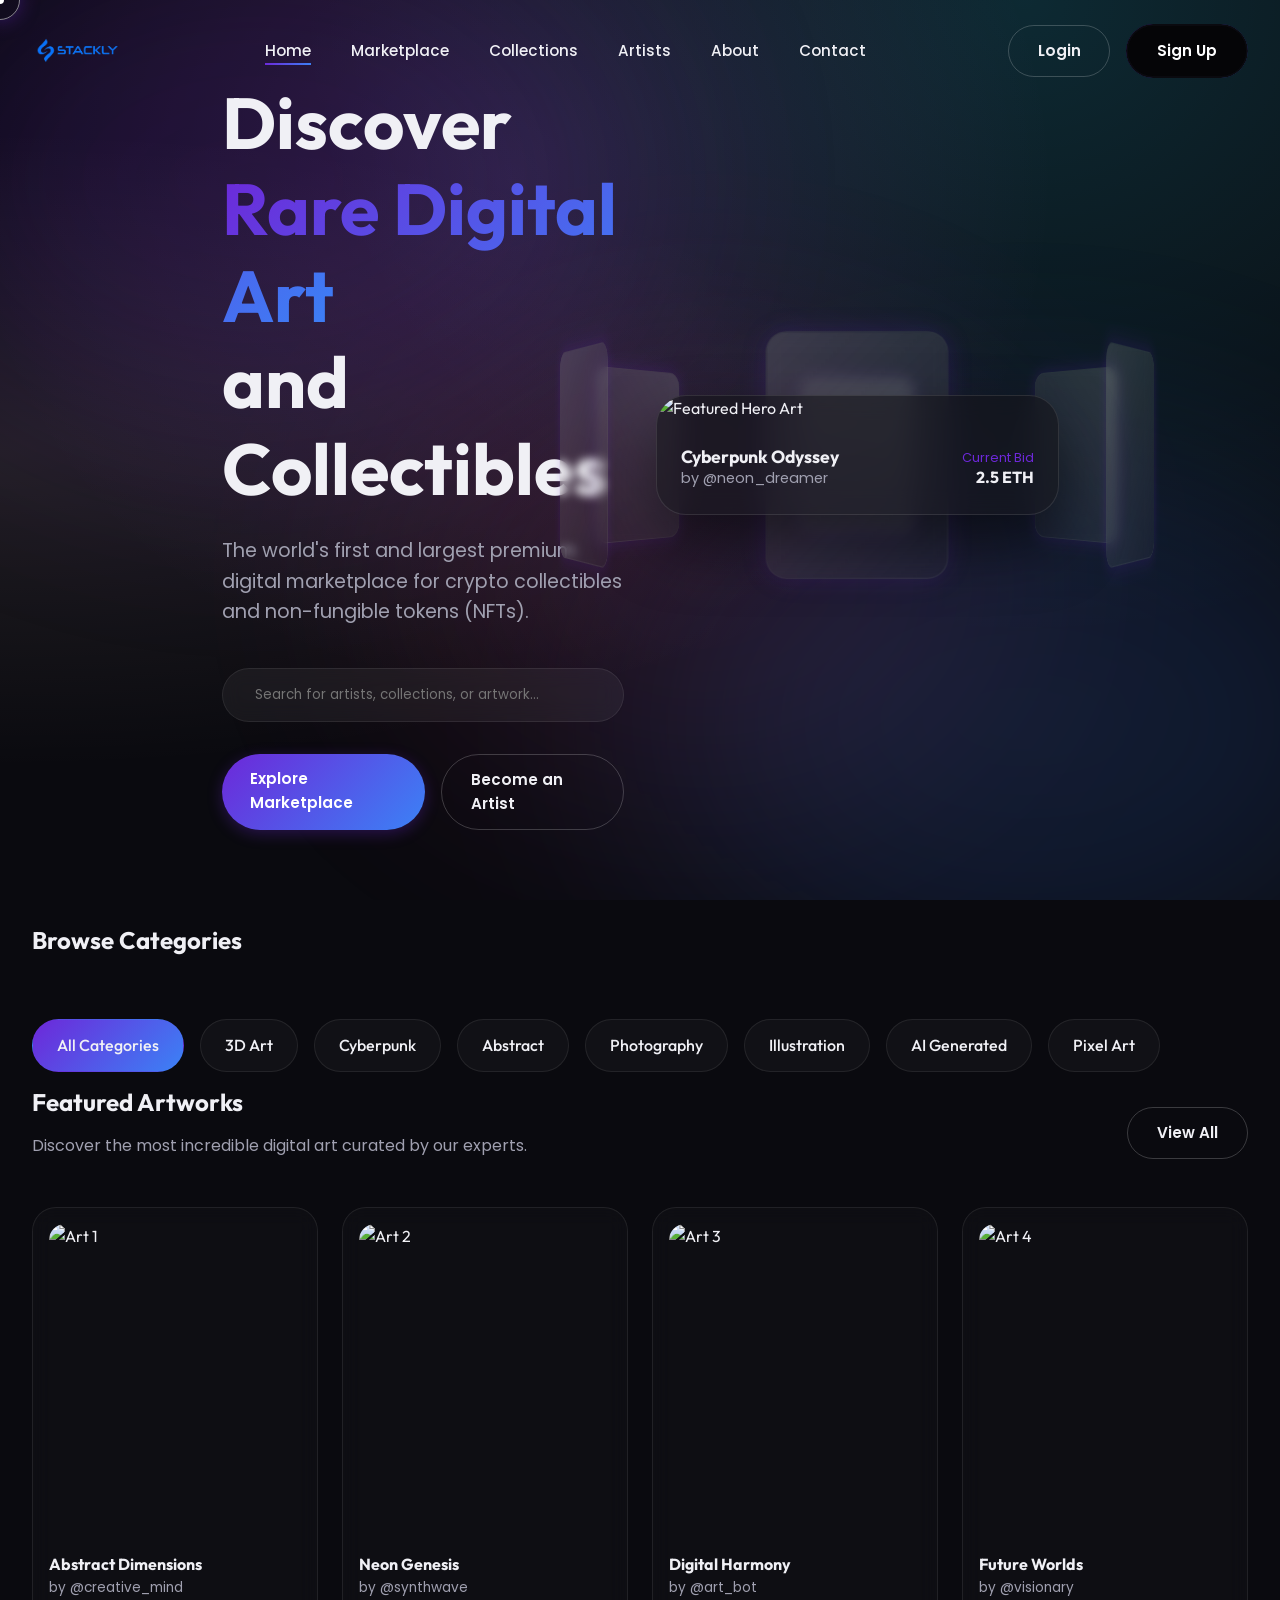
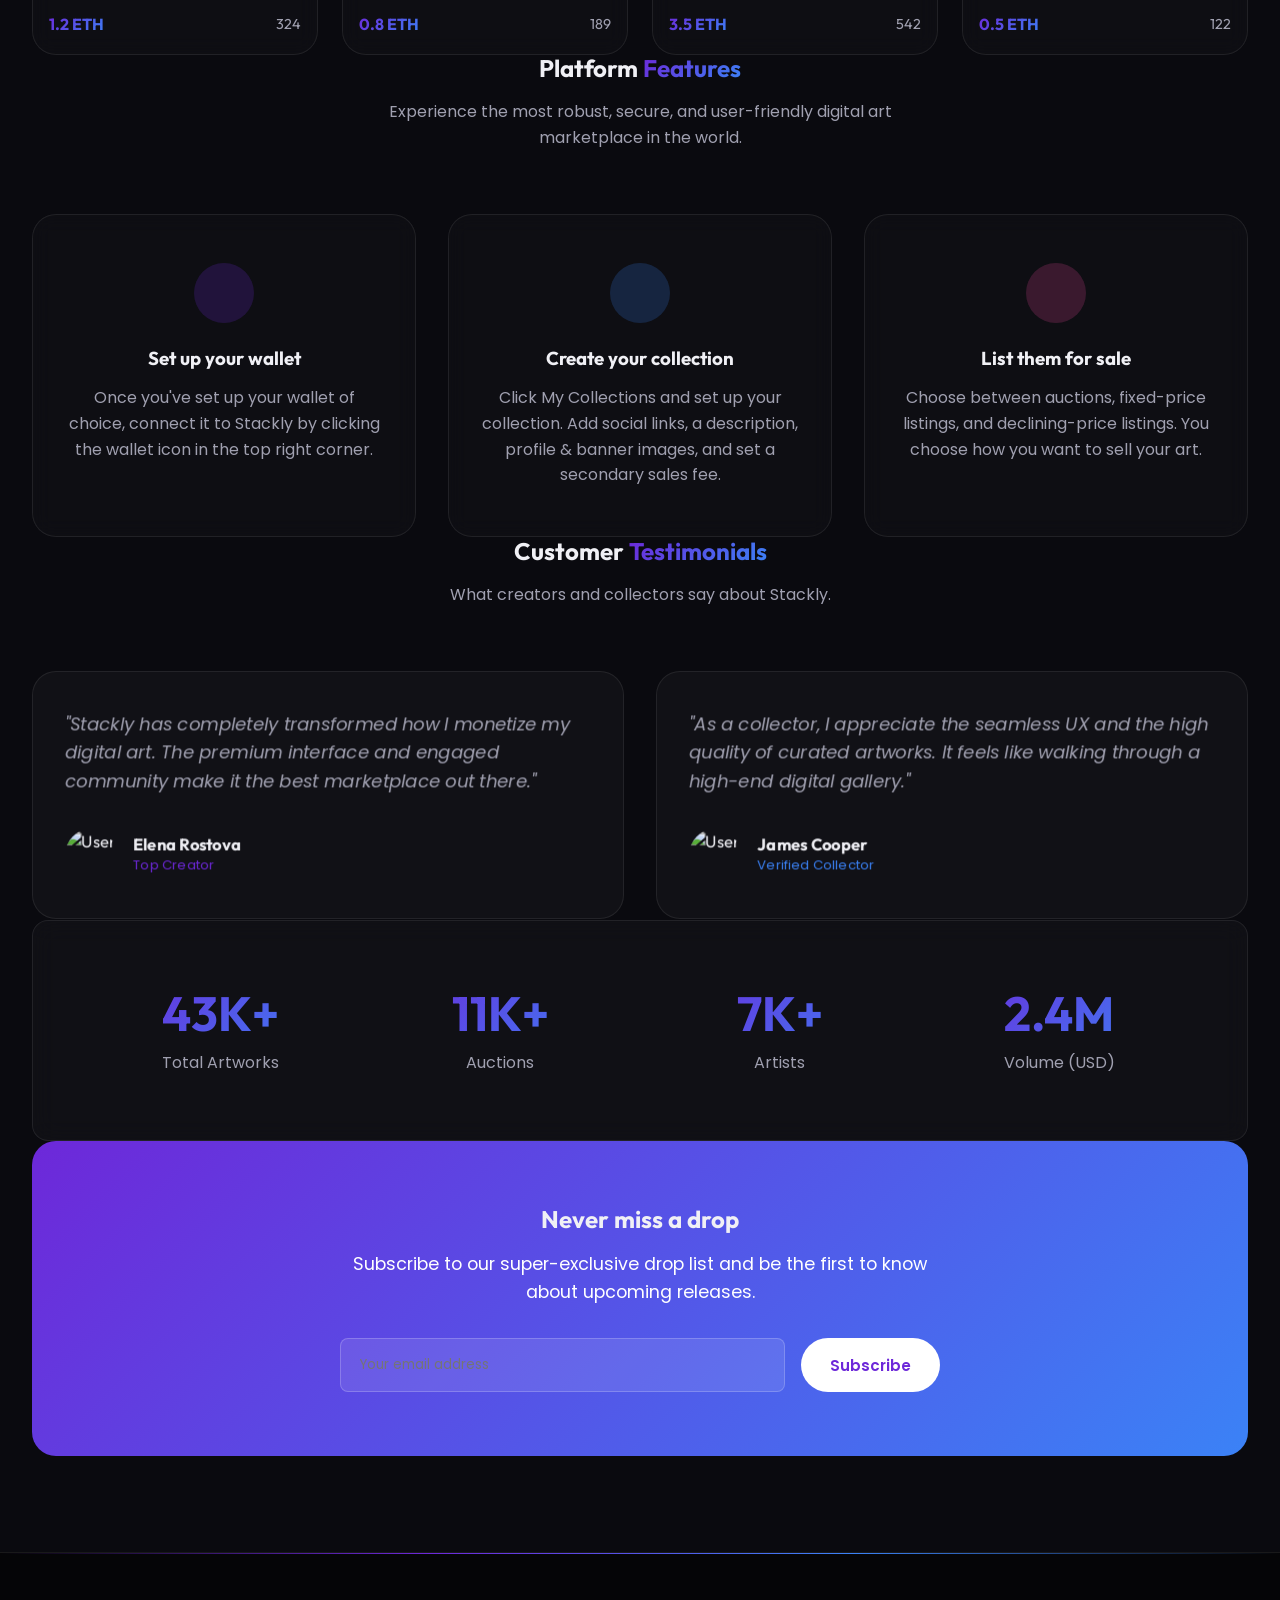
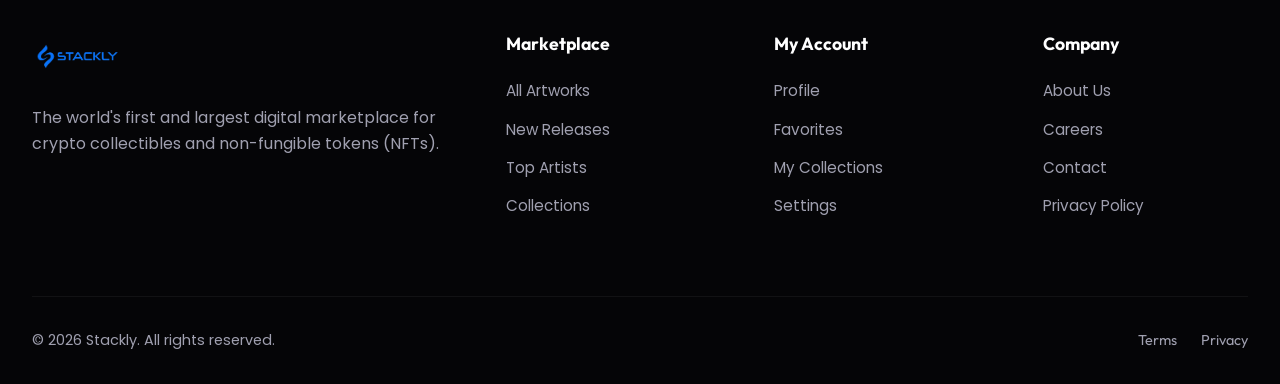
==== index.html @ 0092f546 "Add files via upload" ====
<!DOCTYPE html>
<html lang="en">
<head>
    <meta charset="UTF-8">
    <meta name="viewport" content="width=device-width, initial-scale=1.0">
    <title>Stackly | Premium Digital Art Marketplace</title>
    <link rel="stylesheet" href="css/styles.css">
    <link rel="stylesheet" href="https://unicons.iconscout.com/release/v4.0.0/css/line.css">
    <style>
        .hero { min-height: 100vh; display: flex; align-items: center; position: relative; padding-top: 80px; }
        .hero-content { flex: 1; padding-right: 2rem; z-index: 2; }
        .hero h1 { font-size: 4.5rem; margin-bottom: 1.5rem; }
        .hero p { font-size: 1.2rem; max-width: 500px; margin-bottom: 2.5rem; }
        .search-bar { display: flex; background: rgba(255,255,255,0.05); border: 1px solid var(--glass-border); border-radius: var(--radius-full); padding: 0.5rem; margin-bottom: 2rem; max-width: 450px; backdrop-filter: blur(10px); }
        .search-bar input { flex: 1; background: transparent; border: none; color: white; padding: 0.5rem 1rem; font-family: var(--font-secondary); outline: none; }
        .hero-artwork { flex: 1; position: relative; z-index: 2; }
        .hero-artwork-card { width: 100%; max-width: 500px; margin: 0 auto; border-radius: 30px; overflow: hidden; border: 1px solid rgba(255,255,255,0.1); box-shadow: 0 30px 60px rgba(0,0,0,0.5); animation: floatCard 6s ease-in-out infinite; }
        @keyframes floatCard { 0% { transform: translateY(0); } 50% { transform: translateY(-10px); } 100% { transform: translateY(0); } }
        .hero-artwork-card img { width: 100%; display: block; }

        .stats-grid { display: grid; grid-template-columns: repeat(4, 1fr); gap: 2rem; text-align: center; }
        .stat-item h3 { font-size: 3rem; margin-bottom: 0.5rem; }
        
        .section-header { display: flex; justify-content: space-between; align-items: flex-end; margin-bottom: 3rem; }
        
        .category-scroll { display: flex; gap: 1rem; overflow-x: auto; padding-bottom: 1rem; scrollbar-width: none; }
        .category-pill { padding: 0.8rem 1.5rem; border-radius: var(--radius-full); background: var(--bg-card); border: 1px solid var(--glass-border); white-space: nowrap; font-weight: 500; cursor: pointer; transition: var(--transition-fast); }
        .category-pill:hover, .category-pill.active { background: var(--gradient-primary); border-color: transparent; }
    </style>
</head>
<body>
    <div id="loader"><div class="loader-logo"><img src="lo.webp" alt="Stackly"></div><div class="loader-bar"></div></div>

    <div class="aurora-bg"><div class="glow-3"></div></div>

    <header>
        <div class="container nav-container">
            <a href="index.html" class="logo"><img src="lo.webp" alt="Stackly Logo"></a>
            <ul class="nav-links">
                <li><a href="index.html" class="active">Home</a></li>
                <li><a href="marketplace.html">Marketplace</a></li>
                <li><a href="collections.html">Collections</a></li>
                <li><a href="artists.html">Artists</a></li>
                <li><a href="about.html">About</a></li>
                <li><a href="contact.html">Contact</a></li>
            </ul>
            <div class="nav-actions">
                <a href="login.html" class="btn btn-outline magnetic-btn">Login</a>
                <a href="signup.html" class="btn btn-gradient-border magnetic-btn"><span>Sign Up</span></a>
            </div>
        </div>
    </header>

    <!-- Hero Section -->
    <section class="hero">
        <div class="container" style="display: flex; align-items: center;">
            <div class="hero-content reveal">
                <h1>Discover <br><span class="text-gradient">Rare Digital Art</span> <br>and Collectibles</h1>
                <p>The world's first and largest premium digital marketplace for crypto collectibles and non-fungible tokens (NFTs).</p>
                
                <div class="search-bar">
                    <i class="uil uil-search" style="font-size: 1.2rem; color: var(--text-muted); margin-left: 0.5rem; align-self: center;"></i>
                    <input type="text" placeholder="Search for artists, collections, or artwork...">
                </div>

                <div style="display: flex; gap: 1rem;">
                    <a href="marketplace.html" class="btn btn-primary magnetic-btn">Explore Marketplace</a>
                    <a href="artists.html" class="btn btn-outline magnetic-btn">Become an Artist</a>
                </div>
            </div>
            <div class="hero-artwork reveal" style="transition-delay: 0.2s; position: relative;">
                
                <!-- 3D Floating Ring -->
                <div class="ring-container">
                    <div class="ring">
                        <div class="ring-card"></div>
                        <div class="ring-card"></div>
                        <div class="ring-card"></div>
                        <div class="ring-card"></div>
                        <div class="ring-card"></div>
                        <div class="ring-card"></div>
                    </div>
                </div>

                <div class="hero-artwork-card glass-panel tilt-card" style="position: relative; z-index: 2;">
                    <div class="tilt-card-inner">
                        <img src="https://images.unsplash.com/photo-1618005182384-a83a8bd57fbe?q=80&w=1000&auto=format&fit=crop" alt="Featured Hero Art">
                        <div style="padding: 1.5rem; display: flex; justify-content: space-between; align-items: center;">
                            <div>
                                <h4 style="margin: 0; font-size: 1.1rem;">Cyberpunk Odyssey</h4>
                                <p style="margin: 0; font-size: 0.9rem;">by @neon_dreamer</p>
                            </div>
                            <div style="text-align: right;">
                                <p style="margin: 0; font-size: 0.8rem; color: var(--accent-1);">Current Bid</p>
                                <h4 style="margin: 0;">2.5 ETH</h4>
                            </div>
                        </div>
                    </div>
                </div>
            </div>
        </div>
    </section>

    <!-- Browse Categories -->
    <section class="container reveal">
        <div class="section-header">
            <h2>Browse Categories</h2>
        </div>
        <div class="category-scroll">
            <div class="category-pill active">All Categories</div>
            <div class="category-pill">3D Art</div>
            <div class="category-pill">Cyberpunk</div>
            <div class="category-pill">Abstract</div>
            <div class="category-pill">Photography</div>
            <div class="category-pill">Illustration</div>
            <div class="category-pill">AI Generated</div>
            <div class="category-pill">Pixel Art</div>
        </div>
    </section>

    <!-- Featured Digital Art -->
    <section class="container reveal">
        <div class="section-header">
            <div>
                <h2>Featured Artworks</h2>
                <p>Discover the most incredible digital art curated by our experts.</p>
            </div>
            <a href="marketplace.html" class="btn btn-outline magnetic-btn">View All <i class="uil uil-arrow-right"></i></a>
        </div>

        <div class="grid-4 reveal stagger-1">
            <div class="card tilt-card">
                <div class="tilt-card-inner">
                    <div class="card-img-wrapper">
                        <img src="https://images.unsplash.com/photo-1634986666676-ec8fd927c23d?q=80&w=600&auto=format&fit=crop" class="card-img" alt="Art 1">
                        <div class="card-overlay"><a href="marketplace.html" class="btn btn-primary" style="width: 100%;"><i class="uil uil-eye"></i> Quick View</a></div>
                    </div>
                    <div style="margin-top: 1rem;">
                        <h4 style="margin-bottom: 0.2rem;">Abstract Dimensions</h4>
                        <p style="font-size: 0.85rem; margin-bottom: 0.8rem;">by @creative_mind</p>
                        <div style="display: flex; justify-content: space-between; align-items: center;">
                            <span class="text-gradient" style="font-weight: 700;">1.2 ETH</span>
                            <span style="color: var(--text-muted); font-size: 0.9rem;"><i class="uil uil-heart"></i> 324</span>
                        </div>
                    </div>
                </div>
            </div>
            
            <div class="card tilt-card">
                <div class="tilt-card-inner">
                    <div class="card-img-wrapper">
                        <img src="https://images.unsplash.com/photo-1614850523459-c2f4c699c52e?q=80&w=600&auto=format&fit=crop" class="card-img" alt="Art 2">
                        <div class="card-overlay"><a href="marketplace.html" class="btn btn-primary" style="width: 100%;"><i class="uil uil-eye"></i> Quick View</a></div>
                    </div>
                    <div style="margin-top: 1rem;">
                        <h4 style="margin-bottom: 0.2rem;">Neon Genesis</h4>
                        <p style="font-size: 0.85rem; margin-bottom: 0.8rem;">by @synthwave</p>
                        <div style="display: flex; justify-content: space-between; align-items: center;">
                            <span class="text-gradient" style="font-weight: 700;">0.8 ETH</span>
                            <span style="color: var(--text-muted); font-size: 0.9rem;"><i class="uil uil-heart"></i> 189</span>
                        </div>
                    </div>
                </div>
            </div>

            <div class="card tilt-card">
                <div class="tilt-card-inner">
                    <div class="card-img-wrapper">
                        <img src="https://images.unsplash.com/photo-1550684848-fac1c5b4e853?q=80&w=600&auto=format&fit=crop" class="card-img" alt="Art 3">
                        <div class="card-overlay"><a href="marketplace.html" class="btn btn-primary" style="width: 100%;"><i class="uil uil-eye"></i> Quick View</a></div>
                    </div>
                    <div style="margin-top: 1rem;">
                        <h4 style="margin-bottom: 0.2rem;">Digital Harmony</h4>
                        <p style="font-size: 0.85rem; margin-bottom: 0.8rem;">by @art_bot</p>
                        <div style="display: flex; justify-content: space-between; align-items: center;">
                            <span class="text-gradient" style="font-weight: 700;">3.5 ETH</span>
                            <span style="color: var(--text-muted); font-size: 0.9rem;"><i class="uil uil-heart"></i> 542</span>
                        </div>
                    </div>
                </div>
            </div>

            <div class="card tilt-card">
                <div class="tilt-card-inner">
                    <div class="card-img-wrapper">
                        <img src="https://images.unsplash.com/photo-1618172193763-c511deb635ca?q=80&w=600&auto=format&fit=crop" class="card-img" alt="Art 4">
                        <div class="card-overlay"><a href="marketplace.html" class="btn btn-primary" style="width: 100%;"><i class="uil uil-eye"></i> Quick View</a></div>
                    </div>
                    <div style="margin-top: 1rem;">
                        <h4 style="margin-bottom: 0.2rem;">Future Worlds</h4>
                        <p style="font-size: 0.85rem; margin-bottom: 0.8rem;">by @visionary</p>
                        <div style="display: flex; justify-content: space-between; align-items: center;">
                            <span class="text-gradient" style="font-weight: 700;">0.5 ETH</span>
                            <span style="color: var(--text-muted); font-size: 0.9rem;"><i class="uil uil-heart"></i> 122</span>
                        </div>
                    </div>
                </div>
            </div>
        </div>
    </section>

    <!-- Platform Features -->
    <section class="container reveal">
        <div style="text-align: center; margin-bottom: 4rem;">
            <h2>Platform <span class="text-gradient">Features</span></h2>
            <p style="max-width: 600px; margin: 0 auto;">Experience the most robust, secure, and user-friendly digital art marketplace in the world.</p>
        </div>
        <div class="grid-3 reveal stagger-2">
            <div class="card tilt-card" style="text-align: center; padding: 3rem 2rem;">
                <div class="tilt-card-inner">
                    <div style="width: 60px; height: 60px; background: rgba(109, 40, 217, 0.2); border-radius: 50%; display: flex; align-items: center; justify-content: center; margin: 0 auto 1.5rem; color: var(--accent-1); font-size: 1.5rem;">
                        <i class="uil uil-wallet"></i>
                    </div>
                    <h3>Set up your wallet</h3>
                    <p>Once you've set up your wallet of choice, connect it to Stackly by clicking the wallet icon in the top right corner.</p>
                </div>
            </div>
            <div class="card tilt-card" style="text-align: center; padding: 3rem 2rem;">
                <div class="tilt-card-inner">
                    <div style="width: 60px; height: 60px; background: rgba(59, 130, 246, 0.2); border-radius: 50%; display: flex; align-items: center; justify-content: center; margin: 0 auto 1.5rem; color: var(--accent-2); font-size: 1.5rem;">
                        <i class="uil uil-apps"></i>
                    </div>
                    <h3>Create your collection</h3>
                    <p>Click My Collections and set up your collection. Add social links, a description, profile & banner images, and set a secondary sales fee.</p>
                </div>
            </div>
            <div class="card tilt-card" style="text-align: center; padding: 3rem 2rem;">
                <div class="tilt-card-inner">
                    <div style="width: 60px; height: 60px; background: rgba(236, 72, 153, 0.2); border-radius: 50%; display: flex; align-items: center; justify-content: center; margin: 0 auto 1.5rem; color: var(--accent-3); font-size: 1.5rem;">
                        <i class="uil uil-tag-alt"></i>
                    </div>
                    <h3>List them for sale</h3>
                    <p>Choose between auctions, fixed-price listings, and declining-price listings. You choose how you want to sell your art.</p>
                </div>
            </div>
        </div>
    </section>

    <!-- Testimonials -->
    <section class="container reveal">
        <div style="text-align: center; margin-bottom: 4rem;">
            <h2>Customer <span class="text-gradient">Testimonials</span></h2>
            <p>What creators and collectors say about Stackly.</p>
        </div>
        <div class="grid-2 reveal stagger-1">
            <div class="testimonial-card tilt-card">
                <div class="tilt-card-inner">
                    <p style="font-size: 1.1rem; font-style: italic; margin-bottom: 2rem;">"Stackly has completely transformed how I monetize my digital art. The premium interface and engaged community make it the best marketplace out there."</p>
                    <div style="display: flex; align-items: center; gap: 1rem;">
                        <img src="https://images.unsplash.com/photo-1534528741775-53994a69daeb?q=80&w=100&auto=format&fit=crop" style="width: 50px; height: 50px; border-radius: 50%;" alt="User">
                        <div>
                            <h4 style="margin: 0; font-size: 1rem;">Elena Rostova</h4>
                            <p style="margin: 0; font-size: 0.8rem; color: var(--accent-1);">Top Creator</p>
                        </div>
                    </div>
                </div>
            </div>
            <div class="testimonial-card tilt-card">
                <div class="tilt-card-inner">
                    <p style="font-size: 1.1rem; font-style: italic; margin-bottom: 2rem;">"As a collector, I appreciate the seamless UX and the high quality of curated artworks. It feels like walking through a high-end digital gallery."</p>
                    <div style="display: flex; align-items: center; gap: 1rem;">
                        <img src="https://images.unsplash.com/photo-1507003211169-0a1dd7228f2d?q=80&w=100&auto=format&fit=crop" style="width: 50px; height: 50px; border-radius: 50%;" alt="User">
                        <div>
                            <h4 style="margin: 0; font-size: 1rem;">James Cooper</h4>
                            <p style="margin: 0; font-size: 0.8rem; color: var(--accent-2);">Verified Collector</p>
                        </div>
                    </div>
                </div>
            </div>
        </div>
    </section>

    <!-- Statistics -->
    <section class="container reveal">
        <div class="glass-panel" style="padding: 4rem;">
            <div class="stats-grid">
                <div class="stat-item">
                    <h3 class="text-gradient"><span class="counter" data-target="45">0</span>K+</h3>
                    <p>Total Artworks</p>
                </div>
                <div class="stat-item">
                    <h3 class="text-gradient"><span class="counter" data-target="12">0</span>K+</h3>
                    <p>Auctions</p>
                </div>
                <div class="stat-item">
                    <h3 class="text-gradient"><span class="counter" data-target="8">0</span>K+</h3>
                    <p>Artists</p>
                </div>
                <div class="stat-item">
                    <h3 class="text-gradient"><span class="counter" data-target="2.5">0</span>M</h3>
                    <p>Volume (USD)</p>
                </div>
            </div>
        </div>
    </section>

    <!-- Newsletter -->
    <section class="container reveal">
        <div style="background: var(--gradient-primary); padding: 4rem; border-radius: var(--radius-lg); text-align: center; position: relative; overflow: hidden;">
            <div style="position: relative; z-index: 1; max-width: 600px; margin: 0 auto;">
                <h2 style="margin-bottom: 1rem;">Never miss a drop</h2>
                <p style="color: white; font-size: 1.1rem; margin-bottom: 2rem;">Subscribe to our super-exclusive drop list and be the first to know about upcoming releases.</p>
                <form style="display: flex; gap: 1rem;">
                    <input type="email" class="form-input" placeholder="Your email address" style="flex: 1; background: rgba(255,255,255,0.1); border-color: rgba(255,255,255,0.2); color: white;" required>
                    <button type="submit" class="btn magnetic-btn" style="background: white; color: var(--accent-1);">Subscribe</button>
                </form>
            </div>
        </div>
    </section>

    <!-- Premium Footer -->
    <footer>
        <div class="container">
            <div class="footer-grid">
                <div class="footer-col">
                    <a href="index.html" class="logo" style="margin-bottom: 1.5rem;">
                        <img src="lo.webp" alt="Stackly Logo">
                    </a>
                    <p style="margin-bottom: 1.5rem;">The world's first and largest digital marketplace for crypto collectibles and non-fungible tokens (NFTs).</p>
                    <div style="display: flex; gap: 1rem; font-size: 1.5rem;">
                        <a href="404.html" style="color: var(--text-muted);"><i class="uil uil-twitter"></i></a>
                        <a href="404.html" style="color: var(--text-muted);"><i class="uil uil-discord"></i></a>
                        <a href="404.html" style="color: var(--text-muted);"><i class="uil uil-instagram"></i></a>
                    </div>
                </div>
                <div class="footer-col">
                    <h4>Marketplace</h4>
                    <ul class="footer-links">
                        <li><a href="#">All Artworks</a></li>
                        <li><a href="#">New Releases</a></li>
                        <li><a href="#">Top Artists</a></li>
                        <li><a href="#">Collections</a></li>
                    </ul>
                </div>
                <div class="footer-col">
                    <h4>My Account</h4>
                    <ul class="footer-links">
                        <li><a href="login.html">Profile</a></li>
                        <li><a href="#">Favorites</a></li>
                        <li><a href="#">My Collections</a></li>
                        <li><a href="#">Settings</a></li>
                    </ul>
                </div>
                <div class="footer-col">
                    <h4>Company</h4>
                    <ul class="footer-links">
                        <li><a href="about.html">About Us</a></li>
                        <li><a href="#">Careers</a></li>
                        <li><a href="contact.html">Contact</a></li>
                        <li><a href="#">Privacy Policy</a></li>
                    </ul>
                </div>
            </div>
            <div class="footer-bottom">
                <p>&copy; 2026 Stackly. All rights reserved.</p>
                <div style="display: flex; gap: 1.5rem;">
                    <a href="#">Terms</a>
                    <a href="#">Privacy</a>
                </div>
            </div>
        </div>
    </footer>

    <script src="js/main.js"></script>
</body>
</html>
---- css/styles.css ----
@import url('https://fonts.googleapis.com/css2?family=Outfit:wght@300;400;500;600;700;800&family=Poppins:wght@300;400;500;600;700&display=swap');

:root {
  /* Colors */
  --bg-dark: #0a0a0f;
  --bg-darker: #050507;
  --bg-card: rgba(255, 255, 255, 0.03);
  --text-main: #f0f0f5;
  --text-muted: #a0a0b0;
  --accent-1: #6d28d9;
  --accent-2: #3b82f6;
  --accent-3: #ec4899;
  
  /* Gradients */
  --gradient-primary: linear-gradient(135deg, var(--accent-1), var(--accent-2));
  --gradient-glow: linear-gradient(135deg, rgba(109, 40, 217, 0.5), rgba(59, 130, 246, 0.5));
  --gradient-mesh: radial-gradient(at 40% 20%, hsla(280,100%,74%,0.15) 0px, transparent 50%),
                   radial-gradient(at 80% 0%, hsla(189,100%,56%,0.15) 0px, transparent 50%),
                   radial-gradient(at 0% 50%, hsla(355,100%,93%,0.1) 0px, transparent 50%);
  
  /* Glassmorphism */
  --glass-bg: rgba(20, 20, 25, 0.6);
  --glass-border: rgba(255, 255, 255, 0.08);
  --glass-blur: blur(12px);
  
  /* Typography */
  --font-primary: 'Outfit', sans-serif;
  --font-secondary: 'Poppins', sans-serif;
  
  /* Spacing & Layout */
  --container-width: 1280px;
  --spacing-sm: 0.5rem;
  --spacing-md: 1rem;
  --spacing-lg: 2rem;
  --spacing-xl: 4rem;
  
  /* Border Radius */
  --radius-sm: 8px;
  --radius-md: 16px;
  --radius-lg: 24px;
  --radius-full: 9999px;
  
  /* Transitions */
  --transition-fast: 0.2s ease;
  --transition-normal: 0.3s cubic-bezier(0.4, 0, 0.2, 1);
  --transition-slow: 0.6s cubic-bezier(0.4, 0, 0.2, 1);
}

* { margin: 0; padding: 0; box-sizing: border-box; }

body {
  background-color: var(--bg-dark);
  color: var(--text-main);
  font-family: var(--font-primary);
  line-height: 1.6;
  overflow-x: hidden;
  background-image: var(--gradient-mesh);
  background-attachment: fixed;
  cursor: none; /* Hide default cursor for custom cursor */
  transition: opacity 0.5s cubic-bezier(0.4, 0, 0.2, 1), transform 0.5s cubic-bezier(0.4, 0, 0.2, 1);
}
body.page-transitioning {
  opacity: 0;
  transform: translateY(20px);
}

/* Custom Cursor Glow */
.cursor-dot, .cursor-outline {
  position: fixed;
  top: 0; left: 0;
  transform: translate(-50%, -50%);
  border-radius: 50%;
  z-index: 9999;
  pointer-events: none;
}
.cursor-dot {
  width: 8px; height: 8px;
  background: white;
}
.cursor-outline {
  width: 40px; height: 40px;
  border: 1px solid rgba(255,255,255,0.5);
  transition: width 0.2s, height 0.2s, background 0.2s;
  box-shadow: 0 0 20px rgba(109, 40, 217, 0.4);
}
.cursor-outline.hovering {
  width: 60px; height: 60px;
  background: rgba(255,255,255,0.1);
  border-color: transparent;
}

/* Aurora Background */
.aurora-bg {
  position: fixed; top: 0; left: 0; width: 100vw; height: 100vh;
  z-index: -1; overflow: hidden; pointer-events: none;
}
.aurora-bg::before, .aurora-bg::after {
  content: ''; position: absolute; width: 60vw; height: 60vh;
  border-radius: 50%; filter: blur(120px); opacity: 0.15;
  animation: float 20s infinite alternate cubic-bezier(0.4, 0, 0.2, 1);
}
.aurora-bg::before { background: var(--accent-1); top: -10%; left: -10%; }
.aurora-bg::after { background: var(--accent-2); bottom: -10%; right: -10%; animation-delay: -5s; }
.glow-3 {
  position: absolute; width: 50vw; height: 50vh; background: var(--accent-3);
  border-radius: 50%; filter: blur(120px); opacity: 0.1; top: 40%; left: 30%;
  animation: float 25s infinite alternate-reverse;
}

/* Layout */
.container { max-width: var(--container-width); margin: 0 auto; padding: 0 var(--spacing-lg); }
section { padding: 6rem 0; position: relative; }

/* Typography */
h1, h2, h3, h4, h5, h6 { font-family: var(--font-primary); font-weight: 700; line-height: 1.2; margin-bottom: var(--spacing-md); }
.text-gradient { background: var(--gradient-primary); -webkit-background-clip: text; -webkit-text-fill-color: transparent; background-clip: text; }
p { font-family: var(--font-secondary); color: var(--text-muted); }
a { color: inherit; text-decoration: none; transition: var(--transition-fast); }

/* Glassmorphism */
.glass-panel { background: var(--glass-bg); backdrop-filter: var(--glass-blur); -webkit-backdrop-filter: var(--glass-blur); border: 1px solid var(--glass-border); border-radius: var(--radius-md); }

/* Logo */
.logo { display: inline-flex; align-items: center; gap: 0.8rem; font-size: 1.5rem; font-weight: 800; }
.logo img { height: 48px; width: auto; object-fit: contain; }

/* Header */
header { position: fixed; top: 0; left: 0; width: 100%; z-index: 1000; transition: padding 0.3s, background 0.3s; padding: 1.5rem 0; }
header.scrolled { background: var(--glass-bg); backdrop-filter: blur(20px); -webkit-backdrop-filter: blur(20px); border-bottom: 1px solid var(--glass-border); padding: 0.8rem 0; box-shadow: 0 10px 30px rgba(0,0,0,0.2); }
.nav-container { display: flex; justify-content: space-between; align-items: center; }
.nav-links { display: flex; gap: 2.5rem; list-style: none; }
.nav-links a { font-family: var(--font-secondary); font-weight: 500; font-size: 0.95rem; position: relative; padding-bottom: 4px; }
.nav-links a::after { content: ''; position: absolute; bottom: 0; left: 0; width: 0%; height: 2px; background: var(--gradient-primary); transition: var(--transition-normal); }
.nav-links a:hover::after, .nav-links a.active::after { width: 100%; }
.nav-actions { display: flex; gap: 1rem; align-items: center; }

/* Buttons */
.btn {
  display: inline-flex; align-items: center; justify-content: center;
  padding: 0.8rem 1.8rem; border-radius: var(--radius-full);
  font-family: var(--font-secondary); font-weight: 600; font-size: 0.95rem;
  cursor: none; transition: var(--transition-normal); border: none; outline: none; gap: 0.5rem;
  position: relative; overflow: hidden;
}
.btn-primary { background: var(--gradient-primary); color: white; box-shadow: 0 4px 15px rgba(109, 40, 217, 0.3); }
.btn-primary::before { content: ''; position: absolute; top: 0; left: 0; width: 100%; height: 100%; background: linear-gradient(135deg, rgba(255,255,255,0.3), transparent); opacity: 0; transition: var(--transition-normal); }
.btn-primary:hover::before { opacity: 1; }
.btn-primary:hover { transform: translateY(-3px); box-shadow: 0 15px 25px var(--gradient-glow); }
.btn-outline { background: transparent; color: var(--text-main); border: 1px solid rgba(255,255,255,0.2); }
.btn-outline:hover { background: rgba(255,255,255,0.05); border-color: white; transform: translateY(-3px); }

/* Gradient Border Button */
.btn-gradient-border {
  background: var(--bg-dark); color: white;
  position: relative; padding: 2px; border-radius: var(--radius-full);
}
.btn-gradient-border span {
  display: block; background: var(--bg-darker); padding: 0.8rem 1.8rem; border-radius: var(--radius-full); transition: var(--transition-fast);
}
.btn-gradient-border::before {
  content: ''; position: absolute; top: 0; left: 0; width: 100%; height: 100%;
  background: var(--gradient-primary); border-radius: var(--radius-full); z-index: -1;
  transition: opacity 0.3s;
}
.btn-gradient-border:hover span { background: transparent; }

/* Ripple Effect */
.ripple {
  position: absolute; border-radius: 50%; transform: scale(0);
  animation: ripple-anim 0.6s linear; background: rgba(255, 255, 255, 0.4);
}
@keyframes ripple-anim { to { transform: scale(4); opacity: 0; } }

/* Magnetic Button Wrapper */
.magnetic-btn { display: inline-block; }

/* 3D Tilt Card */
.tilt-card {
  transform-style: preserve-3d;
  transform: perspective(1000px);
}
.tilt-card-inner {
  transform: translateZ(30px);
}

/* Cards */
.card {
  background: rgba(255,255,255,0.02); border: 1px solid var(--glass-border);
  border-radius: var(--radius-lg); padding: 1rem; position: relative; overflow: hidden;
  transition: border-color 0.4s, background 0.4s;
  backdrop-filter: blur(10px); -webkit-backdrop-filter: blur(10px);
}
.card:hover { border-color: rgba(255,255,255,0.2); background: rgba(255,255,255,0.04); }
.card-img-wrapper { border-radius: var(--radius-md); overflow: hidden; position: relative; aspect-ratio: 4/5; }
.card-img { width: 100%; height: 100%; object-fit: cover; transition: transform 0.6s cubic-bezier(0.4, 0, 0.2, 1); }
.card:hover .card-img { transform: scale(1.08); }
.card-overlay {
  position: absolute; top: 0; left: 0; width: 100%; height: 100%;
  background: linear-gradient(to top, rgba(0,0,0,0.9), transparent);
  opacity: 0; transition: var(--transition-normal); display: flex;
  flex-direction: column; justify-content: flex-end; padding: 1.5rem;
}
.card:hover .card-overlay { opacity: 1; }

/* Animations */
@keyframes float { 0% { transform: translate(0, 0) scale(1); } 100% { transform: translate(5%, 5%) scale(1.1); } }
.reveal { opacity: 0; transform: translateY(40px); transition: opacity 0.8s cubic-bezier(0.5, 0, 0, 1), transform 0.8s cubic-bezier(0.5, 0, 0, 1); }
.reveal.active { opacity: 1; transform: translateY(0); }
.stagger-1 { transition-delay: 0.1s; } .stagger-2 { transition-delay: 0.2s; } .stagger-3 { transition-delay: 0.3s; } .stagger-4 { transition-delay: 0.4s; }

/* Glow Cards Mouse Tracking */
.glow-card { position: relative; }
.glow-card::before {
  content: "";
  position: absolute;
  top: 0; left: 0; width: 100%; height: 100%;
  background: radial-gradient(
    600px circle at var(--mouse-x, 50%) var(--mouse-y, 50%),
    rgba(255, 255, 255, 0.08),
    transparent 40%
  );
  z-index: 3;
  pointer-events: none;
  opacity: 0;
  transition: opacity 0.5s;
}
.glow-card:hover::before { opacity: 1; }

/* Dashboard Tabs */
.tab-content { display: none; animation: fadeIn 0.4s ease; }
.tab-content.active-tab { display: block; }
@keyframes fadeIn { from { opacity: 0; transform: translateY(10px); } to { opacity: 1; transform: translateY(0); } }

/* Section Spacing */
section { padding: 8rem 0; }
.hero { padding: 10rem 0 6rem; }

/* 3D Pure CSS Animation Element (Ring of Cards) */
.ring-container {
    perspective: 1200px; width: 100%; height: 100%;
    position: absolute; top: 0; left: 0; z-index: 0;
    display: flex; justify-content: center; align-items: center;
    pointer-events: none;
}
.ring {
    width: 200px; height: 200px; position: relative;
    transform-style: preserve-3d; animation: rotateRing 25s infinite linear;
}
.ring-card {
    position: absolute; width: 140px; height: 190px;
    top: 50%; left: 50%; margin-top: -95px; margin-left: -70px;
    background: rgba(255,255,255,0.03); border: 1px solid var(--glass-border);
    border-radius: var(--radius-md); backdrop-filter: blur(5px);
    box-shadow: 0 0 20px rgba(109, 40, 217, 0.2);
    overflow: hidden;
}
.ring-card::after {
    content: ''; position: absolute; inset: 0;
    background: linear-gradient(135deg, rgba(255,255,255,0.1), transparent);
}
.ring-card:nth-child(1) { transform: rotateY(0deg) translateZ(280px); }
.ring-card:nth-child(2) { transform: rotateY(60deg) translateZ(280px); }
.ring-card:nth-child(3) { transform: rotateY(120deg) translateZ(280px); }
.ring-card:nth-child(4) { transform: rotateY(180deg) translateZ(280px); }
.ring-card:nth-child(5) { transform: rotateY(240deg) translateZ(280px); }
.ring-card:nth-child(6) { transform: rotateY(300deg) translateZ(280px); }

@keyframes rotateRing {
    0% { transform: rotateX(-15deg) rotateY(0deg); }
    100% { transform: rotateX(-15deg) rotateY(360deg); }
}

/* Loading Screen */
#loader { position: fixed; top: 0; left: 0; width: 100vw; height: 100vh; background: var(--bg-darker); z-index: 99999; display: flex; flex-direction: column; justify-content: center; align-items: center; transition: opacity 0.6s cubic-bezier(0.4, 0, 0.2, 1); }
.loader-logo { margin-bottom: 2rem; animation: pulse 2s infinite alternate; }
.loader-logo img { height: 60px; width: auto; }
.loader-bar { width: 200px; height: 2px; background: rgba(255,255,255,0.1); position: relative; overflow: hidden; border-radius: 2px; }
.loader-bar::after { content: ''; position: absolute; top: 0; left: 0; height: 100%; width: 0%; background: var(--gradient-primary); animation: load 1.5s ease-in-out infinite; }
@keyframes pulse { 0% { transform: scale(1); opacity: 0.8; } 100% { transform: scale(1.05); opacity: 1; } }
@keyframes load { 0% { width: 0%; left: 0; } 50% { width: 100%; left: 0; } 100% { width: 100%; left: 100%; } }

/* Forms */
.form-group { margin-bottom: 1.5rem; }
.form-label { display: block; margin-bottom: 0.5rem; font-family: var(--font-secondary); font-size: 0.9rem; font-weight: 500; }
.form-input, .form-select {
  width: 100%; padding: 1rem 1.2rem; background: rgba(255,255,255,0.03);
  border: 1px solid var(--glass-border); border-radius: var(--radius-sm);
  color: var(--text-main); font-family: var(--font-secondary); transition: var(--transition-fast);
  cursor: none;
}
.form-input:focus, .form-select:focus { outline: none; border-color: var(--accent-1); box-shadow: 0 0 0 3px rgba(109, 40, 217, 0.2); background: rgba(255,255,255,0.05); }
.form-select { appearance: none; background-image: url("data:image/svg+xml;charset=US-ASCII,%3Csvg%20xmlns%3D%22http%3A%2F%2Fwww.w3.org%2F2000%2Fsvg%22%20width%3D%22292.4%22%20height%3D%22292.4%22%3E%3Cpath%20fill%3D%22%23FFFFFF%22%20d%3D%22M287%2069.4a17.6%2017.6%200%200%200-13-5.4H18.4c-5%200-9.3%201.8-12.9%205.4A17.6%2017.6%200%200%200%200%2082.2c0%205%201.8%209.3%205.4%2012.9l128%20127.9c3.6%203.6%207.8%205.4%2012.8%205.4s9.2-1.8%2012.8-5.4L287%2095c3.5-3.5%205.4-7.8%205.4-12.8%200-5-1.9-9.2-5.5-12.8z%22%2F%3E%3C%2Fsvg%3E"); background-repeat: no-repeat; background-position: right 1rem top 50%; background-size: 0.65rem auto; }
.form-select option { background: var(--bg-darker); color: white; }

/* Testimonials */
.testimonial-card {
  background: var(--bg-card); border: 1px solid var(--glass-border);
  padding: 2.5rem; border-radius: var(--radius-lg); position: relative;
}
.testimonial-card::before {
  content: '"'; position: absolute; top: 1rem; right: 2rem;
  font-size: 6rem; font-family: var(--font-secondary);
  color: rgba(255,255,255,0.05); line-height: 1;
}

/* Footer */
footer { background: var(--bg-darker); padding: 5rem 0 2rem; border-top: 1px solid var(--glass-border); margin-top: 6rem; position: relative; overflow: hidden; }
footer::before { content: ''; position: absolute; top: 0; left: 0; width: 100%; height: 1px; background: linear-gradient(90deg, transparent, var(--accent-1), var(--accent-2), transparent); }
.footer-grid { display: grid; grid-template-columns: 2fr 1fr 1fr 1fr; gap: 4rem; margin-bottom: 4rem; }
.footer-col h4 { font-size: 1.1rem; margin-bottom: 1.5rem; color: white; }
.footer-links { list-style: none; }
.footer-links li { margin-bottom: 0.8rem; }
.footer-links a { color: var(--text-muted); font-family: var(--font-secondary); font-size: 0.95rem; display: inline-block; transition: var(--transition-fast); }
.footer-links a:hover { color: white; transform: translateX(5px); }
.footer-bottom { border-top: 1px solid rgba(255,255,255,0.05); padding-top: 2rem; display: flex; justify-content: space-between; align-items: center; font-size: 0.9rem; color: var(--text-muted); }

/* Responsive Grid Classes */
.grid-2 { display: grid; grid-template-columns: repeat(2, 1fr); gap: 2rem; }
.grid-3 { display: grid; grid-template-columns: repeat(3, 1fr); gap: 2rem; }
.grid-4 { display: grid; grid-template-columns: repeat(4, 1fr); gap: 1.5rem; }

@media (max-width: 1024px) {
  .footer-grid { grid-template-columns: 1fr 1fr; gap: 2rem; }
  .grid-4 { grid-template-columns: repeat(2, 1fr); }
  .grid-3 { grid-template-columns: repeat(2, 1fr); }
}
@media (max-width: 768px) {
  .nav-links { display: none; }
  section { padding: 4rem 0; }
  .footer-grid { grid-template-columns: 1fr; }
  .grid-2, .grid-3, .grid-4 { grid-template-columns: 1fr; }
  .cursor-dot, .cursor-outline { display: none; }
  body { cursor: auto; }
  .btn, .form-input, .form-select, a { cursor: pointer; }
}
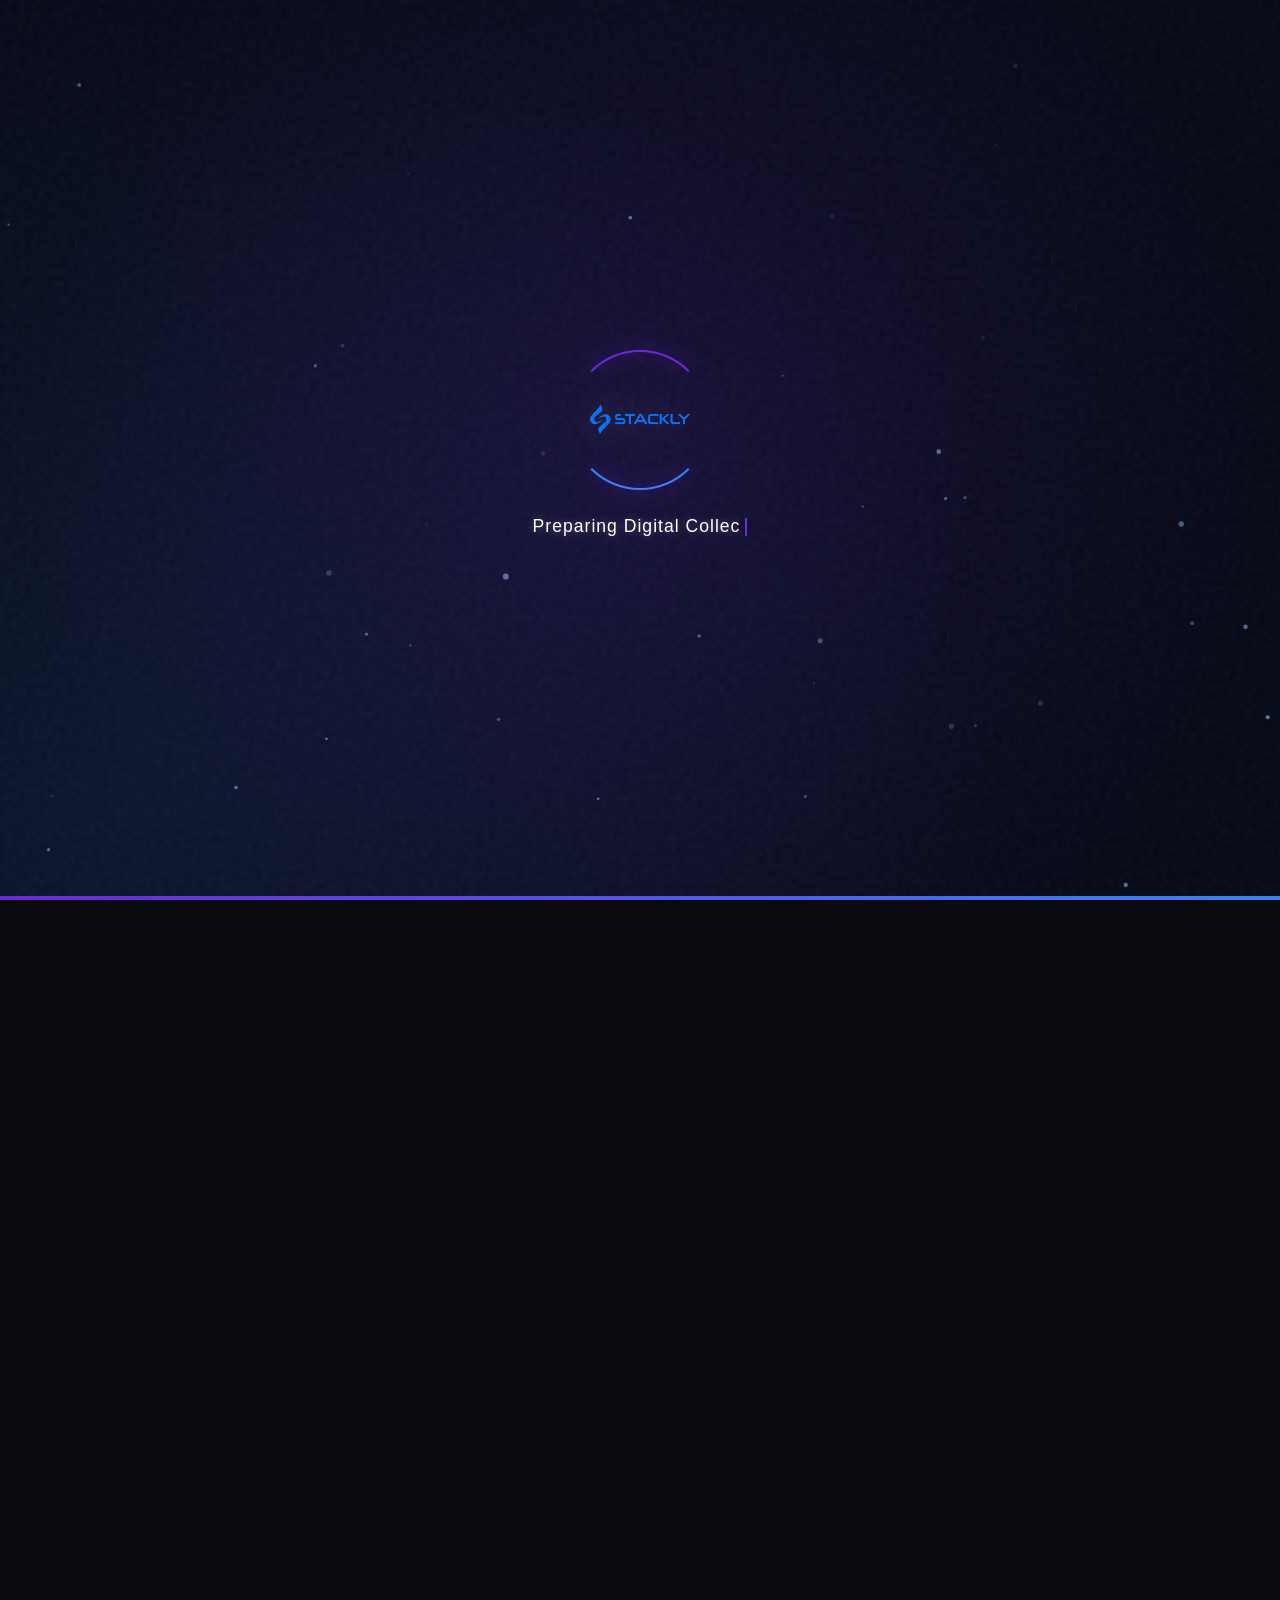
==== commit 15dd9b60: "Add files via upload" ====
--- a/index.html
+++ b/index.html
@@ -1,366 +1,511 @@
-<!DOCTYPE html>
-<html lang="en">
-<head>
-    <meta charset="UTF-8">
-    <meta name="viewport" content="width=device-width, initial-scale=1.0">
-    <title>Stackly | Premium Digital Art Marketplace</title>
-    <link rel="stylesheet" href="css/styles.css">
-    <link rel="stylesheet" href="https://unicons.iconscout.com/release/v4.0.0/css/line.css">
-    <style>
-        .hero { min-height: 100vh; display: flex; align-items: center; position: relative; padding-top: 80px; }
-        .hero-content { flex: 1; padding-right: 2rem; z-index: 2; }
-        .hero h1 { font-size: 4.5rem; margin-bottom: 1.5rem; }
-        .hero p { font-size: 1.2rem; max-width: 500px; margin-bottom: 2.5rem; }
-        .search-bar { display: flex; background: rgba(255,255,255,0.05); border: 1px solid var(--glass-border); border-radius: var(--radius-full); padding: 0.5rem; margin-bottom: 2rem; max-width: 450px; backdrop-filter: blur(10px); }
-        .search-bar input { flex: 1; background: transparent; border: none; color: white; padding: 0.5rem 1rem; font-family: var(--font-secondary); outline: none; }
-        .hero-artwork { flex: 1; position: relative; z-index: 2; }
-        .hero-artwork-card { width: 100%; max-width: 500px; margin: 0 auto; border-radius: 30px; overflow: hidden; border: 1px solid rgba(255,255,255,0.1); box-shadow: 0 30px 60px rgba(0,0,0,0.5); animation: floatCard 6s ease-in-out infinite; }
-        @keyframes floatCard { 0% { transform: translateY(0); } 50% { transform: translateY(-10px); } 100% { transform: translateY(0); } }
-        .hero-artwork-card img { width: 100%; display: block; }
-
-        .stats-grid { display: grid; grid-template-columns: repeat(4, 1fr); gap: 2rem; text-align: center; }
-        .stat-item h3 { font-size: 3rem; margin-bottom: 0.5rem; }
-        
-        .section-header { display: flex; justify-content: space-between; align-items: flex-end; margin-bottom: 3rem; }
-        
-        .category-scroll { display: flex; gap: 1rem; overflow-x: auto; padding-bottom: 1rem; scrollbar-width: none; }
-        .category-pill { padding: 0.8rem 1.5rem; border-radius: var(--radius-full); background: var(--bg-card); border: 1px solid var(--glass-border); white-space: nowrap; font-weight: 500; cursor: pointer; transition: var(--transition-fast); }
-        .category-pill:hover, .category-pill.active { background: var(--gradient-primary); border-color: transparent; }
-    </style>
-</head>
-<body>
-    <div id="loader"><div class="loader-logo"><img src="lo.webp" alt="Stackly"></div><div class="loader-bar"></div></div>
-
-    <div class="aurora-bg"><div class="glow-3"></div></div>
-
-    <header>
-        <div class="container nav-container">
-            <a href="index.html" class="logo"><img src="lo.webp" alt="Stackly Logo"></a>
-            <ul class="nav-links">
-                <li><a href="index.html" class="active">Home</a></li>
-                <li><a href="marketplace.html">Marketplace</a></li>
-                <li><a href="collections.html">Collections</a></li>
-                <li><a href="artists.html">Artists</a></li>
-                <li><a href="about.html">About</a></li>
-                <li><a href="contact.html">Contact</a></li>
-            </ul>
-            <div class="nav-actions">
-                <a href="login.html" class="btn btn-outline magnetic-btn">Login</a>
-                <a href="signup.html" class="btn btn-gradient-border magnetic-btn"><span>Sign Up</span></a>
+<!DOCTYPE html>
+<html lang="en">
+<head>
+    <meta charset="UTF-8">
+    <meta name="viewport" content="width=device-width, initial-scale=1.0">
+    <title>Stackly | Premium Digital Art Marketplace</title>
+    <link rel="stylesheet" href="css/styles.css">
+    <link rel="stylesheet" href="https://unicons.iconscout.com/release/v4.0.0/css/line.css">
+    <style>
+        .hero { min-height: 100vh; display: flex; align-items: center; position: relative; padding-top: 80px; }
+        .hero-content { flex: 1; padding-right: 2rem; z-index: 2; }
+        .hero h1 { font-size: 4.5rem; margin-bottom: 1.5rem; }
+        .hero p { font-size: 1.2rem; max-width: 500px; margin-bottom: 2.5rem; }
+        .search-bar { display: flex; background: rgba(255,255,255,0.05); border: 1px solid var(--glass-border); border-radius: var(--radius-full); padding: 0.5rem; margin-bottom: 2rem; max-width: 450px; backdrop-filter: blur(10px); }
+        .search-bar input { flex: 1; background: transparent; border: none; color: white; padding: 0.5rem 1rem; font-family: var(--font-secondary); outline: none; }
+        .hero-artwork { flex: 1; position: relative; z-index: 2; }
+        .hero-artwork-card { width: 100%; max-width: 500px; margin: 0 auto; border-radius: 30px; overflow: hidden; border: 1px solid rgba(255,255,255,0.1); box-shadow: 0 30px 60px rgba(0,0,0,0.5); animation: floatCard 6s ease-in-out infinite; }
+        @keyframes floatCard { 0% { transform: translateY(0); } 50% { transform: translateY(-10px); } 100% { transform: translateY(0); } }
+        .hero-artwork-card img { width: 100%; display: block; }
+
+        .stats-grid { display: grid; grid-template-columns: repeat(4, 1fr); gap: 2rem; text-align: center; }
+        .stat-item h3 { font-size: 3rem; margin-bottom: 0.5rem; }
+        
+        .section-header { display: flex; justify-content: space-between; align-items: flex-end; margin-bottom: 3rem; }
+        
+        .category-scroll { display: flex; gap: 1rem; overflow-x: auto; padding-bottom: 1rem; scrollbar-width: none; }
+        .category-pill { padding: 0.8rem 1.5rem; border-radius: var(--radius-full); background: var(--bg-card); border: 1px solid var(--glass-border); white-space: nowrap; font-weight: 500; cursor: pointer; transition: var(--transition-fast); }
+        .category-pill:hover, .category-pill.active { background: var(--gradient-primary); border-color: transparent; }
+    </style>
+</head>
+<body>
+        <div id="premium-loader">
+        <canvas id="loader-canvas"></canvas>
+        <div class="loader-noise"></div>
+        <div class="loader-mesh"></div>
+        <div class="loader-content">
+            <div class="loader-logo-container">
+                <div class="loader-ring"></div>
+                <img src="lo.webp" alt="Loading Logo" class="loader-logo-img">
+            </div>
+            <div class="loader-text-container">
+                <span id="loader-text"></span><span class="loader-cursor"></span>
             </div>
         </div>
-    </header>
-
-    <!-- Hero Section -->
-    <section class="hero">
-        <div class="container" style="display: flex; align-items: center;">
-            <div class="hero-content reveal">
-                <h1>Discover <br><span class="text-gradient">Rare Digital Art</span> <br>and Collectibles</h1>
-                <p>The world's first and largest premium digital marketplace for crypto collectibles and non-fungible tokens (NFTs).</p>
-                
-                <div class="search-bar">
-                    <i class="uil uil-search" style="font-size: 1.2rem; color: var(--text-muted); margin-left: 0.5rem; align-self: center;"></i>
-                    <input type="text" placeholder="Search for artists, collections, or artwork...">
-                </div>
-
-                <div style="display: flex; gap: 1rem;">
-                    <a href="marketplace.html" class="btn btn-primary magnetic-btn">Explore Marketplace</a>
-                    <a href="artists.html" class="btn btn-outline magnetic-btn">Become an Artist</a>
-                </div>
-            </div>
-            <div class="hero-artwork reveal" style="transition-delay: 0.2s; position: relative;">
-                
-                <!-- 3D Floating Ring -->
-                <div class="ring-container">
-                    <div class="ring">
-                        <div class="ring-card"></div>
-                        <div class="ring-card"></div>
-                        <div class="ring-card"></div>
-                        <div class="ring-card"></div>
-                        <div class="ring-card"></div>
-                        <div class="ring-card"></div>
-                    </div>
-                </div>
-
-                <div class="hero-artwork-card glass-panel tilt-card" style="position: relative; z-index: 2;">
-                    <div class="tilt-card-inner">
-                        <img src="https://images.unsplash.com/photo-1618005182384-a83a8bd57fbe?q=80&w=1000&auto=format&fit=crop" alt="Featured Hero Art">
-                        <div style="padding: 1.5rem; display: flex; justify-content: space-between; align-items: center;">
-                            <div>
-                                <h4 style="margin: 0; font-size: 1.1rem;">Cyberpunk Odyssey</h4>
-                                <p style="margin: 0; font-size: 0.9rem;">by @neon_dreamer</p>
-                            </div>
-                            <div style="text-align: right;">
-                                <p style="margin: 0; font-size: 0.8rem; color: var(--accent-1);">Current Bid</p>
-                                <h4 style="margin: 0;">2.5 ETH</h4>
-                            </div>
-                        </div>
-                    </div>
-                </div>
+        <div class="loader-progress-container">
+            <div class="loader-progress-bar" id="loader-progress">
+                <div class="loader-shimmer"></div>
             </div>
         </div>
-    </section>
-
-    <!-- Browse Categories -->
-    <section class="container reveal">
-        <div class="section-header">
-            <h2>Browse Categories</h2>
-        </div>
-        <div class="category-scroll">
-            <div class="category-pill active">All Categories</div>
-            <div class="category-pill">3D Art</div>
-            <div class="category-pill">Cyberpunk</div>
-            <div class="category-pill">Abstract</div>
-            <div class="category-pill">Photography</div>
-            <div class="category-pill">Illustration</div>
-            <div class="category-pill">AI Generated</div>
-            <div class="category-pill">Pixel Art</div>
-        </div>
-    </section>
-
-    <!-- Featured Digital Art -->
-    <section class="container reveal">
-        <div class="section-header">
-            <div>
-                <h2>Featured Artworks</h2>
-                <p>Discover the most incredible digital art curated by our experts.</p>
-            </div>
-            <a href="marketplace.html" class="btn btn-outline magnetic-btn">View All <i class="uil uil-arrow-right"></i></a>
-        </div>
-
-        <div class="grid-4 reveal stagger-1">
-            <div class="card tilt-card">
-                <div class="tilt-card-inner">
-                    <div class="card-img-wrapper">
-                        <img src="https://images.unsplash.com/photo-1634986666676-ec8fd927c23d?q=80&w=600&auto=format&fit=crop" class="card-img" alt="Art 1">
-                        <div class="card-overlay"><a href="marketplace.html" class="btn btn-primary" style="width: 100%;"><i class="uil uil-eye"></i> Quick View</a></div>
-                    </div>
-                    <div style="margin-top: 1rem;">
-                        <h4 style="margin-bottom: 0.2rem;">Abstract Dimensions</h4>
-                        <p style="font-size: 0.85rem; margin-bottom: 0.8rem;">by @creative_mind</p>
-                        <div style="display: flex; justify-content: space-between; align-items: center;">
-                            <span class="text-gradient" style="font-weight: 700;">1.2 ETH</span>
-                            <span style="color: var(--text-muted); font-size: 0.9rem;"><i class="uil uil-heart"></i> 324</span>
-                        </div>
-                    </div>
-                </div>
-            </div>
-            
-            <div class="card tilt-card">
-                <div class="tilt-card-inner">
-                    <div class="card-img-wrapper">
-                        <img src="https://images.unsplash.com/photo-1614850523459-c2f4c699c52e?q=80&w=600&auto=format&fit=crop" class="card-img" alt="Art 2">
-                        <div class="card-overlay"><a href="marketplace.html" class="btn btn-primary" style="width: 100%;"><i class="uil uil-eye"></i> Quick View</a></div>
-                    </div>
-                    <div style="margin-top: 1rem;">
-                        <h4 style="margin-bottom: 0.2rem;">Neon Genesis</h4>
-                        <p style="font-size: 0.85rem; margin-bottom: 0.8rem;">by @synthwave</p>
-                        <div style="display: flex; justify-content: space-between; align-items: center;">
-                            <span class="text-gradient" style="font-weight: 700;">0.8 ETH</span>
-                            <span style="color: var(--text-muted); font-size: 0.9rem;"><i class="uil uil-heart"></i> 189</span>
-                        </div>
-                    </div>
-                </div>
-            </div>
-
-            <div class="card tilt-card">
-                <div class="tilt-card-inner">
-                    <div class="card-img-wrapper">
-                        <img src="https://images.unsplash.com/photo-1550684848-fac1c5b4e853?q=80&w=600&auto=format&fit=crop" class="card-img" alt="Art 3">
-                        <div class="card-overlay"><a href="marketplace.html" class="btn btn-primary" style="width: 100%;"><i class="uil uil-eye"></i> Quick View</a></div>
-                    </div>
-                    <div style="margin-top: 1rem;">
-                        <h4 style="margin-bottom: 0.2rem;">Digital Harmony</h4>
-                        <p style="font-size: 0.85rem; margin-bottom: 0.8rem;">by @art_bot</p>
-                        <div style="display: flex; justify-content: space-between; align-items: center;">
-                            <span class="text-gradient" style="font-weight: 700;">3.5 ETH</span>
-                            <span style="color: var(--text-muted); font-size: 0.9rem;"><i class="uil uil-heart"></i> 542</span>
-                        </div>
-                    </div>
-                </div>
-            </div>
-
-            <div class="card tilt-card">
-                <div class="tilt-card-inner">
-                    <div class="card-img-wrapper">
-                        <img src="https://images.unsplash.com/photo-1618172193763-c511deb635ca?q=80&w=600&auto=format&fit=crop" class="card-img" alt="Art 4">
-                        <div class="card-overlay"><a href="marketplace.html" class="btn btn-primary" style="width: 100%;"><i class="uil uil-eye"></i> Quick View</a></div>
-                    </div>
-                    <div style="margin-top: 1rem;">
-                        <h4 style="margin-bottom: 0.2rem;">Future Worlds</h4>
-                        <p style="font-size: 0.85rem; margin-bottom: 0.8rem;">by @visionary</p>
-                        <div style="display: flex; justify-content: space-between; align-items: center;">
-                            <span class="text-gradient" style="font-weight: 700;">0.5 ETH</span>
-                            <span style="color: var(--text-muted); font-size: 0.9rem;"><i class="uil uil-heart"></i> 122</span>
-                        </div>
-                    </div>
-                </div>
-            </div>
-        </div>
-    </section>
-
-    <!-- Platform Features -->
-    <section class="container reveal">
-        <div style="text-align: center; margin-bottom: 4rem;">
-            <h2>Platform <span class="text-gradient">Features</span></h2>
-            <p style="max-width: 600px; margin: 0 auto;">Experience the most robust, secure, and user-friendly digital art marketplace in the world.</p>
-        </div>
-        <div class="grid-3 reveal stagger-2">
-            <div class="card tilt-card" style="text-align: center; padding: 3rem 2rem;">
-                <div class="tilt-card-inner">
-                    <div style="width: 60px; height: 60px; background: rgba(109, 40, 217, 0.2); border-radius: 50%; display: flex; align-items: center; justify-content: center; margin: 0 auto 1.5rem; color: var(--accent-1); font-size: 1.5rem;">
-                        <i class="uil uil-wallet"></i>
-                    </div>
-                    <h3>Set up your wallet</h3>
-                    <p>Once you've set up your wallet of choice, connect it to Stackly by clicking the wallet icon in the top right corner.</p>
-                </div>
-            </div>
-            <div class="card tilt-card" style="text-align: center; padding: 3rem 2rem;">
-                <div class="tilt-card-inner">
-                    <div style="width: 60px; height: 60px; background: rgba(59, 130, 246, 0.2); border-radius: 50%; display: flex; align-items: center; justify-content: center; margin: 0 auto 1.5rem; color: var(--accent-2); font-size: 1.5rem;">
-                        <i class="uil uil-apps"></i>
-                    </div>
-                    <h3>Create your collection</h3>
-                    <p>Click My Collections and set up your collection. Add social links, a description, profile & banner images, and set a secondary sales fee.</p>
-                </div>
-            </div>
-            <div class="card tilt-card" style="text-align: center; padding: 3rem 2rem;">
-                <div class="tilt-card-inner">
-                    <div style="width: 60px; height: 60px; background: rgba(236, 72, 153, 0.2); border-radius: 50%; display: flex; align-items: center; justify-content: center; margin: 0 auto 1.5rem; color: var(--accent-3); font-size: 1.5rem;">
-                        <i class="uil uil-tag-alt"></i>
-                    </div>
-                    <h3>List them for sale</h3>
-                    <p>Choose between auctions, fixed-price listings, and declining-price listings. You choose how you want to sell your art.</p>
-                </div>
-            </div>
-        </div>
-    </section>
-
-    <!-- Testimonials -->
-    <section class="container reveal">
-        <div style="text-align: center; margin-bottom: 4rem;">
-            <h2>Customer <span class="text-gradient">Testimonials</span></h2>
-            <p>What creators and collectors say about Stackly.</p>
-        </div>
-        <div class="grid-2 reveal stagger-1">
-            <div class="testimonial-card tilt-card">
-                <div class="tilt-card-inner">
-                    <p style="font-size: 1.1rem; font-style: italic; margin-bottom: 2rem;">"Stackly has completely transformed how I monetize my digital art. The premium interface and engaged community make it the best marketplace out there."</p>
-                    <div style="display: flex; align-items: center; gap: 1rem;">
-                        <img src="https://images.unsplash.com/photo-1534528741775-53994a69daeb?q=80&w=100&auto=format&fit=crop" style="width: 50px; height: 50px; border-radius: 50%;" alt="User">
-                        <div>
-                            <h4 style="margin: 0; font-size: 1rem;">Elena Rostova</h4>
-                            <p style="margin: 0; font-size: 0.8rem; color: var(--accent-1);">Top Creator</p>
-                        </div>
-                    </div>
-                </div>
-            </div>
-            <div class="testimonial-card tilt-card">
-                <div class="tilt-card-inner">
-                    <p style="font-size: 1.1rem; font-style: italic; margin-bottom: 2rem;">"As a collector, I appreciate the seamless UX and the high quality of curated artworks. It feels like walking through a high-end digital gallery."</p>
-                    <div style="display: flex; align-items: center; gap: 1rem;">
-                        <img src="https://images.unsplash.com/photo-1507003211169-0a1dd7228f2d?q=80&w=100&auto=format&fit=crop" style="width: 50px; height: 50px; border-radius: 50%;" alt="User">
-                        <div>
-                            <h4 style="margin: 0; font-size: 1rem;">James Cooper</h4>
-                            <p style="margin: 0; font-size: 0.8rem; color: var(--accent-2);">Verified Collector</p>
-                        </div>
-                    </div>
-                </div>
-            </div>
-        </div>
-    </section>
-
-    <!-- Statistics -->
-    <section class="container reveal">
-        <div class="glass-panel" style="padding: 4rem;">
-            <div class="stats-grid">
-                <div class="stat-item">
-                    <h3 class="text-gradient"><span class="counter" data-target="45">0</span>K+</h3>
-                    <p>Total Artworks</p>
-                </div>
-                <div class="stat-item">
-                    <h3 class="text-gradient"><span class="counter" data-target="12">0</span>K+</h3>
-                    <p>Auctions</p>
-                </div>
-                <div class="stat-item">
-                    <h3 class="text-gradient"><span class="counter" data-target="8">0</span>K+</h3>
-                    <p>Artists</p>
-                </div>
-                <div class="stat-item">
-                    <h3 class="text-gradient"><span class="counter" data-target="2.5">0</span>M</h3>
-                    <p>Volume (USD)</p>
-                </div>
-            </div>
-        </div>
-    </section>
-
-    <!-- Newsletter -->
-    <section class="container reveal">
-        <div style="background: var(--gradient-primary); padding: 4rem; border-radius: var(--radius-lg); text-align: center; position: relative; overflow: hidden;">
-            <div style="position: relative; z-index: 1; max-width: 600px; margin: 0 auto;">
-                <h2 style="margin-bottom: 1rem;">Never miss a drop</h2>
-                <p style="color: white; font-size: 1.1rem; margin-bottom: 2rem;">Subscribe to our super-exclusive drop list and be the first to know about upcoming releases.</p>
-                <form style="display: flex; gap: 1rem;">
-                    <input type="email" class="form-input" placeholder="Your email address" style="flex: 1; background: rgba(255,255,255,0.1); border-color: rgba(255,255,255,0.2); color: white;" required>
-                    <button type="submit" class="btn magnetic-btn" style="background: white; color: var(--accent-1);">Subscribe</button>
-                </form>
-            </div>
-        </div>
-    </section>
-
-    <!-- Premium Footer -->
-    <footer>
-        <div class="container">
-            <div class="footer-grid">
-                <div class="footer-col">
-                    <a href="index.html" class="logo" style="margin-bottom: 1.5rem;">
-                        <img src="lo.webp" alt="Stackly Logo">
-                    </a>
-                    <p style="margin-bottom: 1.5rem;">The world's first and largest digital marketplace for crypto collectibles and non-fungible tokens (NFTs).</p>
-                    <div style="display: flex; gap: 1rem; font-size: 1.5rem;">
-                        <a href="404.html" style="color: var(--text-muted);"><i class="uil uil-twitter"></i></a>
-                        <a href="404.html" style="color: var(--text-muted);"><i class="uil uil-discord"></i></a>
-                        <a href="404.html" style="color: var(--text-muted);"><i class="uil uil-instagram"></i></a>
-                    </div>
-                </div>
-                <div class="footer-col">
-                    <h4>Marketplace</h4>
-                    <ul class="footer-links">
-                        <li><a href="#">All Artworks</a></li>
-                        <li><a href="#">New Releases</a></li>
-                        <li><a href="#">Top Artists</a></li>
-                        <li><a href="#">Collections</a></li>
-                    </ul>
-                </div>
-                <div class="footer-col">
-                    <h4>My Account</h4>
-                    <ul class="footer-links">
-                        <li><a href="login.html">Profile</a></li>
-                        <li><a href="#">Favorites</a></li>
-                        <li><a href="#">My Collections</a></li>
-                        <li><a href="#">Settings</a></li>
-                    </ul>
-                </div>
-                <div class="footer-col">
-                    <h4>Company</h4>
-                    <ul class="footer-links">
-                        <li><a href="about.html">About Us</a></li>
-                        <li><a href="#">Careers</a></li>
-                        <li><a href="contact.html">Contact</a></li>
-                        <li><a href="#">Privacy Policy</a></li>
-                    </ul>
-                </div>
-            </div>
-            <div class="footer-bottom">
-                <p>&copy; 2026 Stackly. All rights reserved.</p>
-                <div style="display: flex; gap: 1.5rem;">
-                    <a href="#">Terms</a>
-                    <a href="#">Privacy</a>
-                </div>
-            </div>
-        </div>
-    </footer>
-
-    <script src="js/main.js"></script>
-</body>
-</html>
+    </div>
+
+    <div class="aurora-bg"><div class="glow-3"></div></div>
+
+    <header>
+        <div class="container nav-container">
+            <a href="index.html" class="logo"><img src="lo.webp" alt="Stackly Logo"></a>
+            <ul class="nav-links">
+                <li><a href="index.html" class="active">Home</a></li>
+                <li><a href="marketplace.html">Marketplace</a></li>
+                <li><a href="collections.html">Collections</a></li>
+                <li><a href="artists.html">Artists</a></li>
+                <li><a href="about.html">About</a></li>
+                <li><a href="contact.html">Contact</a></li>
+            </ul>
+            <div class="nav-actions">
+                <a href="login.html" class="btn btn-outline magnetic-btn">Login</a>
+                <a href="signup.html" class="btn btn-gradient-border magnetic-btn"><span>Sign Up</span></a>
+            </div>
+        </div>
+    </header>
+
+    <!-- Hero Section -->
+    <section class="hero" style="position: relative; overflow: hidden;">
+        <canvas id="particles-canvas" style="position: absolute; top: 0; left: 0; width: 100%; height: 100%; z-index: 1; pointer-events: none;"></canvas>
+        <div class="container" style="display: flex; align-items: center; position: relative; z-index: 2;">
+            <div class="hero-content reveal">
+                <h1>Discover <br><span class="text-gradient">Rare Digital Art</span> <br>and Collectibles</h1>
+                <p>The world's first and largest premium digital marketplace for crypto collectibles and non-fungible tokens (NFTs).</p>
+                
+                <div class="search-bar">
+                    <i class="uil uil-search" style="font-size: 1.2rem; color: var(--text-muted); margin-left: 0.5rem; align-self: center;"></i>
+                    <input type="text" placeholder="Search for artists, collections, or artwork...">
+                </div>
+
+                <div style="display: flex; gap: 1rem;">
+                    <a href="marketplace.html" class="btn btn-primary magnetic-btn">Explore Marketplace</a>
+                    <a href="artists.html" class="btn btn-outline magnetic-btn">Become an Artist</a>
+                </div>
+            </div>
+            <div class="hero-artwork reveal" style="transition-delay: 0.2s; position: relative;">
+                
+                <!-- 3D Floating Ring -->
+                <div class="ring-container">
+                    <div class="ring">
+                        <div class="ring-card"></div>
+                        <div class="ring-card"></div>
+                        <div class="ring-card"></div>
+                        <div class="ring-card"></div>
+                        <div class="ring-card"></div>
+                        <div class="ring-card"></div>
+                    </div>
+                </div>
+
+                <div class="hero-artwork-card glass-panel tilt-card" style="position: relative; z-index: 2;">
+                    <div class="tilt-card-inner">
+                        <img id="hero-artwork-img" src="https://images.unsplash.com/photo-1618005182384-a83a8bd57fbe?q=80&w=1000&auto=format&fit=crop" alt="Featured Hero Art">
+                        <div style="padding: 1.5rem; display: flex; justify-content: space-between; align-items: center;">
+                            <div>
+                                <h4 id="hero-artwork-title" style="margin: 0; font-size: 1.1rem;">Cyberpunk Odyssey</h4>
+                                <p id="hero-artwork-author" style="margin: 0; font-size: 0.9rem;">by @neon_dreamer</p>
+                            </div>
+                            <div style="text-align: right;">
+                                <p style="margin: 0; font-size: 0.8rem; color: var(--accent-1);">Current Bid</p>
+                                <h4 id="hero-artwork-price" style="margin: 0;">2.5 ETH</h4>
+                            </div>
+                        </div>
+                    </div>
+                </div>
+            </div>
+        </div>
+    </section>
+
+    <!-- Browse Categories -->
+    <section class="container reveal">
+        <div class="section-header">
+            <h2>Browse Categories</h2>
+        </div>
+        <div class="category-scroll">
+            <div class="category-pill active">All Categories</div>
+            <div class="category-pill">3D Art</div>
+            <div class="category-pill">Cyberpunk</div>
+            <div class="category-pill">Abstract</div>
+            <div class="category-pill">Photography</div>
+            <div class="category-pill">Illustration</div>
+            <div class="category-pill">AI Generated</div>
+            <div class="category-pill">Pixel Art</div>
+        </div>
+    </section>
+
+    <!-- Featured Digital Art -->
+    <section class="container reveal">
+        <div class="section-header">
+            <div>
+                <h2>Featured Artworks</h2>
+                <p>Discover the most incredible digital art curated by our experts.</p>
+            </div>
+            <a href="marketplace.html" class="btn btn-outline magnetic-btn">View All <i class="uil uil-arrow-right"></i></a>
+        </div>
+
+        <div class="grid-4 reveal stagger-1">
+            <div class="card tilt-card">
+                <div class="tilt-card-inner">
+                    <div class="card-img-wrapper">
+                        <img src="https://images.unsplash.com/photo-1634986666676-ec8fd927c23d?q=80&w=600&auto=format&fit=crop" class="card-img" alt="Art 1">
+                        <div class="card-overlay"><a href="marketplace.html" class="btn btn-primary" style="width: 100%;"><i class="uil uil-eye"></i> Quick View</a></div>
+                    </div>
+                    <div style="margin-top: 1rem;">
+                        <h4 style="margin-bottom: 0.2rem;">Abstract Dimensions</h4>
+                        <p style="font-size: 0.85rem; margin-bottom: 0.8rem;">by @creative_mind</p>
+                        <div style="display: flex; justify-content: space-between; align-items: center;">
+                            <span class="text-gradient" style="font-weight: 700;">1.2 ETH</span>
+                            <span style="color: var(--text-muted); font-size: 0.9rem;"><i class="uil uil-heart"></i> 324</span>
+                        </div>
+                    </div>
+                </div>
+            </div>
+            
+            <div class="card tilt-card">
+                <div class="tilt-card-inner">
+                    <div class="card-img-wrapper">
+                        <img src="https://images.unsplash.com/photo-1614850523459-c2f4c699c52e?q=80&w=600&auto=format&fit=crop" class="card-img" alt="Art 2">
+                        <div class="card-overlay"><a href="marketplace.html" class="btn btn-primary" style="width: 100%;"><i class="uil uil-eye"></i> Quick View</a></div>
+                    </div>
+                    <div style="margin-top: 1rem;">
+                        <h4 style="margin-bottom: 0.2rem;">Neon Genesis</h4>
+                        <p style="font-size: 0.85rem; margin-bottom: 0.8rem;">by @synthwave</p>
+                        <div style="display: flex; justify-content: space-between; align-items: center;">
+                            <span class="text-gradient" style="font-weight: 700;">0.8 ETH</span>
+                            <span style="color: var(--text-muted); font-size: 0.9rem;"><i class="uil uil-heart"></i> 189</span>
+                        </div>
+                    </div>
+                </div>
+            </div>
+
+            <div class="card tilt-card">
+                <div class="tilt-card-inner">
+                    <div class="card-img-wrapper">
+                        <img src="https://images.unsplash.com/photo-1550684848-fac1c5b4e853?q=80&w=600&auto=format&fit=crop" class="card-img" alt="Art 3">
+                        <div class="card-overlay"><a href="marketplace.html" class="btn btn-primary" style="width: 100%;"><i class="uil uil-eye"></i> Quick View</a></div>
+                    </div>
+                    <div style="margin-top: 1rem;">
+                        <h4 style="margin-bottom: 0.2rem;">Digital Harmony</h4>
+                        <p style="font-size: 0.85rem; margin-bottom: 0.8rem;">by @art_bot</p>
+                        <div style="display: flex; justify-content: space-between; align-items: center;">
+                            <span class="text-gradient" style="font-weight: 700;">3.5 ETH</span>
+                            <span style="color: var(--text-muted); font-size: 0.9rem;"><i class="uil uil-heart"></i> 542</span>
+                        </div>
+                    </div>
+                </div>
+            </div>
+
+            <div class="card tilt-card">
+                <div class="tilt-card-inner">
+                    <div class="card-img-wrapper">
+                        <img src="https://images.unsplash.com/photo-1618172193763-c511deb635ca?q=80&w=600&auto=format&fit=crop" class="card-img" alt="Art 4">
+                        <div class="card-overlay"><a href="marketplace.html" class="btn btn-primary" style="width: 100%;"><i class="uil uil-eye"></i> Quick View</a></div>
+                    </div>
+                    <div style="margin-top: 1rem;">
+                        <h4 style="margin-bottom: 0.2rem;">Future Worlds</h4>
+                        <p style="font-size: 0.85rem; margin-bottom: 0.8rem;">by @visionary</p>
+                        <div style="display: flex; justify-content: space-between; align-items: center;">
+                            <span class="text-gradient" style="font-weight: 700;">0.5 ETH</span>
+                            <span style="color: var(--text-muted); font-size: 0.9rem;"><i class="uil uil-heart"></i> 122</span>
+                        </div>
+                    </div>
+                </div>
+            </div>
+        </div>
+    </section>
+
+    <!-- Auto-scrolling Featured Artists Carousel -->
+    <section class="container reveal">
+        <div style="text-align: center; margin-bottom: 3rem;">
+            <h2>Featured <span class="text-gradient">Artists</span></h2>
+        </div>
+        <div class="carousel-container">
+            <div class="carousel-track">
+                <!-- Artist 1 -->
+                <div class="card tilt-card" style="width: 250px; text-align: center; display: inline-block;">
+                    <div class="tilt-card-inner" style="padding: 2rem;">
+                        <img src="https://images.unsplash.com/photo-1534528741775-53994a69daeb?q=80&w=150&auto=format&fit=crop" style="width: 100px; height: 100px; border-radius: 50%; margin: 0 auto 1rem; border: 2px solid var(--accent-1);" alt="Artist">
+                        <h4 style="margin: 0;">@neon_dreamer</h4>
+                        <p style="font-size: 0.8rem; color: var(--text-muted); margin: 0.5rem 0;">4.5M Volume</p>
+                    </div>
+                </div>
+                <!-- Artist 2 -->
+                <div class="card tilt-card" style="width: 250px; text-align: center; display: inline-block;">
+                    <div class="tilt-card-inner" style="padding: 2rem;">
+                        <img src="https://images.unsplash.com/photo-1507003211169-0a1dd7228f2d?q=80&w=150&auto=format&fit=crop" style="width: 100px; height: 100px; border-radius: 50%; margin: 0 auto 1rem; border: 2px solid var(--accent-2);" alt="Artist">
+                        <h4 style="margin: 0;">@creative_mind</h4>
+                        <p style="font-size: 0.8rem; color: var(--text-muted); margin: 0.5rem 0;">2.1M Volume</p>
+                    </div>
+                </div>
+                <!-- Artist 3 -->
+                <div class="card tilt-card" style="width: 250px; text-align: center; display: inline-block;">
+                    <div class="tilt-card-inner" style="padding: 2rem;">
+                        <img src="https://images.unsplash.com/photo-1494790108377-be9c29b29330?q=80&w=150&auto=format&fit=crop" style="width: 100px; height: 100px; border-radius: 50%; margin: 0 auto 1rem; border: 2px solid var(--accent-3);" alt="Artist">
+                        <h4 style="margin: 0;">@synthwave</h4>
+                        <p style="font-size: 0.8rem; color: var(--text-muted); margin: 0.5rem 0;">1.8M Volume</p>
+                    </div>
+                </div>
+                <!-- Artist 4 -->
+                <div class="card tilt-card" style="width: 250px; text-align: center; display: inline-block;">
+                    <div class="tilt-card-inner" style="padding: 2rem;">
+                        <img src="https://images.unsplash.com/photo-1527980965255-d3b416303d12?q=80&w=150&auto=format&fit=crop" style="width: 100px; height: 100px; border-radius: 50%; margin: 0 auto 1rem; border: 2px solid var(--glass-border);" alt="Artist">
+                        <h4 style="margin: 0;">@art_bot</h4>
+                        <p style="font-size: 0.8rem; color: var(--text-muted); margin: 0.5rem 0;">800K Volume</p>
+                    </div>
+                </div>
+                <!-- Artist 5 -->
+                <div class="card tilt-card" style="width: 250px; text-align: center; display: inline-block;">
+                    <div class="tilt-card-inner" style="padding: 2rem;">
+                        <img src="https://images.unsplash.com/photo-1438761681033-6461ffad8d80?q=80&w=150&auto=format&fit=crop" style="width: 100px; height: 100px; border-radius: 50%; margin: 0 auto 1rem; border: 2px solid var(--glass-border);" alt="Artist">
+                        <h4 style="margin: 0;">@visionary</h4>
+                        <p style="font-size: 0.8rem; color: var(--text-muted); margin: 0.5rem 0;">1.2M Volume</p>
+                    </div>
+                </div>
+                
+                <!-- DUPLICATE FOR SEAMLESS SCROLL -->
+                <div class="card tilt-card" style="width: 250px; text-align: center; display: inline-block;">
+                    <div class="tilt-card-inner" style="padding: 2rem;">
+                        <img src="https://images.unsplash.com/photo-1534528741775-53994a69daeb?q=80&w=150&auto=format&fit=crop" style="width: 100px; height: 100px; border-radius: 50%; margin: 0 auto 1rem; border: 2px solid var(--accent-1);" alt="Artist">
+                        <h4 style="margin: 0;">@neon_dreamer</h4>
+                        <p style="font-size: 0.8rem; color: var(--text-muted); margin: 0.5rem 0;">4.5M Volume</p>
+                    </div>
+                </div>
+                <div class="card tilt-card" style="width: 250px; text-align: center; display: inline-block;">
+                    <div class="tilt-card-inner" style="padding: 2rem;">
+                        <img src="https://images.unsplash.com/photo-1507003211169-0a1dd7228f2d?q=80&w=150&auto=format&fit=crop" style="width: 100px; height: 100px; border-radius: 50%; margin: 0 auto 1rem; border: 2px solid var(--accent-2);" alt="Artist">
+                        <h4 style="margin: 0;">@creative_mind</h4>
+                        <p style="font-size: 0.8rem; color: var(--text-muted); margin: 0.5rem 0;">2.1M Volume</p>
+                    </div>
+                </div>
+            </div>
+        </div>
+    </section>
+
+    <!-- Platform Features -->
+    <section class="container reveal">
+        <div style="text-align: center; margin-bottom: 4rem;">
+            <h2>Platform <span class="text-gradient">Features</span></h2>
+            <p style="max-width: 600px; margin: 0 auto;">Experience the most robust, secure, and user-friendly digital art marketplace in the world.</p>
+        </div>
+        <div class="grid-3 reveal stagger-2">
+            <div class="card tilt-card" style="text-align: center; padding: 3rem 2rem;">
+                <div class="tilt-card-inner">
+                    <div style="width: 60px; height: 60px; background: rgba(109, 40, 217, 0.2); border-radius: 50%; display: flex; align-items: center; justify-content: center; margin: 0 auto 1.5rem; color: var(--accent-1); font-size: 1.5rem;">
+                        <i class="uil uil-shield-check"></i>
+                    </div>
+                    <h3>Secure Transactions</h3>
+                    <p>All smart contracts are heavily audited to ensure maximum security for your digital assets.</p>
+                </div>
+            </div>
+            <div class="card tilt-card" style="text-align: center; padding: 3rem 2rem;">
+                <div class="tilt-card-inner">
+                    <div style="width: 60px; height: 60px; background: rgba(59, 130, 246, 0.2); border-radius: 50%; display: flex; align-items: center; justify-content: center; margin: 0 auto 1.5rem; color: var(--accent-2); font-size: 1.5rem;">
+                        <i class="uil uil-bolt-alt"></i>
+                    </div>
+                    <h3>Lightning Fast</h3>
+                    <p>Experience zero-latency browsing and instant transaction confirmations on our Layer-2 scaling solution.</p>
+                </div>
+            </div>
+            <div class="card tilt-card" style="text-align: center; padding: 3rem 2rem;">
+                <div class="tilt-card-inner">
+                    <div style="width: 60px; height: 60px; background: rgba(236, 72, 153, 0.2); border-radius: 50%; display: flex; align-items: center; justify-content: center; margin: 0 auto 1.5rem; color: var(--accent-3); font-size: 1.5rem;">
+                        <i class="uil uil-users-alt"></i>
+                    </div>
+                    <h3>Vibrant Community</h3>
+                    <p>Join thousands of active creators and collectors engaging daily on our premium platform.</p>
+                </div>
+            </div>
+        </div>
+    </section>
+
+    <!-- How It Works Section -->
+    <section class="container reveal">
+        <div style="text-align: center; margin-bottom: 4rem;">
+            <h2>How It <span class="text-gradient">Works</span></h2>
+            <p>Start your NFT journey in three simple steps.</p>
+        </div>
+        <div class="grid-3 reveal stagger-2">
+            <div class="card tilt-card" style="text-align: center; padding: 3rem 2rem;">
+                <div class="tilt-card-inner">
+                    <div style="width: 60px; height: 60px; background: rgba(109, 40, 217, 0.2); border-radius: 50%; display: flex; align-items: center; justify-content: center; margin: 0 auto 1.5rem; color: var(--accent-1); font-size: 1.5rem;">
+                        <i class="uil uil-wallet"></i>
+                    </div>
+                    <h3>1. Set up your wallet</h3>
+                    <p>Once you've set up your wallet of choice, connect it to Stackly by clicking the wallet icon in the top right corner.</p>
+                </div>
+            </div>
+            <div class="card tilt-card" style="text-align: center; padding: 3rem 2rem;">
+                <div class="tilt-card-inner">
+                    <div style="width: 60px; height: 60px; background: rgba(59, 130, 246, 0.2); border-radius: 50%; display: flex; align-items: center; justify-content: center; margin: 0 auto 1.5rem; color: var(--accent-2); font-size: 1.5rem;">
+                        <i class="uil uil-apps"></i>
+                    </div>
+                    <h3>2. Create your collection</h3>
+                    <p>Click My Collections and set up your collection. Add social links, a description, profile & banner images, and set a secondary sales fee.</p>
+                </div>
+            </div>
+            <div class="card tilt-card" style="text-align: center; padding: 3rem 2rem;">
+                <div class="tilt-card-inner">
+                    <div style="width: 60px; height: 60px; background: rgba(236, 72, 153, 0.2); border-radius: 50%; display: flex; align-items: center; justify-content: center; margin: 0 auto 1.5rem; color: var(--accent-3); font-size: 1.5rem;">
+                        <i class="uil uil-tag-alt"></i>
+                    </div>
+                    <h3>3. List them for sale</h3>
+                    <p>Choose between auctions, fixed-price listings, and declining-price listings. You choose how you want to sell your art.</p>
+                </div>
+            </div>
+        </div>
+    </section>
+
+    <!-- Testimonials -->
+    <section class="container reveal">
+        <div style="text-align: center; margin-bottom: 4rem;">
+            <h2>Customer <span class="text-gradient">Testimonials</span></h2>
+            <p>What creators and collectors say about Stackly.</p>
+        </div>
+        <div class="grid-2 reveal stagger-1">
+            <div class="testimonial-card tilt-card">
+                <div class="tilt-card-inner">
+                    <p style="font-size: 1.1rem; font-style: italic; margin-bottom: 2rem;">"Stackly has completely transformed how I monetize my digital art. The premium interface and engaged community make it the best marketplace out there."</p>
+                    <div style="display: flex; align-items: center; gap: 1rem;">
+                        <img src="https://images.unsplash.com/photo-1534528741775-53994a69daeb?q=80&w=100&auto=format&fit=crop" style="width: 50px; height: 50px; border-radius: 50%;" alt="User">
+                        <div>
+                            <h4 style="margin: 0; font-size: 1rem;">Elena Rostova</h4>
+                            <p style="margin: 0; font-size: 0.8rem; color: var(--accent-1);">Top Creator</p>
+                        </div>
+                    </div>
+                </div>
+            </div>
+            <div class="testimonial-card tilt-card">
+                <div class="tilt-card-inner">
+                    <p style="font-size: 1.1rem; font-style: italic; margin-bottom: 2rem;">"As a collector, I appreciate the seamless UX and the high quality of curated artworks. It feels like walking through a high-end digital gallery."</p>
+                    <div style="display: flex; align-items: center; gap: 1rem;">
+                        <img src="https://images.unsplash.com/photo-1507003211169-0a1dd7228f2d?q=80&w=100&auto=format&fit=crop" style="width: 50px; height: 50px; border-radius: 50%;" alt="User">
+                        <div>
+                            <h4 style="margin: 0; font-size: 1rem;">James Cooper</h4>
+                            <p style="margin: 0; font-size: 0.8rem; color: var(--accent-2);">Verified Collector</p>
+                        </div>
+                    </div>
+                </div>
+            </div>
+        </div>
+    </section>
+
+    <!-- Statistics -->
+    <section class="container reveal">
+        <div class="glass-panel" style="padding: 4rem;">
+            <div class="stats-grid">
+                <div class="stat-item">
+                    <h3 class="text-gradient"><span class="counter" data-target="45">0</span>K+</h3>
+                    <p>Total Artworks</p>
+                </div>
+                <div class="stat-item">
+                    <h3 class="text-gradient"><span class="counter" data-target="12">0</span>K+</h3>
+                    <p>Auctions</p>
+                </div>
+                <div class="stat-item">
+                    <h3 class="text-gradient"><span class="counter" data-target="8">0</span>K+</h3>
+                    <p>Artists</p>
+                </div>
+                <div class="stat-item">
+                    <h3 class="text-gradient"><span class="counter" data-target="2.5">0</span>M</h3>
+                    <p>Volume (USD)</p>
+                </div>
+            </div>
+        </div>
+    </section>
+
+    <!-- FAQ Section -->
+    <section class="container reveal">
+        <div style="text-align: center; margin-bottom: 4rem;">
+            <h2>Frequently Asked <span class="text-gradient">Questions</span></h2>
+            <p>Everything you need to know about Stackly.</p>
+        </div>
+        <div style="max-width: 800px; margin: 0 auto; display: flex; flex-direction: column; gap: 1rem;">
+            <div class="glass-panel" style="padding: 1.5rem;">
+                <h4 style="margin: 0 0 0.5rem 0;">What is an NFT?</h4>
+                <p style="margin: 0; font-size: 0.9rem; color: var(--text-muted);">An NFT (Non-Fungible Token) is a unique digital asset verified using blockchain technology, ensuring authenticity and ownership.</p>
+            </div>
+            <div class="glass-panel" style="padding: 1.5rem;">
+                <h4 style="margin: 0 0 0.5rem 0;">How do I buy art on Stackly?</h4>
+                <p style="margin: 0; font-size: 0.9rem; color: var(--text-muted);">Connect your digital wallet (like MetaMask), fund it with Ethereum, browse our marketplace, and click "Buy Now" or place a bid on an artwork.</p>
+            </div>
+            <div class="glass-panel" style="padding: 1.5rem;">
+                <h4 style="margin: 0 0 0.5rem 0;">Are there any fees?</h4>
+                <p style="margin: 0; font-size: 0.9rem; color: var(--text-muted);">Stackly charges a standard 2.5% transaction fee on all secondary sales. Minting fees depend on current Ethereum gas prices.</p>
+            </div>
+        </div>
+    </section>
+
+    <!-- Newsletter -->
+    <section class="container reveal">
+        <div style="background: var(--gradient-primary); padding: 4rem; border-radius: var(--radius-lg); text-align: center; position: relative; overflow: hidden;">
+            <div style="position: relative; z-index: 1; max-width: 600px; margin: 0 auto;">
+                <h2 style="margin-bottom: 1rem;">Never miss a drop</h2>
+                <p style="color: white; font-size: 1.1rem; margin-bottom: 2rem;">Subscribe to our super-exclusive drop list and be the first to know about upcoming releases.</p>
+                <form style="display: flex; gap: 1rem;">
+                    <input type="email" class="form-input" placeholder="Your email address" style="flex: 1; background: rgba(255,255,255,0.1); border-color: rgba(255,255,255,0.2); color: white;" required>
+                    <button type="submit" class="btn magnetic-btn" style="background: white; color: var(--accent-1);">Subscribe</button>
+                </form>
+            </div>
+        </div>
+    </section>
+
+    <!-- Premium Footer -->
+    <footer>
+        <div class="container">
+            <div class="footer-grid">
+                <div class="footer-col">
+                    <a href="index.html" class="logo" style="margin-bottom: 1.5rem;">
+                        <img src="lo.webp" alt="Stackly Logo">
+                    </a>
+                    <p style="margin-bottom: 1.5rem;">The world's first and largest digital marketplace for crypto collectibles and non-fungible tokens (NFTs).</p>
+                    <div style="display: flex; gap: 1rem; font-size: 1.5rem;">
+                        <a href="404.html" style="color: var(--text-muted);"><i class="uil uil-twitter"></i></a>
+                        <a href="404.html" style="color: var(--text-muted);"><i class="uil uil-discord"></i></a>
+                        <a href="404.html" style="color: var(--text-muted);"><i class="uil uil-instagram"></i></a>
+                    </div>
+                </div>
+                <div class="footer-col">
+                    <h4>Marketplace</h4>
+                    <ul class="footer-links">
+                        <li><a href="404.html">All Artworks</a></li>
+                        <li><a href="404.html">New Releases</a></li>
+                        <li><a href="404.html">Top Artists</a></li>
+                        <li><a href="404.html">Collections</a></li>
+                    </ul>
+                </div>
+                <div class="footer-col">
+                    <h4>My Account</h4>
+                    <ul class="footer-links">
+                        <li><a href="login.html">Profile</a></li>
+                        <li><a href="404.html">Favorites</a></li>
+                        <li><a href="404.html">My Collections</a></li>
+                        <li><a href="404.html">Settings</a></li>
+                    </ul>
+                </div>
+                <div class="footer-col">
+                    <h4>Company</h4>
+                    <ul class="footer-links">
+                        <li><a href="about.html">About Us</a></li>
+                        <li><a href="404.html">Careers</a></li>
+                        <li><a href="contact.html">Contact</a></li>
+                        <li><a href="404.html">Privacy Policy</a></li>
+                    </ul>
+                </div>
+            </div>
+            <div class="footer-bottom">
+                <p>&copy; 2026 Stackly. All rights reserved.</p>
+                <div style="display: flex; gap: 1.5rem;">
+                    <a href="404.html">Terms</a>
+                    <a href="404.html">Privacy</a>
+                </div>
+            </div>
+        </div>
+    </footer>
+
+    <script src="js/main.js?v=2"></script>
+</body>
+</html>
--- a/css/styles.css
+++ b/css/styles.css
@@ -333,3 +333,196 @@
   body { cursor: auto; }
   .btn, .form-input, .form-select, a { cursor: pointer; }
 }
+
+/* Premium Preloader Styles */
+body.preloading { overflow: hidden; }
+body.preloading > *:not(#premium-loader):not(script):not(style) { opacity: 0; transform: translateY(30px); }
+body.site-revealed > *:not(#premium-loader):not(script):not(style) {
+    animation: siteReveal 1.2s cubic-bezier(0.16, 1, 0.3, 1) forwards;
+}
+@keyframes siteReveal {
+    0% { opacity: 0; transform: translateY(30px); }
+    100% { opacity: 1; transform: translateY(0); }
+}
+
+#premium-loader {
+    position: fixed; top: 0; left: 0; width: 100vw; height: 100vh;
+    background-color: #050816;
+    z-index: 999999;
+    display: flex; flex-direction: column; justify-content: center; align-items: center;
+    transition: opacity 0.8s ease-in-out;
+    overflow: hidden;
+}
+
+#premium-loader.hide {
+    opacity: 0;
+    pointer-events: none;
+}
+
+/* Background Effects */
+#loader-canvas { position: absolute; top: 0; left: 0; width: 100%; height: 100%; z-index: 1; pointer-events: none; }
+.loader-noise { position: absolute; top: 0; left: 0; width: 100%; height: 100%; z-index: 2; pointer-events: none; opacity: 0.05; background-image: url('data:image/svg+xml,%3Csvg viewBox=%220 0 200 200%22 xmlns=%22http://www.w3.org/2000/svg%22%3E%3Cfilter id=%22noiseFilter%22%3E%3CfeTurbulence type=%22fractalNoise%22 baseFrequency=%220.65%22 numOctaves=%223%22 stitchTiles=%22stitch%22/%3E%3C/filter%3E%3Crect width=%22100%25%22 height=%22100%25%22 filter=%22url(%23noiseFilter)%22/%3E%3C/svg%3E'); }
+.loader-mesh { position: absolute; top: -50%; left: -50%; width: 200%; height: 200%; z-index: 1; pointer-events: none; background: radial-gradient(circle at 50% 50%, rgba(109, 40, 217, 0.15) 0%, transparent 40%), radial-gradient(circle at 30% 70%, rgba(59, 130, 246, 0.1) 0%, transparent 40%); animation: slowMesh 20s ease-in-out infinite alternate; }
+
+@keyframes slowMesh {
+    0% { transform: scale(1) rotate(0deg); }
+    100% { transform: scale(1.1) rotate(10deg); }
+}
+
+/* Content */
+.loader-content { position: relative; z-index: 10; display: flex; flex-direction: column; align-items: center; }
+
+.loader-logo-container { position: relative; width: 120px; height: 120px; display: flex; justify-content: center; align-items: center; margin-bottom: 2rem; }
+
+.loader-ring {
+    position: absolute; width: 140px; height: 140px; border-radius: 50%;
+    border: 2px solid transparent; border-top-color: var(--accent-1); border-bottom-color: var(--accent-2);
+    animation: spinRing 3s linear infinite;
+    filter: drop-shadow(0 0 10px var(--accent-1));
+}
+
+@keyframes spinRing { 0% { transform: rotate(0deg); } 100% { transform: rotate(360deg); } }
+
+.loader-logo-img {
+    height: 60px; width: auto; position: relative; z-index: 2;
+    animation: logoReveal 1s ease-out forwards, floatLogo 4s ease-in-out infinite alternate 1s;
+    filter: drop-shadow(0 0 15px rgba(255,255,255,0.2));
+}
+
+#premium-loader.zoom-out .loader-logo-img {
+    animation: logoZoomOut 0.8s ease-in forwards;
+}
+
+@keyframes logoReveal { 0% { opacity: 0; transform: scale(0.8); } 100% { opacity: 1; transform: scale(1); } }
+@keyframes floatLogo { 0% { transform: translateY(0) scale(1); } 100% { transform: translateY(-10px) scale(1); } }
+@keyframes logoZoomOut { 0% { transform: scale(1); opacity: 1; } 100% { transform: scale(1.5); opacity: 0; } }
+
+.loader-text-container { font-family: var(--font-secondary); font-size: 1.1rem; color: #fff; font-weight: 300; letter-spacing: 1px; min-height: 24px; text-shadow: 0 0 10px rgba(255,255,255,0.3); }
+.loader-cursor { display: inline-block; width: 2px; height: 18px; background: var(--accent-1); margin-left: 5px; vertical-align: middle; animation: blink 1s step-end infinite; }
+@keyframes blink { 0%, 100% { opacity: 1; } 50% { opacity: 0; } }
+
+/* Progress Bar */
+.loader-progress-container { position: absolute; bottom: 0; left: 0; width: 100%; height: 4px; background: rgba(255,255,255,0.05); z-index: 10; }
+.loader-progress-bar { width: 0%; height: 100%; background: var(--gradient-primary); position: relative; overflow: hidden; transition: width 0.1s linear; }
+.loader-shimmer { position: absolute; top: 0; left: -100%; width: 50%; height: 100%; background: linear-gradient(90deg, transparent, rgba(255,255,255,0.8), transparent); animation: shimmer 1.5s infinite; }
+
+@keyframes shimmer { 100% { left: 200%; } }
+/* =========================================
+   GLOBAL SPACING & LAYOUT OVERRIDES 
+   ========================================= */
+
+/* 1. Global Section Spacing */
+section {
+    padding: 100px 0 !important;
+    margin-bottom: 80px !important;
+}
+
+/* 2. Headings Space */
+.section-header, section h2, section h1 {
+    margin-bottom: 32px !important;
+}
+
+/* 3. Cards Spacing and Equal Height */
+.grid-2, .grid-3, .grid-4 {
+    gap: 48px !important; /* 40-60px spacing */
+    align-items: stretch !important;
+}
+
+.card {
+    padding: 24px !important;
+    height: 100% !important;
+    display: flex !important;
+    flex-direction: column !important;
+    box-sizing: border-box !important;
+}
+
+/* Ensure images in cards don't stretch unnaturally but fill width */
+.card > img {
+    width: 100% !important;
+    height: 240px !important; /* Fixed height for uniformity */
+    object-fit: cover !important;
+    border-radius: var(--radius-md) !important;
+    margin-bottom: 20px !important;
+}
+
+/* Make content inside card push bottom elements down */
+.card > div:not(.card-hover), .card > .card-info {
+    flex-grow: 1;
+    display: flex;
+    flex-direction: column;
+    justify-content: space-between;
+}
+
+/* 4. Hero Sections */
+.hero {
+    min-height: 100vh !important;
+    padding: 120px 0 120px !important;
+    display: flex !important;
+    align-items: center !important;
+    margin-bottom: 80px !important;
+}
+
+/* 5. Footer */
+footer {
+    margin-top: 100px !important;
+    padding: 100px 0 60px !important;
+}
+
+.footer-grid {
+    gap: 60px !important; /* Evenly spaced columns */
+}
+
+/* 6. Responsive Design Scaling */
+@media (max-width: 1024px) {
+    section {
+        padding: 80px 0 !important;
+        margin-bottom: 60px !important;
+    }
+    .hero {
+        padding: 100px 0 100px !important;
+        margin-bottom: 60px !important;
+    }
+    footer {
+        margin-top: 80px !important;
+        padding: 80px 0 40px !important;
+    }
+    .grid-2, .grid-3, .grid-4 {
+        gap: 32px !important;
+    }
+}
+
+@media (max-width: 768px) {
+    section {
+        padding: 60px 0 !important;
+        margin-bottom: 40px !important;
+    }
+    .hero {
+        padding: 80px 0 80px !important;
+        margin-bottom: 40px !important;
+    }
+    footer {
+        margin-top: 60px !important;
+        padding: 60px 0 40px !important;
+    }
+    .section-header, section h2, section h1 {
+        margin-bottom: 24px !important;
+    }
+    .grid-2, .grid-3, .grid-4 {
+        gap: 24px !important;
+    }
+    .card {
+        padding: 16px !important;
+    }
+}
+
+.tilt-card-inner { padding: 24px !important; box-sizing: border-box !important; height: 100% !important; display: flex !important; flex-direction: column !important; } .tilt-card-inner > img { width: 100% !important; border-radius: var(--radius-md) !important; margin-bottom: 20px !important; }
+
+/* Featured Artists Horizontal Scroll */
+.carousel-container { width: 100%; overflow-x: auto; scrollbar-width: none; -ms-overflow-style: none; }
+.carousel-container::-webkit-scrollbar { display: none; }
+.carousel-track { display: flex; gap: 30px; padding-bottom: 20px; flex-wrap: nowrap; align-items: stretch; }
+.carousel-track .card { flex: 0 0 auto !important; width: 280px !important; display: flex !important; flex-direction: column; }
+/* Reduce Global Section Spacing */
+section { padding: 60px 0 !important; margin-bottom: 40px !important; }
+.hero { padding: 100px 0 60px !important; margin-bottom: 40px !important; }
+@media (max-width: 768px) { section { padding: 40px 0 !important; margin-bottom: 20px !important; } .hero { padding: 80px 0 40px !important; margin-bottom: 20px !important; } }
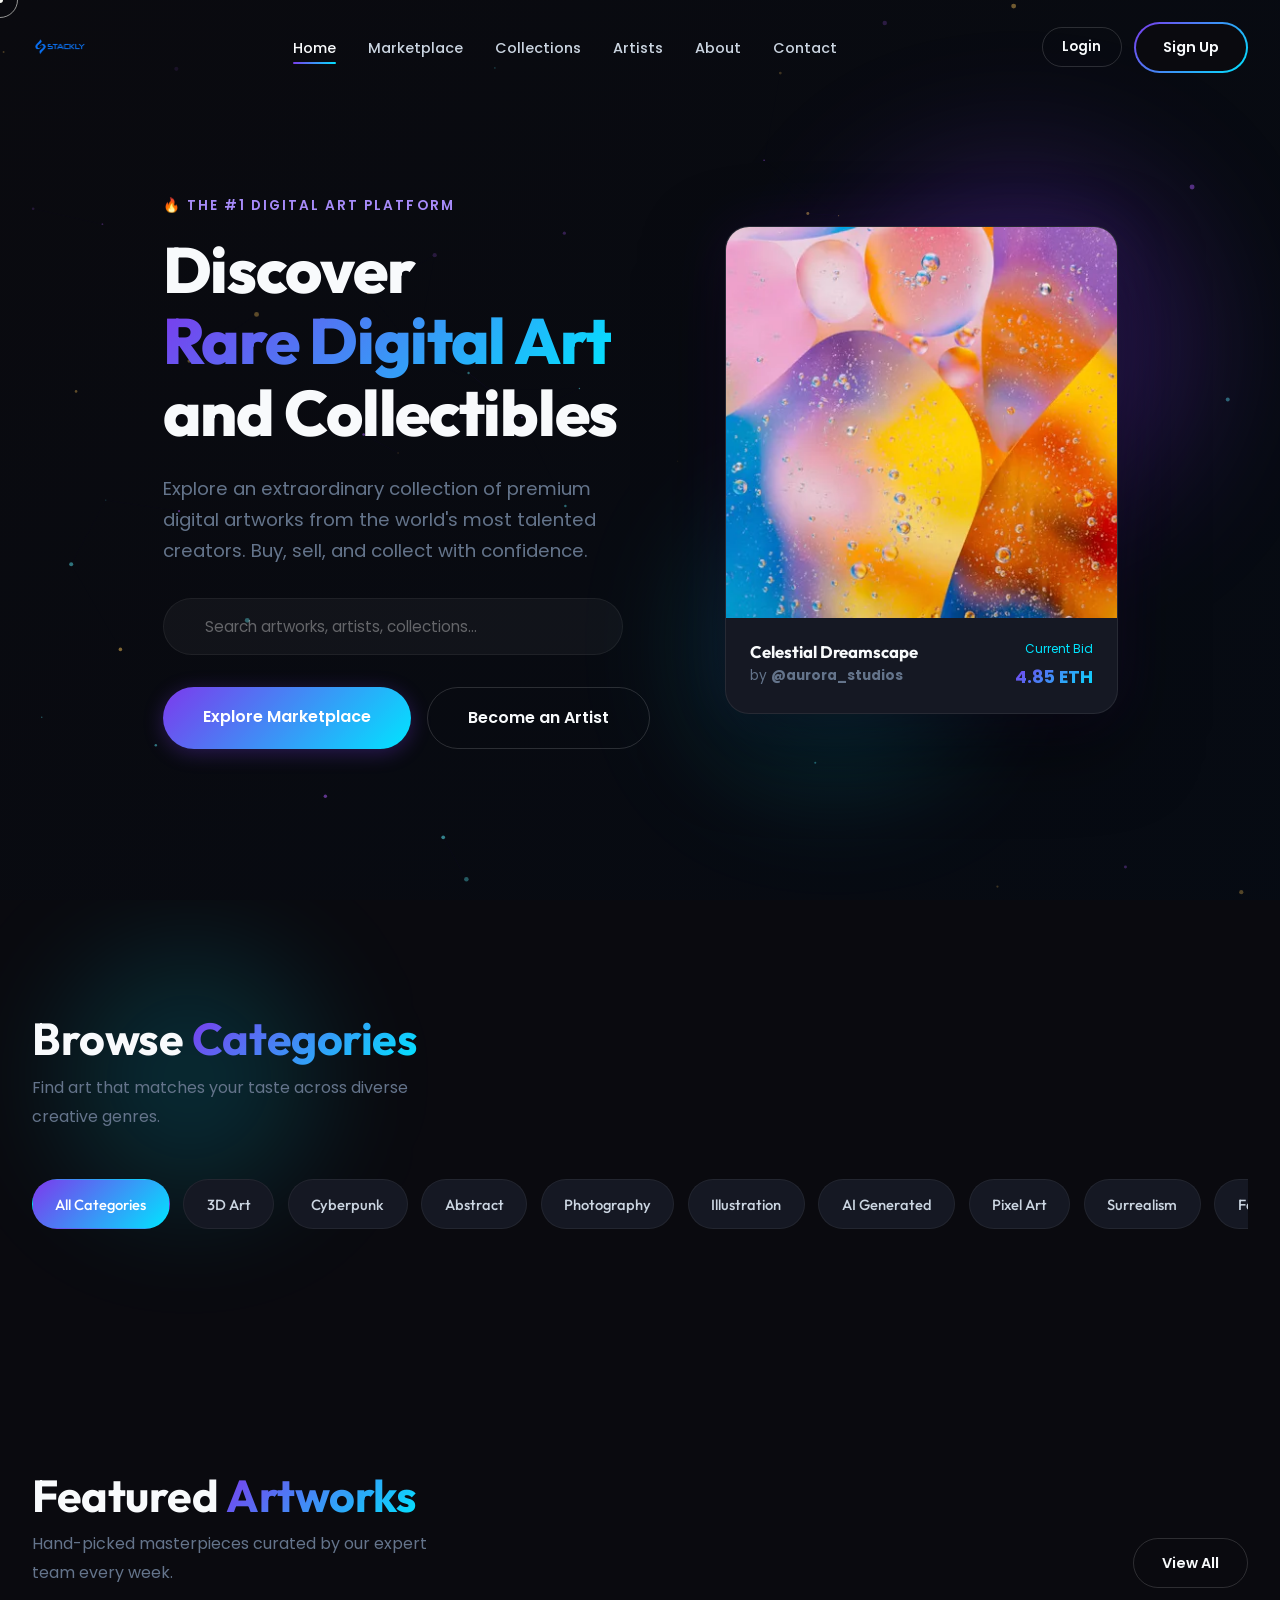
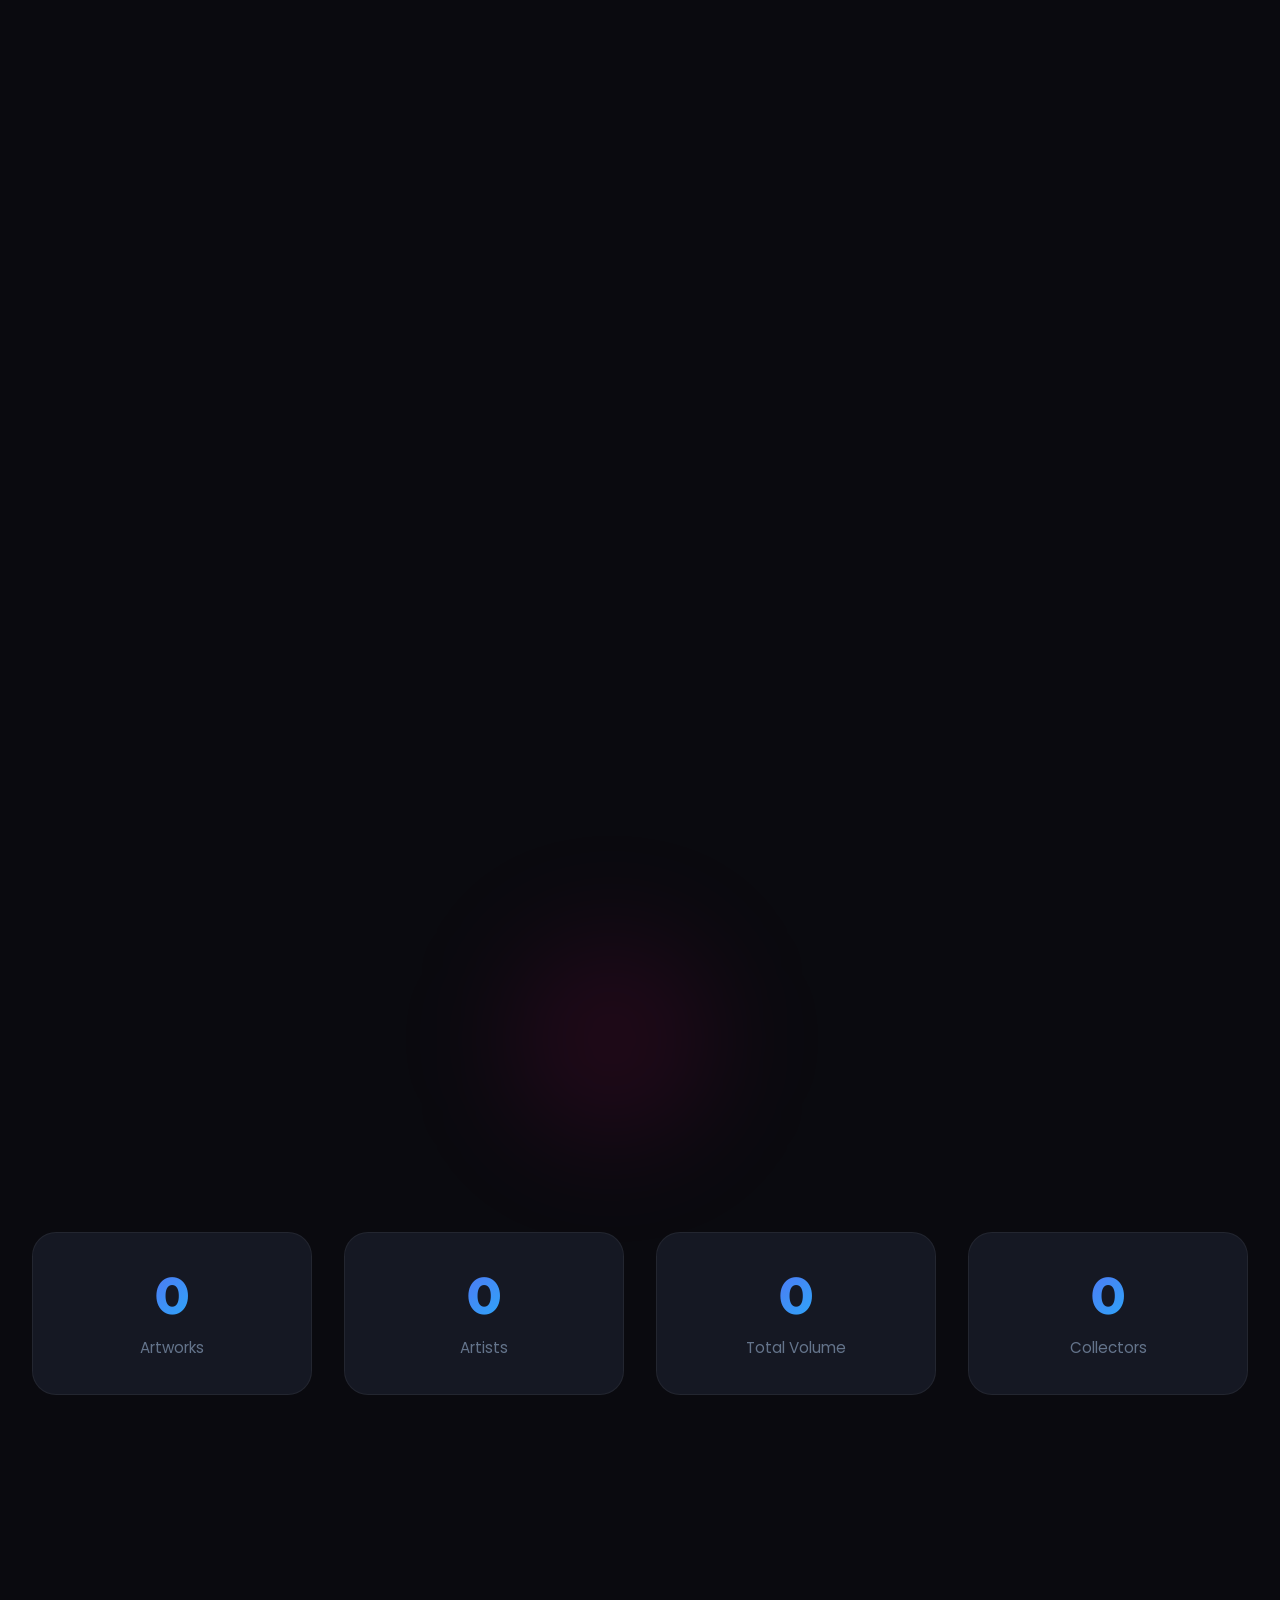
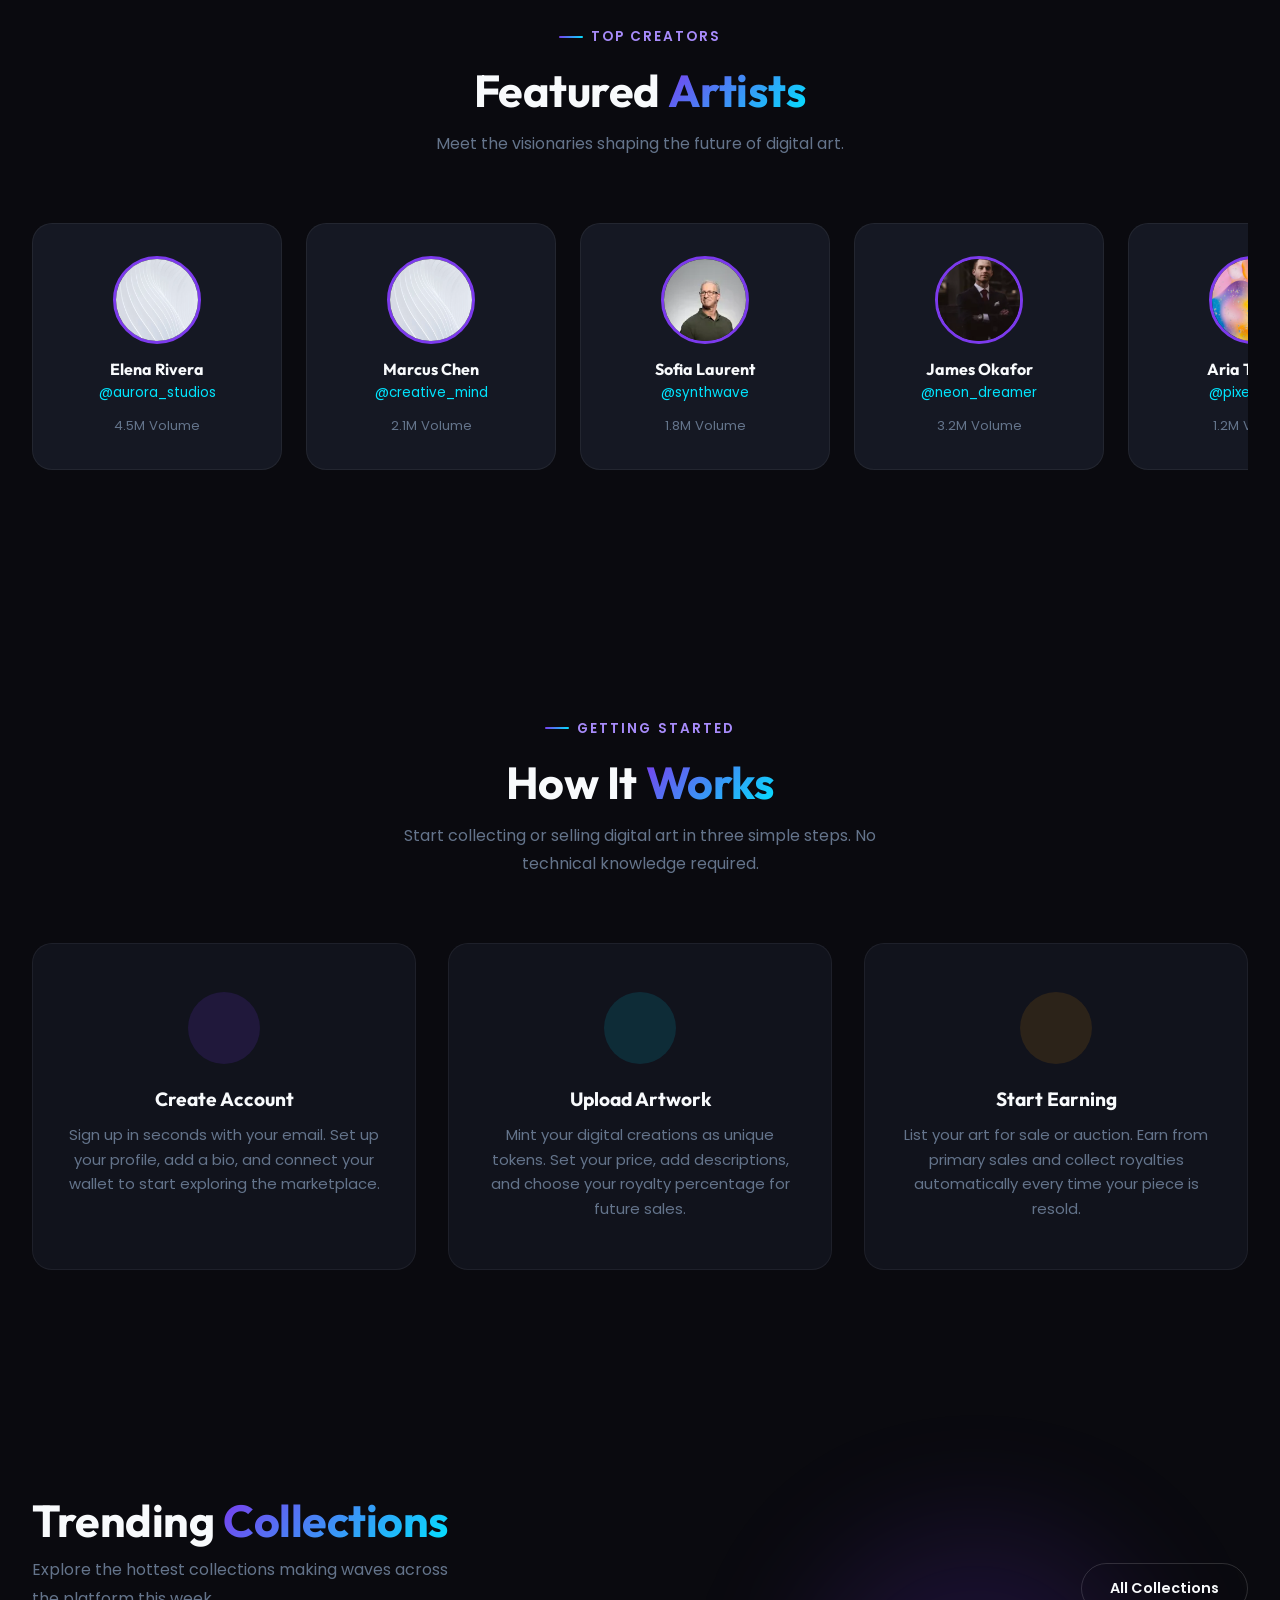
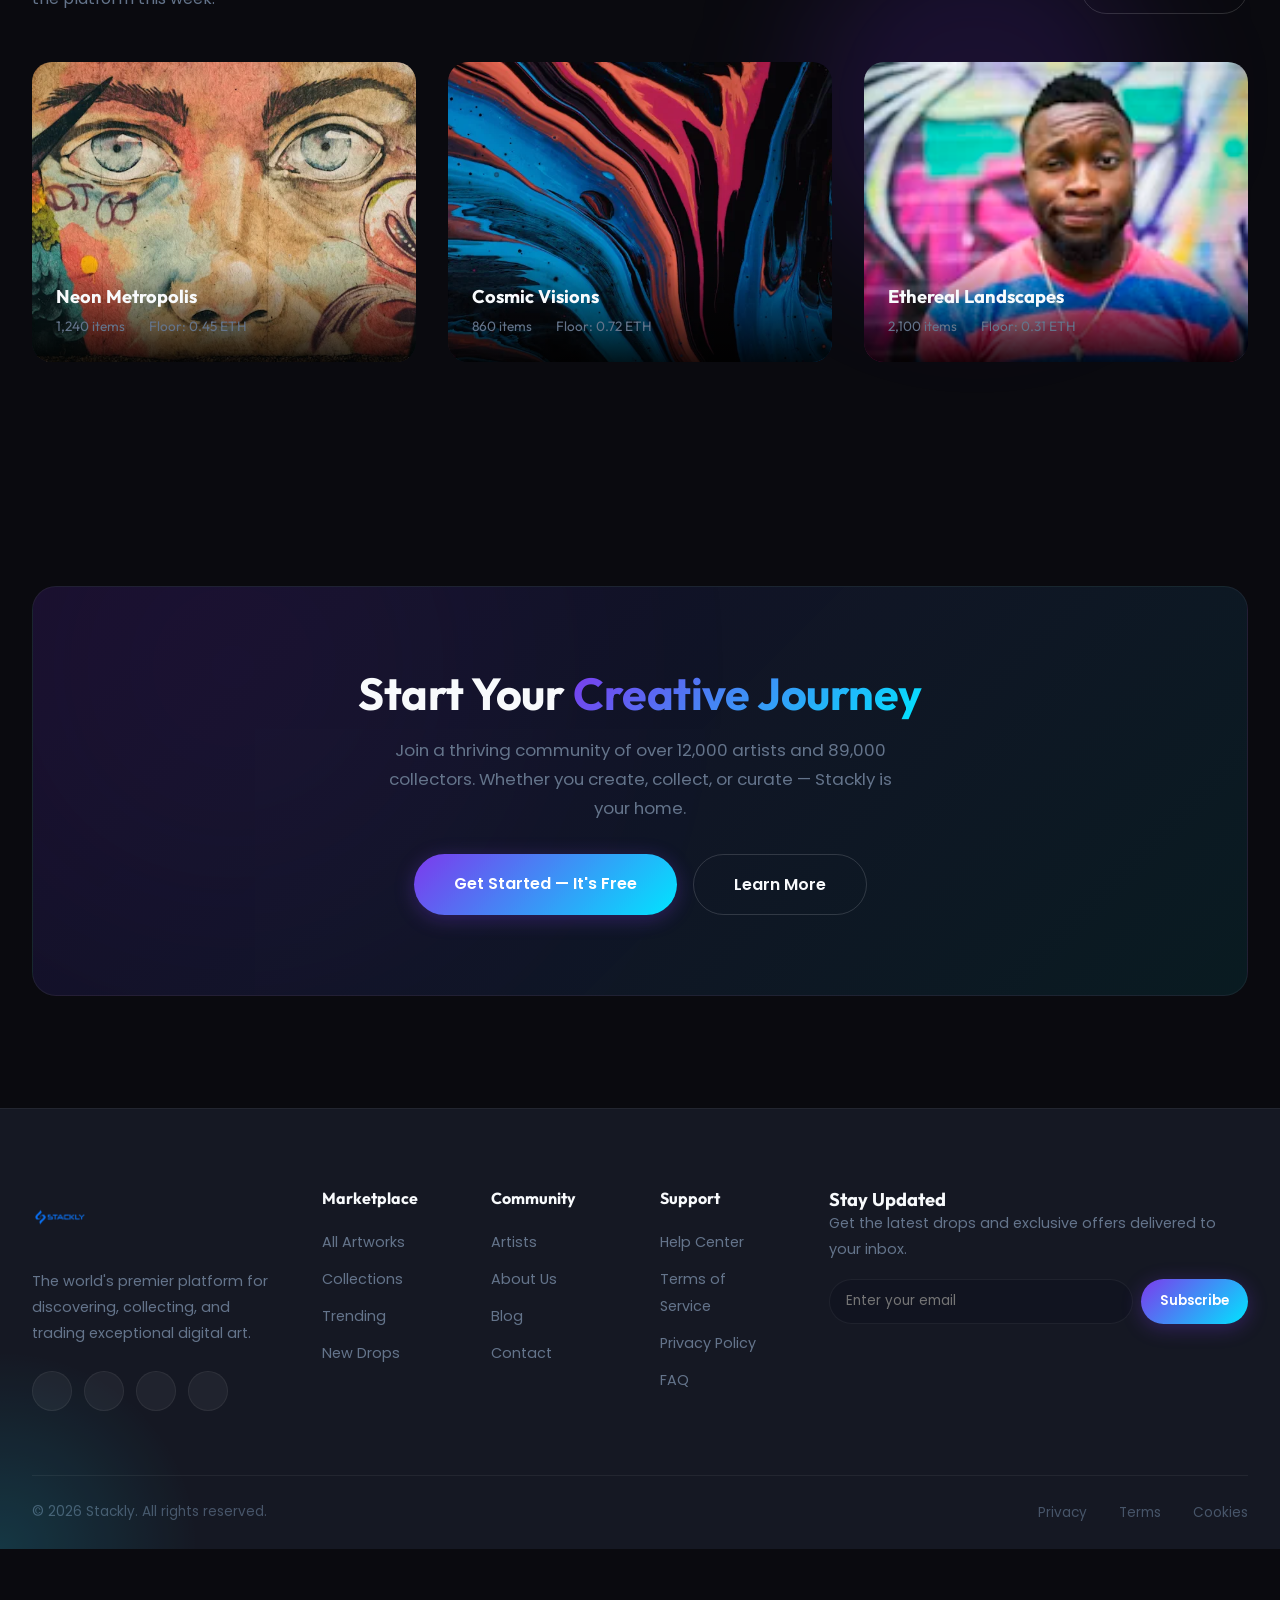
==== commit ab8654e5: "Add files via upload" ====
--- a/index.html
+++ b/index.html
@@ -1,511 +1,686 @@
-<!DOCTYPE html>
-<html lang="en">
-<head>
-    <meta charset="UTF-8">
-    <meta name="viewport" content="width=device-width, initial-scale=1.0">
-    <title>Stackly | Premium Digital Art Marketplace</title>
-    <link rel="stylesheet" href="css/styles.css">
-    <link rel="stylesheet" href="https://unicons.iconscout.com/release/v4.0.0/css/line.css">
-    <style>
-        .hero { min-height: 100vh; display: flex; align-items: center; position: relative; padding-top: 80px; }
-        .hero-content { flex: 1; padding-right: 2rem; z-index: 2; }
-        .hero h1 { font-size: 4.5rem; margin-bottom: 1.5rem; }
-        .hero p { font-size: 1.2rem; max-width: 500px; margin-bottom: 2.5rem; }
-        .search-bar { display: flex; background: rgba(255,255,255,0.05); border: 1px solid var(--glass-border); border-radius: var(--radius-full); padding: 0.5rem; margin-bottom: 2rem; max-width: 450px; backdrop-filter: blur(10px); }
-        .search-bar input { flex: 1; background: transparent; border: none; color: white; padding: 0.5rem 1rem; font-family: var(--font-secondary); outline: none; }
-        .hero-artwork { flex: 1; position: relative; z-index: 2; }
-        .hero-artwork-card { width: 100%; max-width: 500px; margin: 0 auto; border-radius: 30px; overflow: hidden; border: 1px solid rgba(255,255,255,0.1); box-shadow: 0 30px 60px rgba(0,0,0,0.5); animation: floatCard 6s ease-in-out infinite; }
-        @keyframes floatCard { 0% { transform: translateY(0); } 50% { transform: translateY(-10px); } 100% { transform: translateY(0); } }
-        .hero-artwork-card img { width: 100%; display: block; }
-
-        .stats-grid { display: grid; grid-template-columns: repeat(4, 1fr); gap: 2rem; text-align: center; }
-        .stat-item h3 { font-size: 3rem; margin-bottom: 0.5rem; }
-        
-        .section-header { display: flex; justify-content: space-between; align-items: flex-end; margin-bottom: 3rem; }
-        
-        .category-scroll { display: flex; gap: 1rem; overflow-x: auto; padding-bottom: 1rem; scrollbar-width: none; }
-        .category-pill { padding: 0.8rem 1.5rem; border-radius: var(--radius-full); background: var(--bg-card); border: 1px solid var(--glass-border); white-space: nowrap; font-weight: 500; cursor: pointer; transition: var(--transition-fast); }
-        .category-pill:hover, .category-pill.active { background: var(--gradient-primary); border-color: transparent; }
-    </style>
-</head>
-<body>
-        <div id="premium-loader">
+<!DOCTYPE html>
+<html lang="en">
+<head>
+    <meta charset="UTF-8">
+    <meta name="viewport" content="width=device-width, initial-scale=1.0">
+    <title>Stackly | Premium Digital Art Marketplace</title>
+    <link rel="stylesheet" href="css/styles.css">
+    <link rel="stylesheet" href="https://unicons.iconscout.com/release/v4.0.0/css/line.css">
+    <style>
+        /* ── Hero ──────────────────────────────── */
+        .home-hero{min-height:100vh;display:flex;align-items:center;position:relative;overflow:hidden;padding-top:100px;padding-bottom:60px;}
+        .home-hero .container{display:flex;align-items:center;gap:3rem;position:relative;z-index:2;}
+        .hero-content{flex:1 1 55%;max-width:640px;}
+        .hero-content h1{font-size:clamp(2.4rem,5vw,4.5rem);line-height:1.12;margin-bottom:1.5rem;font-weight:800;letter-spacing:-.02em;}
+        .hero-content p.hero-sub{font-size:1.15rem;color:var(--text-muted);max-width:480px;margin-bottom:2rem;line-height:1.7;}
+        .hero-btns{display:flex;gap:1rem;flex-wrap:wrap;}
+        .hero-artwork{flex:1 1 42%;display:flex;justify-content:center;position:relative;}
+
+        /* floating card */
+        .hero-artwork-card{width:100%;max-width:420px;border-radius:24px;overflow:hidden;background:var(--bg-card);border:1px solid rgba(255,255,255,.08);box-shadow:0 30px 80px rgba(0,0,0,.55),0 0 60px rgba(124,58,237,.12);animation:heroFloat 6s ease-in-out infinite;}
+        @keyframes heroFloat{0%,100%{transform:translateY(0) rotate(0deg)}50%{transform:translateY(-14px) rotate(.6deg)}}
+        .hero-artwork-card img{width:100%;aspect-ratio:1/1;object-fit:cover;display:block;}
+        .hero-card-info{padding:1.25rem 1.5rem;display:flex;justify-content:space-between;align-items:center;}
+        .hero-card-info h4{font-size:1.05rem;margin:0 0 .15rem;}
+        .hero-card-info .artist-name{font-size:.85rem;color:var(--text-muted);margin:0;}
+        .hero-card-info .price-block{text-align:right;}
+        .hero-card-info .price-label{font-size:.75rem;color:var(--accent-cyan);margin:0 0 .15rem;}
+        .hero-card-info .price-val{font-size:1.1rem;font-weight:700;margin:0;}
+
+        /* glow orbs behind hero card */
+        .hero-glow{position:absolute;border-radius:50%;filter:blur(80px);pointer-events:none;opacity:.35;z-index:0;}
+        .hero-glow-1{width:320px;height:320px;background:var(--accent-violet);top:-40px;right:-60px;}
+        .hero-glow-2{width:200px;height:200px;background:var(--accent-cyan);bottom:-30px;left:10px;}
+
+        /* ── Section spacing ──────────────────── */
+        .section{padding:6rem 0;}
+        .section-header{display:flex;justify-content:space-between;align-items:flex-end;margin-bottom:3rem;flex-wrap:wrap;gap:1rem;}
+        .section-header .section-title h2{margin-bottom:.4rem;}
+        .section-header .section-title p{color:var(--text-muted);max-width:440px;}
+
+        /* ── Search bar (hero) ────────────────── */
+        .search-bar{display:flex;align-items:center;background:rgba(255,255,255,.04);border:1px solid var(--glass-border);border-radius:9999px;padding:.45rem .5rem;margin-bottom:2rem;max-width:460px;backdrop-filter:blur(12px);}
+        .search-bar i{font-size:1.2rem;color:var(--text-muted);margin-left:.75rem;}
+        .search-bar input{flex:1;background:transparent;border:none;color:#fff;padding:.55rem .85rem;font-family:var(--font-secondary);outline:none;font-size:.95rem;}
+        .search-bar input::placeholder{color:rgba(255,255,255,.35);}
+
+        /* ── Category pills ───────────────────── */
+        .category-scroll{display:flex;gap:.85rem;overflow-x:auto;padding-bottom:1rem;scrollbar-width:none;}
+        .category-scroll::-webkit-scrollbar{display:none;}
+        .category-pill{padding:.7rem 1.4rem;border-radius:9999px;background:var(--bg-card);border:1px solid var(--glass-border);white-space:nowrap;font-weight:500;cursor:pointer;transition:all .25s ease;font-size:.92rem;}
+        .category-pill:hover,.category-pill.active{background:var(--gradient-primary);border-color:transparent;color:#fff;}
+
+        /* ── Featured grid card-body ──────────── */
+        .card-body{padding:1rem .25rem;}
+        .card-body h4{margin:0 0 .2rem;font-size:1rem;}
+        .card-body .artist-line{font-size:.84rem;color:var(--text-muted);margin:0 0 .7rem;}
+        .card-meta{display:flex;justify-content:space-between;align-items:center;}
+        .card-meta .price{font-weight:700;}
+        .card-meta .likes{color:var(--text-muted);font-size:.88rem;display:flex;align-items:center;gap:.3rem;cursor:pointer;}
+
+        /* ── Stats ────────────────────────────── */
+        .stats-section{padding:5rem 0;}
+        .stats-grid{display:grid;grid-template-columns:repeat(4,1fr);gap:2rem;text-align:center;}
+        .stat-item{padding:2rem 1rem;}
+        .stat-number{font-size:clamp(2rem,4vw,3.2rem);font-weight:800;margin-bottom:.4rem;}
+        .stat-label{color:var(--text-muted);font-size:.95rem;}
+
+        /* ── Carousel ─────────────────────────── */
+        .carousel-container{overflow:hidden;position:relative;padding:1rem 0;}
+        .carousel-track{display:flex;gap:1.5rem;width:max-content;animation:scrollCarousel 30s linear infinite;}
+        @keyframes scrollCarousel{0%{transform:translateX(0)}100%{transform:translateX(-50%)}}
+        .carousel-track:hover{animation-play-state:paused;}
+        .artist-carousel-card{width:250px;flex-shrink:0;text-align:center;padding:2rem 1.2rem;background:var(--bg-card);border:1px solid var(--glass-border);border-radius:20px;transition:border-color .3s,transform .3s;}
+        .artist-carousel-card:hover{border-color:var(--accent-violet);transform:translateY(-4px);}
+        .artist-carousel-card img{width:88px;height:88px;border-radius:50%;object-fit:cover;margin:0 auto 1rem;display:block;border:3px solid var(--accent-violet);}
+        .artist-carousel-card h4{margin:0 0 .15rem;font-size:1rem;}
+        .artist-carousel-card .handle{font-size:.84rem;color:var(--accent-cyan);margin:0 0 .5rem;}
+        .artist-carousel-card .volume{font-size:.82rem;color:var(--text-muted);}
+
+        /* ── How It Works ─────────────────────── */
+        .how-card{text-align:center;padding:3rem 2rem;border-radius:20px;}
+        .how-icon{width:72px;height:72px;border-radius:50%;display:flex;align-items:center;justify-content:center;margin:0 auto 1.5rem;font-size:1.6rem;}
+        .how-icon.violet{background:rgba(124,58,237,.15);color:var(--accent-violet);}
+        .how-icon.cyan{background:rgba(0,229,255,.12);color:var(--accent-cyan);}
+        .how-icon.amber{background:rgba(245,158,11,.12);color:var(--accent-amber);}
+        .how-card h3{margin-bottom:.75rem;font-size:1.2rem;}
+        .how-card p{color:var(--text-muted);font-size:.93rem;line-height:1.65;}
+
+        /* ── Trending Collections ─────────────── */
+        .collection-banner{position:relative;border-radius:20px;overflow:hidden;min-height:300px;display:flex;align-items:flex-end;}
+        .collection-banner img{position:absolute;inset:0;width:100%;height:100%;object-fit:cover;transition:transform .45s ease;}
+        .collection-banner:hover img{transform:scale(1.06);}
+        .collection-banner .coll-overlay{position:relative;z-index:2;width:100%;padding:1.5rem;background:linear-gradient(transparent,rgba(0,0,0,.85));}
+        .collection-banner .coll-overlay h3{margin:0 0 .4rem;font-size:1.15rem;}
+        .coll-meta{display:flex;gap:1.5rem;font-size:.85rem;color:var(--text-muted);}
+
+        /* ── CTA ──────────────────────────────── */
+        .cta-banner{text-align:center;padding:5rem 3rem;border-radius:24px;background:linear-gradient(135deg,rgba(124,58,237,.12),rgba(0,229,255,.08));border:1px solid var(--glass-border);position:relative;overflow:hidden;}
+        .cta-banner::before{content:'';position:absolute;width:400px;height:400px;background:var(--accent-violet);filter:blur(160px);opacity:.12;top:-120px;right:-120px;border-radius:50%;}
+        .cta-banner h2{font-size:clamp(1.8rem,3.5vw,2.8rem);margin-bottom:1rem;position:relative;}
+        .cta-banner p{color:var(--text-muted);max-width:540px;margin:0 auto 2rem;font-size:1.05rem;line-height:1.7;position:relative;}
+        .cta-banner .hero-btns{justify-content:center;position:relative;}
+
+        /* ── Mobile responsive ────────────────── */
+        @media(max-width:1024px){
+            .home-hero .container{flex-direction:column;text-align:center;}
+            .hero-content{max-width:100%;}
+            .hero-content p.hero-sub{margin-left:auto;margin-right:auto;}
+            .search-bar{margin-left:auto;margin-right:auto;}
+            .hero-btns{justify-content:center;}
+            .hero-artwork-card{max-width:360px;}
+        }
+        @media(max-width:768px){
+            .stats-grid{grid-template-columns:repeat(2,1fr);}
+            .grid-3{grid-template-columns:1fr;}
+            .section{padding:4rem 0;}
+        }
+        @media(max-width:480px){
+            .hero-content h1{font-size:2rem;}
+            .stats-grid{grid-template-columns:1fr 1fr;}
+        }
+    </style>
+    <link rel="stylesheet" href="css/animations.css">
+</head>
+<body>
+    <!-- Floating Particles -->
+    <div class="particle" style="width:250px; height:250px; background:rgba(0,229,255,0.15); top:15%; left:5%;"></div>
+    <div class="particle" style="width:350px; height:350px; background:rgba(124,58,237,0.15); bottom:20%; right:10%;"></div>
+    <div class="particle" style="width:200px; height:200px; background:rgba(255,0,128,0.1); top:40%; left:40%;"></div>
+    <!-- ═══ Loading Screen ═══ -->
+    <div id="premium-loader">
         <canvas id="loader-canvas"></canvas>
-        <div class="loader-noise"></div>
-        <div class="loader-mesh"></div>
         <div class="loader-content">
             <div class="loader-logo-container">
                 <div class="loader-ring"></div>
-                <img src="lo.webp" alt="Loading Logo" class="loader-logo-img">
+                <img src="lo.webp" alt="Loading" class="loader-logo-img">
             </div>
             <div class="loader-text-container">
                 <span id="loader-text"></span><span class="loader-cursor"></span>
             </div>
         </div>
         <div class="loader-progress-container">
-            <div class="loader-progress-bar" id="loader-progress">
-                <div class="loader-shimmer"></div>
-            </div>
-        </div>
-    </div>
-
-    <div class="aurora-bg"><div class="glow-3"></div></div>
-
-    <header>
-        <div class="container nav-container">
-            <a href="index.html" class="logo"><img src="lo.webp" alt="Stackly Logo"></a>
-            <ul class="nav-links">
-                <li><a href="index.html" class="active">Home</a></li>
-                <li><a href="marketplace.html">Marketplace</a></li>
-                <li><a href="collections.html">Collections</a></li>
-                <li><a href="artists.html">Artists</a></li>
-                <li><a href="about.html">About</a></li>
-                <li><a href="contact.html">Contact</a></li>
-            </ul>
-            <div class="nav-actions">
-                <a href="login.html" class="btn btn-outline magnetic-btn">Login</a>
-                <a href="signup.html" class="btn btn-gradient-border magnetic-btn"><span>Sign Up</span></a>
-            </div>
-        </div>
-    </header>
-
-    <!-- Hero Section -->
-    <section class="hero" style="position: relative; overflow: hidden;">
-        <canvas id="particles-canvas" style="position: absolute; top: 0; left: 0; width: 100%; height: 100%; z-index: 1; pointer-events: none;"></canvas>
-        <div class="container" style="display: flex; align-items: center; position: relative; z-index: 2;">
-            <div class="hero-content reveal">
-                <h1>Discover <br><span class="text-gradient">Rare Digital Art</span> <br>and Collectibles</h1>
-                <p>The world's first and largest premium digital marketplace for crypto collectibles and non-fungible tokens (NFTs).</p>
-                
-                <div class="search-bar">
-                    <i class="uil uil-search" style="font-size: 1.2rem; color: var(--text-muted); margin-left: 0.5rem; align-self: center;"></i>
-                    <input type="text" placeholder="Search for artists, collections, or artwork...">
-                </div>
-
-                <div style="display: flex; gap: 1rem;">
-                    <a href="marketplace.html" class="btn btn-primary magnetic-btn">Explore Marketplace</a>
-                    <a href="artists.html" class="btn btn-outline magnetic-btn">Become an Artist</a>
-                </div>
-            </div>
-            <div class="hero-artwork reveal" style="transition-delay: 0.2s; position: relative;">
-                
-                <!-- 3D Floating Ring -->
-                <div class="ring-container">
-                    <div class="ring">
-                        <div class="ring-card"></div>
-                        <div class="ring-card"></div>
-                        <div class="ring-card"></div>
-                        <div class="ring-card"></div>
-                        <div class="ring-card"></div>
-                        <div class="ring-card"></div>
-                    </div>
-                </div>
-
-                <div class="hero-artwork-card glass-panel tilt-card" style="position: relative; z-index: 2;">
-                    <div class="tilt-card-inner">
-                        <img id="hero-artwork-img" src="https://images.unsplash.com/photo-1618005182384-a83a8bd57fbe?q=80&w=1000&auto=format&fit=crop" alt="Featured Hero Art">
-                        <div style="padding: 1.5rem; display: flex; justify-content: space-between; align-items: center;">
-                            <div>
-                                <h4 id="hero-artwork-title" style="margin: 0; font-size: 1.1rem;">Cyberpunk Odyssey</h4>
-                                <p id="hero-artwork-author" style="margin: 0; font-size: 0.9rem;">by @neon_dreamer</p>
-                            </div>
-                            <div style="text-align: right;">
-                                <p style="margin: 0; font-size: 0.8rem; color: var(--accent-1);">Current Bid</p>
-                                <h4 id="hero-artwork-price" style="margin: 0;">2.5 ETH</h4>
-                            </div>
-                        </div>
-                    </div>
-                </div>
-            </div>
-        </div>
-    </section>
-
-    <!-- Browse Categories -->
-    <section class="container reveal">
-        <div class="section-header">
-            <h2>Browse Categories</h2>
-        </div>
-        <div class="category-scroll">
-            <div class="category-pill active">All Categories</div>
-            <div class="category-pill">3D Art</div>
-            <div class="category-pill">Cyberpunk</div>
-            <div class="category-pill">Abstract</div>
-            <div class="category-pill">Photography</div>
-            <div class="category-pill">Illustration</div>
-            <div class="category-pill">AI Generated</div>
-            <div class="category-pill">Pixel Art</div>
-        </div>
-    </section>
-
-    <!-- Featured Digital Art -->
-    <section class="container reveal">
-        <div class="section-header">
-            <div>
-                <h2>Featured Artworks</h2>
-                <p>Discover the most incredible digital art curated by our experts.</p>
-            </div>
-            <a href="marketplace.html" class="btn btn-outline magnetic-btn">View All <i class="uil uil-arrow-right"></i></a>
-        </div>
-
-        <div class="grid-4 reveal stagger-1">
-            <div class="card tilt-card">
-                <div class="tilt-card-inner">
-                    <div class="card-img-wrapper">
-                        <img src="https://images.unsplash.com/photo-1634986666676-ec8fd927c23d?q=80&w=600&auto=format&fit=crop" class="card-img" alt="Art 1">
-                        <div class="card-overlay"><a href="marketplace.html" class="btn btn-primary" style="width: 100%;"><i class="uil uil-eye"></i> Quick View</a></div>
-                    </div>
-                    <div style="margin-top: 1rem;">
-                        <h4 style="margin-bottom: 0.2rem;">Abstract Dimensions</h4>
-                        <p style="font-size: 0.85rem; margin-bottom: 0.8rem;">by @creative_mind</p>
-                        <div style="display: flex; justify-content: space-between; align-items: center;">
-                            <span class="text-gradient" style="font-weight: 700;">1.2 ETH</span>
-                            <span style="color: var(--text-muted); font-size: 0.9rem;"><i class="uil uil-heart"></i> 324</span>
-                        </div>
-                    </div>
-                </div>
-            </div>
-            
-            <div class="card tilt-card">
-                <div class="tilt-card-inner">
-                    <div class="card-img-wrapper">
-                        <img src="https://images.unsplash.com/photo-1614850523459-c2f4c699c52e?q=80&w=600&auto=format&fit=crop" class="card-img" alt="Art 2">
-                        <div class="card-overlay"><a href="marketplace.html" class="btn btn-primary" style="width: 100%;"><i class="uil uil-eye"></i> Quick View</a></div>
-                    </div>
-                    <div style="margin-top: 1rem;">
-                        <h4 style="margin-bottom: 0.2rem;">Neon Genesis</h4>
-                        <p style="font-size: 0.85rem; margin-bottom: 0.8rem;">by @synthwave</p>
-                        <div style="display: flex; justify-content: space-between; align-items: center;">
-                            <span class="text-gradient" style="font-weight: 700;">0.8 ETH</span>
-                            <span style="color: var(--text-muted); font-size: 0.9rem;"><i class="uil uil-heart"></i> 189</span>
-                        </div>
-                    </div>
-                </div>
-            </div>
-
-            <div class="card tilt-card">
-                <div class="tilt-card-inner">
-                    <div class="card-img-wrapper">
-                        <img src="https://images.unsplash.com/photo-1550684848-fac1c5b4e853?q=80&w=600&auto=format&fit=crop" class="card-img" alt="Art 3">
-                        <div class="card-overlay"><a href="marketplace.html" class="btn btn-primary" style="width: 100%;"><i class="uil uil-eye"></i> Quick View</a></div>
-                    </div>
-                    <div style="margin-top: 1rem;">
-                        <h4 style="margin-bottom: 0.2rem;">Digital Harmony</h4>
-                        <p style="font-size: 0.85rem; margin-bottom: 0.8rem;">by @art_bot</p>
-                        <div style="display: flex; justify-content: space-between; align-items: center;">
-                            <span class="text-gradient" style="font-weight: 700;">3.5 ETH</span>
-                            <span style="color: var(--text-muted); font-size: 0.9rem;"><i class="uil uil-heart"></i> 542</span>
-                        </div>
-                    </div>
-                </div>
-            </div>
-
-            <div class="card tilt-card">
-                <div class="tilt-card-inner">
-                    <div class="card-img-wrapper">
-                        <img src="https://images.unsplash.com/photo-1618172193763-c511deb635ca?q=80&w=600&auto=format&fit=crop" class="card-img" alt="Art 4">
-                        <div class="card-overlay"><a href="marketplace.html" class="btn btn-primary" style="width: 100%;"><i class="uil uil-eye"></i> Quick View</a></div>
-                    </div>
-                    <div style="margin-top: 1rem;">
-                        <h4 style="margin-bottom: 0.2rem;">Future Worlds</h4>
-                        <p style="font-size: 0.85rem; margin-bottom: 0.8rem;">by @visionary</p>
-                        <div style="display: flex; justify-content: space-between; align-items: center;">
-                            <span class="text-gradient" style="font-weight: 700;">0.5 ETH</span>
-                            <span style="color: var(--text-muted); font-size: 0.9rem;"><i class="uil uil-heart"></i> 122</span>
-                        </div>
-                    </div>
-                </div>
-            </div>
-        </div>
-    </section>
-
-    <!-- Auto-scrolling Featured Artists Carousel -->
-    <section class="container reveal">
-        <div style="text-align: center; margin-bottom: 3rem;">
-            <h2>Featured <span class="text-gradient">Artists</span></h2>
-        </div>
-        <div class="carousel-container">
-            <div class="carousel-track">
-                <!-- Artist 1 -->
-                <div class="card tilt-card" style="width: 250px; text-align: center; display: inline-block;">
-                    <div class="tilt-card-inner" style="padding: 2rem;">
-                        <img src="https://images.unsplash.com/photo-1534528741775-53994a69daeb?q=80&w=150&auto=format&fit=crop" style="width: 100px; height: 100px; border-radius: 50%; margin: 0 auto 1rem; border: 2px solid var(--accent-1);" alt="Artist">
-                        <h4 style="margin: 0;">@neon_dreamer</h4>
-                        <p style="font-size: 0.8rem; color: var(--text-muted); margin: 0.5rem 0;">4.5M Volume</p>
-                    </div>
-                </div>
-                <!-- Artist 2 -->
-                <div class="card tilt-card" style="width: 250px; text-align: center; display: inline-block;">
-                    <div class="tilt-card-inner" style="padding: 2rem;">
-                        <img src="https://images.unsplash.com/photo-1507003211169-0a1dd7228f2d?q=80&w=150&auto=format&fit=crop" style="width: 100px; height: 100px; border-radius: 50%; margin: 0 auto 1rem; border: 2px solid var(--accent-2);" alt="Artist">
-                        <h4 style="margin: 0;">@creative_mind</h4>
-                        <p style="font-size: 0.8rem; color: var(--text-muted); margin: 0.5rem 0;">2.1M Volume</p>
-                    </div>
-                </div>
-                <!-- Artist 3 -->
-                <div class="card tilt-card" style="width: 250px; text-align: center; display: inline-block;">
-                    <div class="tilt-card-inner" style="padding: 2rem;">
-                        <img src="https://images.unsplash.com/photo-1494790108377-be9c29b29330?q=80&w=150&auto=format&fit=crop" style="width: 100px; height: 100px; border-radius: 50%; margin: 0 auto 1rem; border: 2px solid var(--accent-3);" alt="Artist">
-                        <h4 style="margin: 0;">@synthwave</h4>
-                        <p style="font-size: 0.8rem; color: var(--text-muted); margin: 0.5rem 0;">1.8M Volume</p>
-                    </div>
-                </div>
-                <!-- Artist 4 -->
-                <div class="card tilt-card" style="width: 250px; text-align: center; display: inline-block;">
-                    <div class="tilt-card-inner" style="padding: 2rem;">
-                        <img src="https://images.unsplash.com/photo-1527980965255-d3b416303d12?q=80&w=150&auto=format&fit=crop" style="width: 100px; height: 100px; border-radius: 50%; margin: 0 auto 1rem; border: 2px solid var(--glass-border);" alt="Artist">
-                        <h4 style="margin: 0;">@art_bot</h4>
-                        <p style="font-size: 0.8rem; color: var(--text-muted); margin: 0.5rem 0;">800K Volume</p>
-                    </div>
-                </div>
-                <!-- Artist 5 -->
-                <div class="card tilt-card" style="width: 250px; text-align: center; display: inline-block;">
-                    <div class="tilt-card-inner" style="padding: 2rem;">
-                        <img src="https://images.unsplash.com/photo-1438761681033-6461ffad8d80?q=80&w=150&auto=format&fit=crop" style="width: 100px; height: 100px; border-radius: 50%; margin: 0 auto 1rem; border: 2px solid var(--glass-border);" alt="Artist">
-                        <h4 style="margin: 0;">@visionary</h4>
-                        <p style="font-size: 0.8rem; color: var(--text-muted); margin: 0.5rem 0;">1.2M Volume</p>
-                    </div>
-                </div>
-                
-                <!-- DUPLICATE FOR SEAMLESS SCROLL -->
-                <div class="card tilt-card" style="width: 250px; text-align: center; display: inline-block;">
-                    <div class="tilt-card-inner" style="padding: 2rem;">
-                        <img src="https://images.unsplash.com/photo-1534528741775-53994a69daeb?q=80&w=150&auto=format&fit=crop" style="width: 100px; height: 100px; border-radius: 50%; margin: 0 auto 1rem; border: 2px solid var(--accent-1);" alt="Artist">
-                        <h4 style="margin: 0;">@neon_dreamer</h4>
-                        <p style="font-size: 0.8rem; color: var(--text-muted); margin: 0.5rem 0;">4.5M Volume</p>
-                    </div>
-                </div>
-                <div class="card tilt-card" style="width: 250px; text-align: center; display: inline-block;">
-                    <div class="tilt-card-inner" style="padding: 2rem;">
-                        <img src="https://images.unsplash.com/photo-1507003211169-0a1dd7228f2d?q=80&w=150&auto=format&fit=crop" style="width: 100px; height: 100px; border-radius: 50%; margin: 0 auto 1rem; border: 2px solid var(--accent-2);" alt="Artist">
-                        <h4 style="margin: 0;">@creative_mind</h4>
-                        <p style="font-size: 0.8rem; color: var(--text-muted); margin: 0.5rem 0;">2.1M Volume</p>
-                    </div>
-                </div>
-            </div>
-        </div>
-    </section>
-
-    <!-- Platform Features -->
-    <section class="container reveal">
-        <div style="text-align: center; margin-bottom: 4rem;">
-            <h2>Platform <span class="text-gradient">Features</span></h2>
-            <p style="max-width: 600px; margin: 0 auto;">Experience the most robust, secure, and user-friendly digital art marketplace in the world.</p>
-        </div>
-        <div class="grid-3 reveal stagger-2">
-            <div class="card tilt-card" style="text-align: center; padding: 3rem 2rem;">
-                <div class="tilt-card-inner">
-                    <div style="width: 60px; height: 60px; background: rgba(109, 40, 217, 0.2); border-radius: 50%; display: flex; align-items: center; justify-content: center; margin: 0 auto 1.5rem; color: var(--accent-1); font-size: 1.5rem;">
-                        <i class="uil uil-shield-check"></i>
-                    </div>
-                    <h3>Secure Transactions</h3>
-                    <p>All smart contracts are heavily audited to ensure maximum security for your digital assets.</p>
-                </div>
-            </div>
-            <div class="card tilt-card" style="text-align: center; padding: 3rem 2rem;">
-                <div class="tilt-card-inner">
-                    <div style="width: 60px; height: 60px; background: rgba(59, 130, 246, 0.2); border-radius: 50%; display: flex; align-items: center; justify-content: center; margin: 0 auto 1.5rem; color: var(--accent-2); font-size: 1.5rem;">
-                        <i class="uil uil-bolt-alt"></i>
-                    </div>
-                    <h3>Lightning Fast</h3>
-                    <p>Experience zero-latency browsing and instant transaction confirmations on our Layer-2 scaling solution.</p>
-                </div>
-            </div>
-            <div class="card tilt-card" style="text-align: center; padding: 3rem 2rem;">
-                <div class="tilt-card-inner">
-                    <div style="width: 60px; height: 60px; background: rgba(236, 72, 153, 0.2); border-radius: 50%; display: flex; align-items: center; justify-content: center; margin: 0 auto 1.5rem; color: var(--accent-3); font-size: 1.5rem;">
-                        <i class="uil uil-users-alt"></i>
-                    </div>
-                    <h3>Vibrant Community</h3>
-                    <p>Join thousands of active creators and collectors engaging daily on our premium platform.</p>
-                </div>
-            </div>
-        </div>
-    </section>
-
-    <!-- How It Works Section -->
-    <section class="container reveal">
-        <div style="text-align: center; margin-bottom: 4rem;">
-            <h2>How It <span class="text-gradient">Works</span></h2>
-            <p>Start your NFT journey in three simple steps.</p>
-        </div>
-        <div class="grid-3 reveal stagger-2">
-            <div class="card tilt-card" style="text-align: center; padding: 3rem 2rem;">
-                <div class="tilt-card-inner">
-                    <div style="width: 60px; height: 60px; background: rgba(109, 40, 217, 0.2); border-radius: 50%; display: flex; align-items: center; justify-content: center; margin: 0 auto 1.5rem; color: var(--accent-1); font-size: 1.5rem;">
-                        <i class="uil uil-wallet"></i>
-                    </div>
-                    <h3>1. Set up your wallet</h3>
-                    <p>Once you've set up your wallet of choice, connect it to Stackly by clicking the wallet icon in the top right corner.</p>
-                </div>
-            </div>
-            <div class="card tilt-card" style="text-align: center; padding: 3rem 2rem;">
-                <div class="tilt-card-inner">
-                    <div style="width: 60px; height: 60px; background: rgba(59, 130, 246, 0.2); border-radius: 50%; display: flex; align-items: center; justify-content: center; margin: 0 auto 1.5rem; color: var(--accent-2); font-size: 1.5rem;">
-                        <i class="uil uil-apps"></i>
-                    </div>
-                    <h3>2. Create your collection</h3>
-                    <p>Click My Collections and set up your collection. Add social links, a description, profile & banner images, and set a secondary sales fee.</p>
-                </div>
-            </div>
-            <div class="card tilt-card" style="text-align: center; padding: 3rem 2rem;">
-                <div class="tilt-card-inner">
-                    <div style="width: 60px; height: 60px; background: rgba(236, 72, 153, 0.2); border-radius: 50%; display: flex; align-items: center; justify-content: center; margin: 0 auto 1.5rem; color: var(--accent-3); font-size: 1.5rem;">
-                        <i class="uil uil-tag-alt"></i>
-                    </div>
-                    <h3>3. List them for sale</h3>
-                    <p>Choose between auctions, fixed-price listings, and declining-price listings. You choose how you want to sell your art.</p>
-                </div>
-            </div>
-        </div>
-    </section>
-
-    <!-- Testimonials -->
-    <section class="container reveal">
-        <div style="text-align: center; margin-bottom: 4rem;">
-            <h2>Customer <span class="text-gradient">Testimonials</span></h2>
-            <p>What creators and collectors say about Stackly.</p>
-        </div>
-        <div class="grid-2 reveal stagger-1">
-            <div class="testimonial-card tilt-card">
-                <div class="tilt-card-inner">
-                    <p style="font-size: 1.1rem; font-style: italic; margin-bottom: 2rem;">"Stackly has completely transformed how I monetize my digital art. The premium interface and engaged community make it the best marketplace out there."</p>
-                    <div style="display: flex; align-items: center; gap: 1rem;">
-                        <img src="https://images.unsplash.com/photo-1534528741775-53994a69daeb?q=80&w=100&auto=format&fit=crop" style="width: 50px; height: 50px; border-radius: 50%;" alt="User">
-                        <div>
-                            <h4 style="margin: 0; font-size: 1rem;">Elena Rostova</h4>
-                            <p style="margin: 0; font-size: 0.8rem; color: var(--accent-1);">Top Creator</p>
-                        </div>
-                    </div>
-                </div>
-            </div>
-            <div class="testimonial-card tilt-card">
-                <div class="tilt-card-inner">
-                    <p style="font-size: 1.1rem; font-style: italic; margin-bottom: 2rem;">"As a collector, I appreciate the seamless UX and the high quality of curated artworks. It feels like walking through a high-end digital gallery."</p>
-                    <div style="display: flex; align-items: center; gap: 1rem;">
-                        <img src="https://images.unsplash.com/photo-1507003211169-0a1dd7228f2d?q=80&w=100&auto=format&fit=crop" style="width: 50px; height: 50px; border-radius: 50%;" alt="User">
-                        <div>
-                            <h4 style="margin: 0; font-size: 1rem;">James Cooper</h4>
-                            <p style="margin: 0; font-size: 0.8rem; color: var(--accent-2);">Verified Collector</p>
-                        </div>
-                    </div>
-                </div>
-            </div>
-        </div>
-    </section>
-
-    <!-- Statistics -->
-    <section class="container reveal">
-        <div class="glass-panel" style="padding: 4rem;">
-            <div class="stats-grid">
-                <div class="stat-item">
-                    <h3 class="text-gradient"><span class="counter" data-target="45">0</span>K+</h3>
-                    <p>Total Artworks</p>
-                </div>
-                <div class="stat-item">
-                    <h3 class="text-gradient"><span class="counter" data-target="12">0</span>K+</h3>
-                    <p>Auctions</p>
-                </div>
-                <div class="stat-item">
-                    <h3 class="text-gradient"><span class="counter" data-target="8">0</span>K+</h3>
-                    <p>Artists</p>
-                </div>
-                <div class="stat-item">
-                    <h3 class="text-gradient"><span class="counter" data-target="2.5">0</span>M</h3>
-                    <p>Volume (USD)</p>
-                </div>
-            </div>
-        </div>
-    </section>
-
-    <!-- FAQ Section -->
-    <section class="container reveal">
-        <div style="text-align: center; margin-bottom: 4rem;">
-            <h2>Frequently Asked <span class="text-gradient">Questions</span></h2>
-            <p>Everything you need to know about Stackly.</p>
-        </div>
-        <div style="max-width: 800px; margin: 0 auto; display: flex; flex-direction: column; gap: 1rem;">
-            <div class="glass-panel" style="padding: 1.5rem;">
-                <h4 style="margin: 0 0 0.5rem 0;">What is an NFT?</h4>
-                <p style="margin: 0; font-size: 0.9rem; color: var(--text-muted);">An NFT (Non-Fungible Token) is a unique digital asset verified using blockchain technology, ensuring authenticity and ownership.</p>
-            </div>
-            <div class="glass-panel" style="padding: 1.5rem;">
-                <h4 style="margin: 0 0 0.5rem 0;">How do I buy art on Stackly?</h4>
-                <p style="margin: 0; font-size: 0.9rem; color: var(--text-muted);">Connect your digital wallet (like MetaMask), fund it with Ethereum, browse our marketplace, and click "Buy Now" or place a bid on an artwork.</p>
-            </div>
-            <div class="glass-panel" style="padding: 1.5rem;">
-                <h4 style="margin: 0 0 0.5rem 0;">Are there any fees?</h4>
-                <p style="margin: 0; font-size: 0.9rem; color: var(--text-muted);">Stackly charges a standard 2.5% transaction fee on all secondary sales. Minting fees depend on current Ethereum gas prices.</p>
-            </div>
-        </div>
-    </section>
-
-    <!-- Newsletter -->
-    <section class="container reveal">
-        <div style="background: var(--gradient-primary); padding: 4rem; border-radius: var(--radius-lg); text-align: center; position: relative; overflow: hidden;">
-            <div style="position: relative; z-index: 1; max-width: 600px; margin: 0 auto;">
-                <h2 style="margin-bottom: 1rem;">Never miss a drop</h2>
-                <p style="color: white; font-size: 1.1rem; margin-bottom: 2rem;">Subscribe to our super-exclusive drop list and be the first to know about upcoming releases.</p>
-                <form style="display: flex; gap: 1rem;">
-                    <input type="email" class="form-input" placeholder="Your email address" style="flex: 1; background: rgba(255,255,255,0.1); border-color: rgba(255,255,255,0.2); color: white;" required>
-                    <button type="submit" class="btn magnetic-btn" style="background: white; color: var(--accent-1);">Subscribe</button>
-                </form>
-            </div>
-        </div>
-    </section>
-
-    <!-- Premium Footer -->
-    <footer>
-        <div class="container">
-            <div class="footer-grid">
-                <div class="footer-col">
-                    <a href="index.html" class="logo" style="margin-bottom: 1.5rem;">
-                        <img src="lo.webp" alt="Stackly Logo">
-                    </a>
-                    <p style="margin-bottom: 1.5rem;">The world's first and largest digital marketplace for crypto collectibles and non-fungible tokens (NFTs).</p>
-                    <div style="display: flex; gap: 1rem; font-size: 1.5rem;">
-                        <a href="404.html" style="color: var(--text-muted);"><i class="uil uil-twitter"></i></a>
-                        <a href="404.html" style="color: var(--text-muted);"><i class="uil uil-discord"></i></a>
-                        <a href="404.html" style="color: var(--text-muted);"><i class="uil uil-instagram"></i></a>
-                    </div>
-                </div>
-                <div class="footer-col">
-                    <h4>Marketplace</h4>
-                    <ul class="footer-links">
-                        <li><a href="404.html">All Artworks</a></li>
-                        <li><a href="404.html">New Releases</a></li>
-                        <li><a href="404.html">Top Artists</a></li>
-                        <li><a href="404.html">Collections</a></li>
-                    </ul>
-                </div>
-                <div class="footer-col">
-                    <h4>My Account</h4>
-                    <ul class="footer-links">
-                        <li><a href="login.html">Profile</a></li>
-                        <li><a href="404.html">Favorites</a></li>
-                        <li><a href="404.html">My Collections</a></li>
-                        <li><a href="404.html">Settings</a></li>
-                    </ul>
-                </div>
-                <div class="footer-col">
-                    <h4>Company</h4>
-                    <ul class="footer-links">
-                        <li><a href="about.html">About Us</a></li>
-                        <li><a href="404.html">Careers</a></li>
-                        <li><a href="contact.html">Contact</a></li>
-                        <li><a href="404.html">Privacy Policy</a></li>
-                    </ul>
-                </div>
-            </div>
-            <div class="footer-bottom">
-                <p>&copy; 2026 Stackly. All rights reserved.</p>
-                <div style="display: flex; gap: 1.5rem;">
-                    <a href="404.html">Terms</a>
-                    <a href="404.html">Privacy</a>
-                </div>
-            </div>
-        </div>
-    </footer>
-
-    <script src="js/main.js?v=2"></script>
-</body>
-</html>
+            <div class="loader-progress-bar" id="loader-progress"></div>
+        </div>
+    </div>
+
+    <!-- ═══ Aurora Background ═══ -->
+    <div class="aurora-bg"><div class="glow-3"></div></div>
+
+    <!-- ═══ Header ═══ -->
+    <header>
+        <div class="container nav-container">
+            <a href="index.html" class="logo"><img src="lo.webp" alt="Stackly"></a>
+            <ul class="nav-links">
+                <li><a href="index.html" class="active">Home</a></li>
+                <li><a href="marketplace.html">Marketplace</a></li>
+                <li><a href="collections.html">Collections</a></li>
+                <li><a href="artists.html">Artists</a></li>
+                <li><a href="about.html">About</a></li>
+                <li><a href="contact.html">Contact</a></li>
+            <li class="mobile-login-btn"><a href="login.html" class="btn btn-primary" style="display:block;text-align:center;">Login</a></li>
+            </ul>
+            <div class="nav-actions">
+                <a href="login.html" class="btn btn-outline btn-sm magnetic-btn">Login</a>
+                <a href="signup.html" class="btn btn-gradient-border magnetic-btn"><span>Sign Up</span></a>
+                <button class="hamburger" aria-label="Menu"><span></span><span></span><span></span></button>
+            </div>
+        </div>
+    </header>
+
+
+    <!-- ═══════════════════════════════════════
+         HERO SECTION
+         ═══════════════════════════════════════ -->
+    <section class="home-hero animated-gradient-bg reveal">
+        <canvas id="particles-canvas" style="position:absolute;top:0;left:0;width:100%;height:100%;z-index:1;pointer-events:none;"></canvas>
+
+        <div class="container">
+            <!-- Left: Copy -->
+            <div class="hero-content reveal">
+                <span class="section-label" style="margin-bottom:1rem;display:inline-block;">🔥 The #1 Digital Art Platform</span>
+                <h1 class="text-reveal">Discover<br><span class="text-gradient">Rare Digital Art</span><br>and Collectibles</h1>
+                <p class="hero-sub">Explore an extraordinary collection of premium digital artworks from the world's most talented creators. Buy, sell, and collect with confidence.</p>
+
+                <div class="search-bar">
+                    <i class="uil uil-search"></i>
+                    <input type="text" placeholder="Search artworks, artists, collections…">
+                </div>
+
+                <div class="hero-btns">
+                    <a href="marketplace.html" class="btn btn-primary btn-lg magnetic-btn">Explore Marketplace</a>
+                    <a href="signup.html" class="btn btn-outline btn-lg magnetic-btn">Become an Artist</a>
+                </div>
+            </div>
+
+            <!-- Right: Floating artwork card -->
+            <div class="hero-artwork reveal" style="transition-delay:.25s;">
+                <div class="hero-glow hero-glow-1"></div>
+                <div class="hero-glow hero-glow-2"></div>
+
+                <div class="float-artwork">
+                    <div class="hero-artwork-card tilt-card">
+                        <img loading="lazy" src="IMAGE/about hero.webp" alt="Celestial Dreamscape — Featured Artwork">
+                        <div class="hero-card-info">
+                            <div>
+                                <h4>Celestial Dreamscape</h4>
+                                <p class="artist-name">by <strong>@aurora_studios</strong></p>
+                            </div>
+                            <div class="price-block">
+                                <p class="price-label">Current Bid</p>
+                                <p class="price-val text-gradient">4.85 ETH</p>
+                            </div>
+                        </div>
+                    </div>
+                </div>
+            </div>
+        </div>
+    </section>
+
+
+    <!-- ═══════════════════════════════════════
+         1 · BROWSE CATEGORIES
+         ═══════════════════════════════════════ -->
+    <section class="reveal" class="section">
+        <div class="container reveal">
+            <div class="section-header">
+                <div class="section-title">
+                    <h2>Browse <span class="text-gradient">Categories</span></h2>
+                    <p>Find art that matches your taste across diverse creative genres.</p>
+                </div>
+            </div>
+            <div class="category-scroll">
+                <div class="category-pill active">All Categories</div>
+                <div class="category-pill">3D Art</div>
+                <div class="category-pill">Cyberpunk</div>
+                <div class="category-pill">Abstract</div>
+                <div class="category-pill">Photography</div>
+                <div class="category-pill">Illustration</div>
+                <div class="category-pill">AI Generated</div>
+                <div class="category-pill">Pixel Art</div>
+                <div class="category-pill">Surrealism</div>
+                <div class="category-pill">Fantasy</div>
+            </div>
+        </div>
+    </section>
+
+
+    <!-- ═══════════════════════════════════════
+         2 · FEATURED ARTWORKS (8 cards)
+         ═══════════════════════════════════════ -->
+    <section class="reveal" class="section">
+        <div class="container">
+            <div class="section-header reveal">
+                <div class="section-title">
+                    <h2>Featured <span class="text-gradient">Artworks</span></h2>
+                    <p>Hand-picked masterpieces curated by our expert team every week.</p>
+                </div>
+                <a href="marketplace.html" class="btn btn-outline magnetic-btn">View All <i class="uil uil-arrow-right"></i></a>
+            </div>
+
+            <div class="grid-4 stagger">
+                <!-- Card 1 -->
+                <div class="card tilt-card glow-card">
+                    <div class="card-img-wrapper">
+                        <img loading="lazy" src="IMAGE/abstract dimension.webp" class="card-img" alt="Abstract Dimensions">
+                        <div class="card-overlay"><a href="marketplace.html" class="btn btn-primary"><i class="uil uil-eye"></i> Quick View</a></div>
+                    </div>
+                    <div class="card-body">
+                        <h4>Abstract Dimensions</h4>
+                        <p class="artist-line">by @creative_mind</p>
+                        <div class="card-meta">
+                            <span class="price text-gradient">1.2 ETH</span>
+                            <span class="likes card-likes"><i class="uil uil-heart"></i> <span class="like-count">324</span></span>
+                        </div>
+                    </div>
+                </div>
+
+                <!-- Card 2 -->
+                <div class="card tilt-card glow-card">
+                    <div class="card-img-wrapper">
+                        <img loading="lazy" src="IMAGE/abstract visions.webp" class="card-img" alt="Neon Genesis">
+                        <div class="card-overlay"><a href="marketplace.html" class="btn btn-primary"><i class="uil uil-eye"></i> Quick View</a></div>
+                    </div>
+                    <div class="card-body">
+                        <h4>Neon Genesis</h4>
+                        <p class="artist-line">by @synthwave</p>
+                        <div class="card-meta">
+                            <span class="price text-gradient">0.85 ETH</span>
+                            <span class="likes card-likes"><i class="uil uil-heart"></i> <span class="like-count">189</span></span>
+                        </div>
+                    </div>
+                </div>
+
+                <!-- Card 3 -->
+                <div class="card tilt-card glow-card">
+                    <div class="card-img-wrapper">
+                        <img loading="lazy" src="IMAGE/aria.webp" class="card-img" alt="Digital Harmony">
+                        <div class="card-overlay"><a href="marketplace.html" class="btn btn-primary"><i class="uil uil-eye"></i> Quick View</a></div>
+                    </div>
+                    <div class="card-body">
+                        <h4>Digital Harmony</h4>
+                        <p class="artist-line">by @art_bot</p>
+                        <div class="card-meta">
+                            <span class="price text-gradient">3.5 ETH</span>
+                            <span class="likes card-likes"><i class="uil uil-heart"></i> <span class="like-count">542</span></span>
+                        </div>
+                    </div>
+                </div>
+
+                <!-- Card 4 -->
+                <div class="card tilt-card glow-card">
+                    <div class="card-img-wrapper">
+                        <img loading="lazy" src="IMAGE/camile cover.webp" class="card-img" alt="Future Worlds">
+                        <div class="card-overlay"><a href="marketplace.html" class="btn btn-primary"><i class="uil uil-eye"></i> Quick View</a></div>
+                    </div>
+                    <div class="card-body">
+                        <h4>Future Worlds</h4>
+                        <p class="artist-line">by @visionary</p>
+                        <div class="card-meta">
+                            <span class="price text-gradient">0.55 ETH</span>
+                            <span class="likes card-likes"><i class="uil uil-heart"></i> <span class="like-count">122</span></span>
+                        </div>
+                    </div>
+                </div>
+
+                <!-- Card 5 -->
+                <div class="card tilt-card glow-card">
+                    <div class="card-img-wrapper">
+                        <img loading="lazy" src="IMAGE/camile.webp" class="card-img" alt="Chromatic Pulse">
+                        <div class="card-overlay"><a href="marketplace.html" class="btn btn-primary"><i class="uil uil-eye"></i> Quick View</a></div>
+                    </div>
+                    <div class="card-body">
+                        <h4>Chromatic Pulse</h4>
+                        <p class="artist-line">by @pixel_witch</p>
+                        <div class="card-meta">
+                            <span class="price text-gradient">2.1 ETH</span>
+                            <span class="likes card-likes"><i class="uil uil-heart"></i> <span class="like-count">478</span></span>
+                        </div>
+                    </div>
+                </div>
+
+                <!-- Card 6 -->
+                <div class="card tilt-card glow-card">
+                    <div class="card-img-wrapper">
+                        <img loading="lazy" src="IMAGE/chromatic pulse.webp" class="card-img" alt="Void Walker">
+                        <div class="card-overlay"><a href="marketplace.html" class="btn btn-primary"><i class="uil uil-eye"></i> Quick View</a></div>
+                    </div>
+                    <div class="card-body">
+                        <h4>Void Walker</h4>
+                        <p class="artist-line">by @neon_dreamer</p>
+                        <div class="card-meta">
+                            <span class="price text-gradient">5.2 ETH</span>
+                            <span class="likes card-likes"><i class="uil uil-heart"></i> <span class="like-count">891</span></span>
+                        </div>
+                    </div>
+                </div>
+
+                <!-- Card 7 -->
+                <div class="card tilt-card glow-card">
+                    <div class="card-img-wrapper">
+                        <img loading="lazy" src="IMAGE/cosmic art.webp" class="card-img" alt="Liquid Dreams">
+                        <div class="card-overlay"><a href="marketplace.html" class="btn btn-primary"><i class="uil uil-eye"></i> Quick View</a></div>
+                    </div>
+                    <div class="card-body">
+                        <h4>Liquid Dreams</h4>
+                        <p class="artist-line">by @flow_state</p>
+                        <div class="card-meta">
+                            <span class="price text-gradient">1.8 ETH</span>
+                            <span class="likes card-likes"><i class="uil uil-heart"></i> <span class="like-count">356</span></span>
+                        </div>
+                    </div>
+                </div>
+
+                <!-- Card 8 -->
+                <div class="card tilt-card glow-card">
+                    <div class="card-img-wrapper">
+                        <img loading="lazy" src="IMAGE/cosmic visiions.webp" class="card-img" alt="Quantum Fragments">
+                        <div class="card-overlay"><a href="marketplace.html" class="btn btn-primary"><i class="uil uil-eye"></i> Quick View</a></div>
+                    </div>
+                    <div class="card-body">
+                        <h4>Quantum Fragments</h4>
+                        <p class="artist-line">by @data_artist</p>
+                        <div class="card-meta">
+                            <span class="price text-gradient">0.72 ETH</span>
+                            <span class="likes card-likes"><i class="uil uil-heart"></i> <span class="like-count">217</span></span>
+                        </div>
+                    </div>
+                </div>
+            </div>
+        </div>
+    </section>
+
+
+    <!-- ═══════════════════════════════════════
+         3 · PLATFORM STATS
+         ═══════════════════════════════════════ -->
+    <section class="reveal" class="stats-section">
+        <div class="container reveal">
+            <div class="stats-grid">
+                <div class="stat-item glass-panel">
+                    <h3 class="stat-number text-gradient" data-count="50000" data-suffix="+">0</h3>
+                    <p class="stat-label">Artworks</p>
+                </div>
+                <div class="stat-item glass-panel">
+                    <h3 class="stat-number text-gradient-cyan" data-count="12000" data-suffix="+">0</h3>
+                    <p class="stat-label">Artists</p>
+                </div>
+                <div class="stat-item glass-panel">
+                    <h3 class="stat-number text-gradient-warm" data-count="24" data-prefix="$" data-suffix="M+">0</h3>
+                    <p class="stat-label">Total Volume</p>
+                </div>
+                <div class="stat-item glass-panel">
+                    <h3 class="stat-number text-gradient" data-count="89000" data-suffix="+">0</h3>
+                    <p class="stat-label">Collectors</p>
+                </div>
+            </div>
+        </div>
+    </section>
+
+
+    <!-- ═══════════════════════════════════════
+         4 · FEATURED ARTISTS CAROUSEL
+         ═══════════════════════════════════════ -->
+    <section class="reveal" class="section">
+        <div class="container reveal">
+            <div style="text-align:center;margin-bottom:3rem;">
+                <span class="section-label">Top Creators</span>
+                <h2>Featured <span class="text-gradient">Artists</span></h2>
+                <p style="color:var(--text-muted);max-width:480px;margin:.75rem auto 0;">Meet the visionaries shaping the future of digital art.</p>
+            </div>
+
+            <div class="carousel-container">
+                <div class="carousel-track">
+                    <!-- Artist 1 -->
+                    <div class="artist-carousel-card">
+                        <img loading="lazy" src="IMAGE/cyber.webp" alt="Elena Rivera">
+                        <h4>Elena Rivera</h4>
+                        <p class="handle">@aurora_studios</p>
+                        <p class="volume"><i class="uil uil-chart-line"></i> 4.5M Volume</p>
+                    </div>
+
+                    <!-- Artist 2 -->
+                    <div class="artist-carousel-card">
+                        <img loading="lazy" src="IMAGE/dante cover.webp" alt="Marcus Chen">
+                        <h4>Marcus Chen</h4>
+                        <p class="handle">@creative_mind</p>
+                        <p class="volume"><i class="uil uil-chart-line"></i> 2.1M Volume</p>
+                    </div>
+
+                    <!-- Artist 3 -->
+                    <div class="artist-carousel-card">
+                        <img loading="lazy" src="IMAGE/dante.webp" alt="Sofia Laurent">
+                        <h4>Sofia Laurent</h4>
+                        <p class="handle">@synthwave</p>
+                        <p class="volume"><i class="uil uil-chart-line"></i> 1.8M Volume</p>
+                    </div>
+
+                    <!-- Artist 4 -->
+                    <div class="artist-carousel-card">
+                        <img loading="lazy" src="IMAGE/david.webp" alt="James Okafor">
+                        <h4>James Okafor</h4>
+                        <p class="handle">@neon_dreamer</p>
+                        <p class="volume"><i class="uil uil-chart-line"></i> 3.2M Volume</p>
+                    </div>
+
+                    <!-- Artist 5 -->
+                    <div class="artist-carousel-card">
+                        <img loading="lazy" src="IMAGE/digital harmony.webp" alt="Aria Tanaka">
+                        <h4>Aria Tanaka</h4>
+                        <p class="handle">@pixel_witch</p>
+                        <p class="volume"><i class="uil uil-chart-line"></i> 1.2M Volume</p>
+                    </div>
+
+                    <!-- Artist 6 -->
+                    <div class="artist-carousel-card">
+                        <img loading="lazy" src="IMAGE/elena.webp" alt="Daniel Park">
+                        <h4>Daniel Park</h4>
+                        <p class="handle">@flow_state</p>
+                        <p class="volume"><i class="uil uil-chart-line"></i> 980K Volume</p>
+                    </div>
+
+                    <!-- Artist 7 -->
+                    <div class="artist-carousel-card">
+                        <img loading="lazy" src="IMAGE/emma watson.webp" alt="Luna Vasquez">
+                        <h4>Luna Vasquez</h4>
+                        <p class="handle">@data_artist</p>
+                        <p class="volume"><i class="uil uil-chart-line"></i> 760K Volume</p>
+                    </div>
+
+                    <!-- Artist 8 -->
+                    <div class="artist-carousel-card">
+                        <img loading="lazy" src="IMAGE/etheral bloom.webp" alt="Kai Anderson">
+                        <h4>Kai Anderson</h4>
+                        <p class="handle">@visionary</p>
+                        <p class="volume"><i class="uil uil-chart-line"></i> 1.5M Volume</p>
+                    </div>
+                </div>
+            </div>
+        </div>
+    </section>
+
+
+    <!-- ═══════════════════════════════════════
+         5 · HOW IT WORKS
+         ═══════════════════════════════════════ -->
+    <section class="reveal" class="section">
+        <div class="container">
+            <div style="text-align:center;margin-bottom:4rem;" class="reveal">
+                <span class="section-label">Getting Started</span>
+                <h2>How It <span class="text-gradient">Works</span></h2>
+                <p style="color:var(--text-muted);max-width:520px;margin:.75rem auto 0;">Start collecting or selling digital art in three simple steps. No technical knowledge required.</p>
+            </div>
+
+            <div class="grid-3 stagger">
+                <div class="glass-panel how-card">
+                    <div class="how-icon violet"><i class="uil uil-user-plus"></i></div>
+                    <h3>Create Account</h3>
+                    <p>Sign up in seconds with your email. Set up your profile, add a bio, and connect your wallet to start exploring the marketplace.</p>
+                </div>
+
+                <div class="glass-panel how-card">
+                    <div class="how-icon cyan"><i class="uil uil-cloud-upload"></i></div>
+                    <h3>Upload Artwork</h3>
+                    <p>Mint your digital creations as unique tokens. Set your price, add descriptions, and choose your royalty percentage for future sales.</p>
+                </div>
+
+                <div class="glass-panel how-card">
+                    <div class="how-icon amber"><i class="uil uil-dollar-sign"></i></div>
+                    <h3>Start Earning</h3>
+                    <p>List your art for sale or auction. Earn from primary sales and collect royalties automatically every time your piece is resold.</p>
+                </div>
+            </div>
+        </div>
+    </section>
+
+
+    <!-- ═══════════════════════════════════════
+         6 · TRENDING COLLECTIONS
+         ═══════════════════════════════════════ -->
+    <section class="reveal" class="section">
+        <div class="container">
+            <div class="section-header reveal">
+                <div class="section-title">
+                    <h2>Trending <span class="text-gradient">Collections</span></h2>
+                    <p>Explore the hottest collections making waves across the platform this week.</p>
+                </div>
+                <a href="collections.html" class="btn btn-outline magnetic-btn">All Collections <i class="uil uil-arrow-right"></i></a>
+            </div>
+
+            <div class="grid-3 stagger">
+                <!-- Collection 1 -->
+                <div class="collection-banner tilt-card">
+                    <img loading="lazy" src="IMAGE/ethereal portraits.webp" alt="Neon Metropolis Collection">
+                    <div class="coll-overlay">
+                        <h3>Neon Metropolis</h3>
+                        <div class="coll-meta">
+                            <span><i class="uil uil-image-v"></i> 1,240 items</span>
+                            <span><i class="uil uil-tag-alt"></i> Floor: 0.45 ETH</span>
+                        </div>
+                    </div>
+                </div>
+
+                <!-- Collection 2 -->
+                <div class="collection-banner tilt-card">
+                    <img loading="lazy" src="IMAGE/felix cover.webp" alt="Cosmic Visions Collection">
+                    <div class="coll-overlay">
+                        <h3>Cosmic Visions</h3>
+                        <div class="coll-meta">
+                            <span><i class="uil uil-image-v"></i> 860 items</span>
+                            <span><i class="uil uil-tag-alt"></i> Floor: 0.72 ETH</span>
+                        </div>
+                    </div>
+                </div>
+
+                <!-- Collection 3 -->
+                <div class="collection-banner tilt-card">
+                    <img loading="lazy" src="IMAGE/felix.webp" alt="Ethereal Landscapes Collection">
+                    <div class="coll-overlay">
+                        <h3>Ethereal Landscapes</h3>
+                        <div class="coll-meta">
+                            <span><i class="uil uil-image-v"></i> 2,100 items</span>
+                            <span><i class="uil uil-tag-alt"></i> Floor: 0.31 ETH</span>
+                        </div>
+                    </div>
+                </div>
+            </div>
+        </div>
+    </section>
+
+
+    <!-- ═══════════════════════════════════════
+         7 · CTA BANNER
+         ═══════════════════════════════════════ -->
+    <section class="reveal" class="section">
+        <div class="container reveal-scale">
+            <div class="cta-banner">
+                <h2>Start Your <span class="text-gradient">Creative Journey</span></h2>
+                <p>Join a thriving community of over 12,000 artists and 89,000 collectors. Whether you create, collect, or curate — Stackly is your home.</p>
+                <div class="hero-btns">
+                    <a href="signup.html" class="btn btn-primary btn-lg magnetic-btn">Get Started — It's Free</a>
+                    <a href="about.html" class="btn btn-outline btn-lg magnetic-btn">Learn More</a>
+                </div>
+            </div>
+        </div>
+    </section>
+
+
+    <!-- ═══════════════════════════════════════
+         FOOTER
+         ═══════════════════════════════════════ -->
+    <footer class="site-footer">
+        <div class="container">
+            <div class="footer-grid">
+                <div class="footer-brand">
+                    <a href="index.html" class="logo"><img src="lo.webp" alt="Stackly"></a>
+                    <p>The world's premier platform for discovering, collecting, and trading exceptional digital art.</p>
+                    <div class="footer-social">
+                        <a href="404.html"><i class="uil uil-twitter-alt"></i></a>
+                        <a href="404.html"><i class="uil uil-instagram"></i></a>
+                        <a href="404.html"><i class="uil uil-discord"></i></a>
+                        <a href="404.html"><i class="uil uil-youtube"></i></a>
+                    </div>
+                </div>
+                <div class="footer-col">
+                    <h4>Marketplace</h4>
+                    <ul>
+                        <li><a href="marketplace.html">All Artworks</a></li>
+                        <li><a href="collections.html">Collections</a></li>
+                        <li><a href="404.html">Trending</a></li>
+                        <li><a href="404.html">New Drops</a></li>
+                    <li class="mobile-login-btn"><a href="login.html" class="btn btn-primary" style="display:block;text-align:center;">Login</a></li>
+            </ul>
+                </div>
+                <div class="footer-col">
+                    <h4>Community</h4>
+                    <ul>
+                        <li><a href="artists.html">Artists</a></li>
+                        <li><a href="about.html">About Us</a></li>
+                        <li><a href="404.html">Blog</a></li>
+                        <li><a href="contact.html">Contact</a></li>
+                    <li class="mobile-login-btn"><a href="login.html" class="btn btn-primary" style="display:block;text-align:center;">Login</a></li>
+            </ul>
+                </div>
+                <div class="footer-col">
+                    <h4>Support</h4>
+                    <ul>
+                        <li><a href="404.html">Help Center</a></li>
+                        <li><a href="404.html">Terms of Service</a></li>
+                        <li><a href="404.html">Privacy Policy</a></li>
+                        <li><a href="404.html">FAQ</a></li>
+                    <li class="mobile-login-btn"><a href="login.html" class="btn btn-primary" style="display:block;text-align:center;">Login</a></li>
+            </ul>
+                </div>
+                <div class="footer-newsletter">
+                    <h4>Stay Updated</h4>
+                    <p>Get the latest drops and exclusive offers delivered to your inbox.</p>
+                    <form class="newsletter-form">
+                        <input type="email" placeholder="Enter your email" required>
+                        <button type="submit" class="btn btn-primary btn-sm">Subscribe</button>
+                    </form>
+                </div>
+            </div>
+            <div class="footer-bottom">
+                <p>&copy; 2026 Stackly. All rights reserved.</p>
+                <div class="footer-bottom-links">
+                    <a href="404.html">Privacy</a>
+                    <a href="404.html">Terms</a>
+                    <a href="404.html">Cookies</a>
+                </div>
+            </div>
+        </div>
+    </footer>
+
+    <script src="js/main.js"></script>
+    <script src="js/animations.js"></script>
+</body>
+</html>
+
+
+
+
+
+
+
+
+
--- a/css/styles.css
+++ b/css/styles.css
@@ -1,528 +1,1358 @@
-@import url('https://fonts.googleapis.com/css2?family=Outfit:wght@300;400;500;600;700;800&family=Poppins:wght@300;400;500;600;700&display=swap');
-
+@import url('https://fonts.googleapis.com/css2?family=Outfit:wght@300;400;500;600;700;800;900&family=Poppins:wght@300;400;500;600;700&display=swap');
+
+/* ═══════════════════════════════════════════
+   DESIGN TOKENS
+   ═══════════════════════════════════════════ */
 :root {
-  /* Colors */
-  --bg-dark: #0a0a0f;
-  --bg-darker: #050507;
-  --bg-card: rgba(255, 255, 255, 0.03);
-  --text-main: #f0f0f5;
-  --text-muted: #a0a0b0;
-  --accent-1: #6d28d9;
-  --accent-2: #3b82f6;
-  --accent-3: #ec4899;
-  
+  /* Core Palette */
+  --bg-dark: #0A0A0F;
+  --bg-darker: #050508;
+  --bg-card: #151823;
+  --bg-card-hover: #1C2033;
+  --bg-surface: #111420;
+  --bg-elevated: #1A1E2E;
+
+  /* Accents */
+  --accent-violet: #7C3AED;
+  --accent-violet-light: #A78BFA;
+  --accent-violet-dark: #5B21B6;
+  --accent-cyan: #00E5FF;
+  --accent-cyan-light: #67EFFF;
+  --accent-cyan-dark: #00B8D4;
+  --accent-amber: #F59E0B;
+  --accent-amber-light: #FCD34D;
+  --accent-amber-dark: #D97706;
+
+  /* Text */
+  --text-main: #F8FAFC;
+  --text-secondary: #CBD5E1;
+  --text-muted: #64748B;
+  --text-dim: #475569;
+
+  /* Semantic */
+  --success: #10B981;
+  --error: #EF4444;
+  --warning: #F59E0B;
+  --info: #3B82F6;
+
   /* Gradients */
-  --gradient-primary: linear-gradient(135deg, var(--accent-1), var(--accent-2));
-  --gradient-glow: linear-gradient(135deg, rgba(109, 40, 217, 0.5), rgba(59, 130, 246, 0.5));
-  --gradient-mesh: radial-gradient(at 40% 20%, hsla(280,100%,74%,0.15) 0px, transparent 50%),
-                   radial-gradient(at 80% 0%, hsla(189,100%,56%,0.15) 0px, transparent 50%),
-                   radial-gradient(at 0% 50%, hsla(355,100%,93%,0.1) 0px, transparent 50%);
-  
-  /* Glassmorphism */
-  --glass-bg: rgba(20, 20, 25, 0.6);
-  --glass-border: rgba(255, 255, 255, 0.08);
-  --glass-blur: blur(12px);
-  
+  --gradient-violet: linear-gradient(135deg, #7C3AED, #A78BFA);
+  --gradient-cyan: linear-gradient(135deg, #00E5FF, #67EFFF);
+  --gradient-amber: linear-gradient(135deg, #F59E0B, #FCD34D);
+  --gradient-primary: linear-gradient(135deg, #7C3AED, #00E5FF);
+  --gradient-warm: linear-gradient(135deg, #7C3AED, #F59E0B);
+  --gradient-mesh: radial-gradient(ellipse at 20% 0%, rgba(124,58,237,0.15) 0%, transparent 50%),
+                   radial-gradient(ellipse at 80% 20%, rgba(0,229,255,0.08) 0%, transparent 50%),
+                   radial-gradient(ellipse at 50% 80%, rgba(245,158,11,0.06) 0%, transparent 50%);
+  --gradient-hero: radial-gradient(ellipse at 30% 30%, rgba(124,58,237,0.2) 0%, transparent 60%),
+                   radial-gradient(ellipse at 70% 60%, rgba(0,229,255,0.12) 0%, transparent 50%);
+  --gradient-glow: linear-gradient(135deg, rgba(124,58,237,0.4), rgba(0,229,255,0.4));
+
+  /* Glass */
+  --glass-bg: rgba(21, 24, 35, 0.7);
+  --glass-bg-light: rgba(21, 24, 35, 0.4);
+  --glass-border: rgba(255,255,255,0.06);
+  --glass-border-hover: rgba(255,255,255,0.12);
+  --glass-blur: blur(16px);
+
   /* Typography */
-  --font-primary: 'Outfit', sans-serif;
-  --font-secondary: 'Poppins', sans-serif;
-  
-  /* Spacing & Layout */
-  --container-width: 1280px;
-  --spacing-sm: 0.5rem;
-  --spacing-md: 1rem;
-  --spacing-lg: 2rem;
-  --spacing-xl: 4rem;
-  
-  /* Border Radius */
-  --radius-sm: 8px;
+  --font-primary: 'Outfit', -apple-system, BlinkMacSystemFont, sans-serif;
+  --font-secondary: 'Poppins', -apple-system, BlinkMacSystemFont, sans-serif;
+
+  /* Spacing */
+  --container-width: 1320px;
+  --section-gap: 7rem;
+
+  /* Radius */
+  --radius-xs: 6px;
+  --radius-sm: 10px;
   --radius-md: 16px;
   --radius-lg: 24px;
+  --radius-xl: 32px;
   --radius-full: 9999px;
-  
+
   /* Transitions */
-  --transition-fast: 0.2s ease;
-  --transition-normal: 0.3s cubic-bezier(0.4, 0, 0.2, 1);
-  --transition-slow: 0.6s cubic-bezier(0.4, 0, 0.2, 1);
-}
-
-* { margin: 0; padding: 0; box-sizing: border-box; }
+  --ease-out: cubic-bezier(0.16, 1, 0.3, 1);
+  --ease-spring: cubic-bezier(0.34, 1.56, 0.64, 1);
+  --transition-fast: 0.2s var(--ease-out);
+  --transition-normal: 0.35s var(--ease-out);
+  --transition-slow: 0.6s var(--ease-out);
+
+  /* Shadows */
+  --shadow-sm: 0 2px 8px rgba(0,0,0,0.3);
+  --shadow-md: 0 8px 24px rgba(0,0,0,0.4);
+  --shadow-lg: 0 16px 48px rgba(0,0,0,0.5);
+  --shadow-xl: 0 24px 64px rgba(0,0,0,0.6);
+  --shadow-glow-violet: 0 0 30px rgba(124,58,237,0.3);
+  --shadow-glow-cyan: 0 0 30px rgba(0,229,255,0.3);
+  --shadow-glow-amber: 0 0 30px rgba(245,158,11,0.3);
+
+  /* Sidebar Dimensions */
+  --sidebar-width: 280px;
+  --sidebar-mini-width: 80px;
+}
+
+/* ═══════════════════════════════════════════
+   RESET & BASE
+   ═══════════════════════════════════════════ */
+*, *::before, *::after { margin: 0; padding: 0; box-sizing: border-box; }
+
+html { overflow-x: hidden; scroll-behavior: smooth; scrollbar-width: thin; scrollbar-color: var(--accent-violet) var(--bg-darker); }
+html::-webkit-scrollbar { width: 8px; }
+html::-webkit-scrollbar-track { background: var(--bg-darker); }
+html::-webkit-scrollbar-thumb { background: var(--accent-violet); border-radius: 4px; }
+html::-webkit-scrollbar-thumb:hover { background: var(--accent-violet-light); }
 
 body {
   background-color: var(--bg-dark);
   color: var(--text-main);
   font-family: var(--font-primary);
-  line-height: 1.6;
+  line-height: 1.7;
   overflow-x: hidden;
-  background-image: var(--gradient-mesh);
-  background-attachment: fixed;
-  cursor: none; /* Hide default cursor for custom cursor */
-  transition: opacity 0.5s cubic-bezier(0.4, 0, 0.2, 1), transform 0.5s cubic-bezier(0.4, 0, 0.2, 1);
-}
-body.page-transitioning {
-  opacity: 0;
-  transform: translateY(20px);
-}
-
-/* Custom Cursor Glow */
+  -webkit-font-smoothing: antialiased;
+  -moz-osx-font-smoothing: grayscale;
+  transition: opacity 0.5s var(--ease-out), transform 0.5s var(--ease-out);
+}
+body.preloading { overflow: hidden; }
+body.page-transitioning { opacity: 0; transform: translateY(15px) scale(0.99); }
+body.site-revealed { animation: siteReveal 0.8s var(--ease-out) forwards; }
+
+@keyframes siteReveal {
+  from { opacity: 0; transform: translateY(15px); }
+  to { opacity: 1; transform: translateY(0); }
+}
+
+img { max-width: 100%; display: block; }
+a { color: inherit; text-decoration: none; transition: color var(--transition-fast); }
+ul, ol { list-style: none; }
+
+/* ═══════════════════════════════════════════
+   CUSTOM CURSOR
+   ═══════════════════════════════════════════ */
+@media (hover: hover) and (pointer: fine) {
+  body { cursor: none; }
+  a, button, .btn, input, select, textarea, .card, .tilt-card, .category-pill, label, .clickable { cursor: none; }
+}
 .cursor-dot, .cursor-outline {
-  position: fixed;
-  top: 0; left: 0;
+  position: fixed; top: 0; left: 0;
   transform: translate(-50%, -50%);
-  border-radius: 50%;
-  z-index: 9999;
+  border-radius: 50%; z-index: 10000; pointer-events: none;
+  mix-blend-mode: difference;
+}
+.cursor-dot { width: 6px; height: 6px; background: #fff; }
+.cursor-outline {
+  width: 36px; height: 36px;
+  border: 1.5px solid rgba(255,255,255,0.6);
+  transition: width 0.25s var(--ease-spring), height 0.25s var(--ease-spring), background 0.25s;
+}
+.cursor-outline.hovering {
+  width: 56px; height: 56px;
+  background: rgba(124,58,237,0.15);
+  border-color: var(--accent-violet-light);
+}
+
+/* ═══════════════════════════════════════════
+   LOADING SCREEN
+   ═══════════════════════════════════════════ */
+#premium-loader {
+  position: fixed; top: 0; left: 0; width: 100vw; height: 100vh;
+  background: var(--bg-darker);
+  z-index: 99999; display: flex; flex-direction: column;
+  align-items: center; justify-content: center;
+  transition: opacity 0.6s, transform 0.6s var(--ease-out);
+}
+#premium-loader.zoom-out {
+  opacity: 0; transform: scale(1.05);
   pointer-events: none;
 }
-.cursor-dot {
-  width: 8px; height: 8px;
-  background: white;
-}
-.cursor-outline {
-  width: 40px; height: 40px;
-  border: 1px solid rgba(255,255,255,0.5);
-  transition: width 0.2s, height 0.2s, background 0.2s;
-  box-shadow: 0 0 20px rgba(109, 40, 217, 0.4);
-}
-.cursor-outline.hovering {
-  width: 60px; height: 60px;
-  background: rgba(255,255,255,0.1);
-  border-color: transparent;
-}
-
-/* Aurora Background */
+#premium-loader.hide { display: none; }
+#loader-canvas { position: absolute; top: 0; left: 0; width: 100%; height: 100%; }
+.loader-content {
+  position: relative; z-index: 2; display: flex; flex-direction: column;
+  align-items: center; gap: 2rem;
+}
+.loader-logo-container { position: relative; }
+.loader-ring {
+  width: 100px; height: 100px; border-radius: 50%;
+  border: 2px solid transparent;
+  border-top-color: var(--accent-violet);
+  border-right-color: var(--accent-cyan);
+  animation: loaderSpin 1.2s linear infinite;
+  position: absolute; top: 50%; left: 50%;
+  transform: translate(-50%, -50%);
+}
+@keyframes loaderSpin { to { transform: translate(-50%, -50%) rotate(360deg); } }
+.loader-logo-img { width: 64px; height: 64px; object-fit: contain; position: relative; z-index: 2; }
+.loader-text-container {
+  font-family: var(--font-secondary); font-size: 1rem; color: var(--text-muted);
+  min-height: 1.6em;
+}
+.loader-cursor {
+  display: inline-block; width: 2px; height: 1em; background: var(--accent-violet);
+  margin-left: 2px; vertical-align: text-bottom;
+  animation: loaderBlink 0.7s infinite;
+}
+@keyframes loaderBlink { 0%, 50% { opacity: 1; } 51%, 100% { opacity: 0; } }
+.loader-progress-container {
+  position: absolute; bottom: 60px; left: 10%; right: 10%;
+  height: 3px; background: rgba(255,255,255,0.05); border-radius: 3px; overflow: hidden;
+}
+.loader-progress-bar {
+  height: 100%; width: 0; border-radius: 3px;
+  background: var(--gradient-primary); transition: width 0.3s;
+  position: relative;
+}
+.loader-shimmer {
+  position: absolute; top: 0; left: 0; width: 100%; height: 100%;
+  background: linear-gradient(90deg, transparent, rgba(255,255,255,0.3), transparent);
+  animation: shimmer 1.5s infinite;
+}
+@keyframes shimmer { 0% { transform: translateX(-100%); } 100% { transform: translateX(100%); } }
+.loader-noise, .loader-mesh { display: none; }
+
+/* ═══════════════════════════════════════════
+   LAYOUT
+   ═══════════════════════════════════════════ */
+.container { max-width: var(--container-width); margin: 0 auto; padding: 0 2rem; }
+section { padding: var(--section-gap) 0; position: relative; }
+
+/* ═══════════════════════════════════════════
+   AURORA / BACKGROUND EFFECTS
+   ═══════════════════════════════════════════ */
 .aurora-bg {
   position: fixed; top: 0; left: 0; width: 100vw; height: 100vh;
   z-index: -1; overflow: hidden; pointer-events: none;
 }
 .aurora-bg::before, .aurora-bg::after {
-  content: ''; position: absolute; width: 60vw; height: 60vh;
-  border-radius: 50%; filter: blur(120px); opacity: 0.15;
-  animation: float 20s infinite alternate cubic-bezier(0.4, 0, 0.2, 1);
-}
-.aurora-bg::before { background: var(--accent-1); top: -10%; left: -10%; }
-.aurora-bg::after { background: var(--accent-2); bottom: -10%; right: -10%; animation-delay: -5s; }
+  content: ''; position: absolute;
+  width: 60vw; height: 60vh; border-radius: 50%;
+  filter: blur(140px); opacity: 0.12;
+  animation: auroraFloat 25s infinite alternate var(--ease-out);
+}
+.aurora-bg::before { background: var(--accent-violet); top: -15%; left: -10%; }
+.aurora-bg::after { background: var(--accent-cyan); bottom: -15%; right: -10%; animation-delay: -8s; }
 .glow-3 {
-  position: absolute; width: 50vw; height: 50vh; background: var(--accent-3);
-  border-radius: 50%; filter: blur(120px); opacity: 0.1; top: 40%; left: 30%;
-  animation: float 25s infinite alternate-reverse;
-}
-
-/* Layout */
-.container { max-width: var(--container-width); margin: 0 auto; padding: 0 var(--spacing-lg); }
-section { padding: 6rem 0; position: relative; }
-
-/* Typography */
-h1, h2, h3, h4, h5, h6 { font-family: var(--font-primary); font-weight: 700; line-height: 1.2; margin-bottom: var(--spacing-md); }
-.text-gradient { background: var(--gradient-primary); -webkit-background-clip: text; -webkit-text-fill-color: transparent; background-clip: text; }
-p { font-family: var(--font-secondary); color: var(--text-muted); }
-a { color: inherit; text-decoration: none; transition: var(--transition-fast); }
-
-/* Glassmorphism */
-.glass-panel { background: var(--glass-bg); backdrop-filter: var(--glass-blur); -webkit-backdrop-filter: var(--glass-blur); border: 1px solid var(--glass-border); border-radius: var(--radius-md); }
-
-/* Logo */
-.logo { display: inline-flex; align-items: center; gap: 0.8rem; font-size: 1.5rem; font-weight: 800; }
-.logo img { height: 48px; width: auto; object-fit: contain; }
-
-/* Header */
-header { position: fixed; top: 0; left: 0; width: 100%; z-index: 1000; transition: padding 0.3s, background 0.3s; padding: 1.5rem 0; }
-header.scrolled { background: var(--glass-bg); backdrop-filter: blur(20px); -webkit-backdrop-filter: blur(20px); border-bottom: 1px solid var(--glass-border); padding: 0.8rem 0; box-shadow: 0 10px 30px rgba(0,0,0,0.2); }
+  position: absolute; width: 40vw; height: 40vh;
+  background: var(--accent-amber); border-radius: 50%;
+  filter: blur(140px); opacity: 0.06;
+  top: 50%; left: 30%;
+  animation: auroraFloat 30s infinite alternate-reverse;
+}
+@keyframes auroraFloat {
+  0% { transform: translate(0, 0) scale(1); }
+  33% { transform: translate(30px, -20px) scale(1.05); }
+  66% { transform: translate(-20px, 30px) scale(0.95); }
+  100% { transform: translate(10px, -10px) scale(1.02); }
+}
+
+/* ═══════════════════════════════════════════
+   TYPOGRAPHY
+   ═══════════════════════════════════════════ */
+h1, h2, h3, h4, h5, h6 {
+  font-family: var(--font-primary); font-weight: 700;
+  line-height: 1.2; color: var(--text-main);
+}
+h1 { font-size: clamp(2.5rem, 5vw, 4.5rem); font-weight: 800; letter-spacing: -0.02em; }
+h2 { font-size: clamp(2rem, 3.5vw, 3rem); letter-spacing: -0.01em; }
+h3 { font-size: clamp(1.25rem, 2vw, 1.75rem); }
+h4 { font-size: 1.15rem; }
+p { font-family: var(--font-secondary); color: var(--text-secondary); line-height: 1.8; }
+.text-gradient {
+  background: var(--gradient-primary);
+  -webkit-background-clip: text; -webkit-text-fill-color: transparent;
+  background-clip: text;
+}
+.text-gradient-warm {
+  background: var(--gradient-warm);
+  -webkit-background-clip: text; -webkit-text-fill-color: transparent;
+  background-clip: text;
+}
+.text-gradient-cyan {
+  background: var(--gradient-cyan);
+  -webkit-background-clip: text; -webkit-text-fill-color: transparent;
+  background-clip: text;
+}
+.text-violet { color: var(--accent-violet-light); }
+.text-cyan { color: var(--accent-cyan); }
+.text-amber { color: var(--accent-amber); }
+.section-label {
+  display: inline-flex; align-items: center; gap: 0.5rem;
+  font-family: var(--font-secondary); font-size: 0.85rem; font-weight: 600;
+  text-transform: uppercase; letter-spacing: 0.15em;
+  color: var(--accent-violet-light); margin-bottom: 1rem;
+}
+.section-label::before {
+  content: ''; width: 24px; height: 2px;
+  background: var(--gradient-primary); border-radius: 1px;
+}
+.section-header {
+  display: flex; justify-content: space-between; align-items: flex-end;
+  margin-bottom: 3.5rem; flex-wrap: wrap; gap: 1rem;
+}
+.section-header p { max-width: 500px; margin-top: 0.5rem; }
+
+/* ═══════════════════════════════════════════
+   HEADER / NAVIGATION
+   ═══════════════════════════════════════════ */
+header {
+  position: fixed; top: 0; left: 0; width: 100%; z-index: 1000;
+  padding: 1.2rem 0;
+  transition: padding 0.4s var(--ease-out), background 0.4s, box-shadow 0.4s, border-color 0.4s;
+  border-bottom: 1px solid transparent;
+}
+header.scrolled {
+  padding: 0.6rem 0;
+  background: rgba(10, 10, 15, 0.85);
+  backdrop-filter: blur(20px); -webkit-backdrop-filter: blur(20px);
+  border-bottom-color: var(--glass-border);
+  box-shadow: 0 4px 30px rgba(0,0,0,0.3);
+}
 .nav-container { display: flex; justify-content: space-between; align-items: center; }
-.nav-links { display: flex; gap: 2.5rem; list-style: none; }
-.nav-links a { font-family: var(--font-secondary); font-weight: 500; font-size: 0.95rem; position: relative; padding-bottom: 4px; }
-.nav-links a::after { content: ''; position: absolute; bottom: 0; left: 0; width: 0%; height: 2px; background: var(--gradient-primary); transition: var(--transition-normal); }
+
+.logo {
+  display: inline-flex; align-items: center; gap: 0.6rem;
+  font-size: 1.5rem; font-weight: 800; letter-spacing: -0.02em;
+  color: var(--text-main);
+}
+.logo img { height: 40px; width: auto; object-fit: contain; }
+.logo-text .text-gradient { font-weight: 900; }
+
+.nav-links { display: flex; gap: 2rem; align-items: center; }
+.nav-links a {
+  font-family: var(--font-secondary); font-weight: 500; font-size: 0.9rem;
+  color: var(--text-secondary); position: relative; padding: 0.25rem 0;
+}
+.nav-links a::after {
+  content: ''; position: absolute; bottom: -2px; left: 0; width: 0;
+  height: 2px; background: var(--gradient-primary);
+  border-radius: 1px; transition: width 0.35s var(--ease-out);
+}
+.nav-links a:hover { color: var(--text-main); }
 .nav-links a:hover::after, .nav-links a.active::after { width: 100%; }
-.nav-actions { display: flex; gap: 1rem; align-items: center; }
-
-/* Buttons */
+.nav-links a.active { color: var(--text-main); }
+
+.nav-actions { display: flex; gap: 0.75rem; align-items: center; }
+
+/* Hamburger */
+.hamburger {
+  display: none; flex-direction: column; gap: 5px;
+  background: none; border: none; padding: 4px; cursor: pointer; z-index: 1001;
+}
+.hamburger span {
+  display: block; width: 24px; height: 2px; background: var(--text-main);
+  border-radius: 2px; transition: var(--transition-normal);
+}
+.hamburger.active span:nth-child(1) { transform: rotate(45deg) translate(5px, 5px); }
+.hamburger.active span:nth-child(2) { opacity: 0; }
+.hamburger.active span:nth-child(3) { transform: rotate(-45deg) translate(5px, -5px); }
+
+/* ═══════════════════════════════════════════
+   BUTTONS
+   ═══════════════════════════════════════════ */
 .btn {
-  display: inline-flex; align-items: center; justify-content: center;
-  padding: 0.8rem 1.8rem; border-radius: var(--radius-full);
-  font-family: var(--font-secondary); font-weight: 600; font-size: 0.95rem;
-  cursor: none; transition: var(--transition-normal); border: none; outline: none; gap: 0.5rem;
-  position: relative; overflow: hidden;
-}
-.btn-primary { background: var(--gradient-primary); color: white; box-shadow: 0 4px 15px rgba(109, 40, 217, 0.3); }
-.btn-primary::before { content: ''; position: absolute; top: 0; left: 0; width: 100%; height: 100%; background: linear-gradient(135deg, rgba(255,255,255,0.3), transparent); opacity: 0; transition: var(--transition-normal); }
-.btn-primary:hover::before { opacity: 1; }
-.btn-primary:hover { transform: translateY(-3px); box-shadow: 0 15px 25px var(--gradient-glow); }
-.btn-outline { background: transparent; color: var(--text-main); border: 1px solid rgba(255,255,255,0.2); }
-.btn-outline:hover { background: rgba(255,255,255,0.05); border-color: white; transform: translateY(-3px); }
-
-/* Gradient Border Button */
+  display: inline-flex; align-items: center; justify-content: center; gap: 0.5rem;
+  padding: 0.75rem 1.75rem; border-radius: var(--radius-full);
+  font-family: var(--font-secondary); font-weight: 600; font-size: 0.9rem;
+  border: none; outline: none; position: relative; overflow: hidden;
+  transition: transform var(--transition-normal), box-shadow var(--transition-normal), background var(--transition-fast);
+  white-space: nowrap; text-decoration: none;
+}
+.btn:active { transform: scale(0.97); }
+
+.btn-primary {
+  background: var(--gradient-primary); color: #fff;
+  box-shadow: 0 4px 20px rgba(124,58,237,0.3);
+}
+.btn-primary:hover {
+  transform: translateY(-2px);
+  box-shadow: 0 8px 30px rgba(124,58,237,0.45);
+}
+
+.btn-secondary {
+  background: var(--bg-card); color: var(--text-main);
+  border: 1px solid var(--glass-border);
+}
+.btn-secondary:hover {
+  background: var(--bg-card-hover); border-color: var(--glass-border-hover);
+  transform: translateY(-2px);
+}
+
+.btn-outline {
+  background: transparent; color: var(--text-main);
+  border: 1px solid rgba(255,255,255,0.15);
+}
+.btn-outline:hover {
+  background: rgba(255,255,255,0.05); border-color: rgba(255,255,255,0.3);
+  transform: translateY(-2px);
+}
+
 .btn-gradient-border {
-  background: var(--bg-dark); color: white;
-  position: relative; padding: 2px; border-radius: var(--radius-full);
+  background: transparent; color: var(--text-main);
+  padding: 2px; border-radius: var(--radius-full);
+  background: var(--gradient-primary);
 }
 .btn-gradient-border span {
-  display: block; background: var(--bg-darker); padding: 0.8rem 1.8rem; border-radius: var(--radius-full); transition: var(--transition-fast);
-}
-.btn-gradient-border::before {
-  content: ''; position: absolute; top: 0; left: 0; width: 100%; height: 100%;
-  background: var(--gradient-primary); border-radius: var(--radius-full); z-index: -1;
-  transition: opacity 0.3s;
+  display: block; padding: 0.7rem 1.7rem;
+  background: var(--bg-dark); border-radius: var(--radius-full);
+  transition: background 0.3s;
 }
 .btn-gradient-border:hover span { background: transparent; }
-
-/* Ripple Effect */
+.btn-gradient-border:hover { box-shadow: var(--shadow-glow-violet); }
+
+.btn-amber {
+  background: var(--gradient-amber); color: var(--bg-dark);
+  box-shadow: 0 4px 20px rgba(245,158,11,0.3);
+}
+.btn-amber:hover {
+  transform: translateY(-2px);
+  box-shadow: 0 8px 30px rgba(245,158,11,0.45);
+}
+
+.btn-sm { padding: 0.5rem 1.2rem; font-size: 0.82rem; }
+.btn-lg { padding: 1rem 2.5rem; font-size: 1rem; }
+.btn-icon {
+  width: 44px; height: 44px; padding: 0;
+  border-radius: 50%; display: inline-flex;
+  align-items: center; justify-content: center;
+}
+
+/* Ripple */
 .ripple {
   position: absolute; border-radius: 50%; transform: scale(0);
-  animation: ripple-anim 0.6s linear; background: rgba(255, 255, 255, 0.4);
-}
-@keyframes ripple-anim { to { transform: scale(4); opacity: 0; } }
-
-/* Magnetic Button Wrapper */
-.magnetic-btn { display: inline-block; }
-
-/* 3D Tilt Card */
-.tilt-card {
-  transform-style: preserve-3d;
-  transform: perspective(1000px);
-}
-.tilt-card-inner {
-  transform: translateZ(30px);
-}
-
-/* Cards */
+  animation: rippleAnim 0.6s linear; background: rgba(255,255,255,0.3);
+  pointer-events: none;
+}
+@keyframes rippleAnim { to { transform: scale(4); opacity: 0; } }
+
+/* Magnetic wrapper */
+.magnetic-btn { display: inline-block; transition: transform 0.4s var(--ease-spring); }
+
+/* ═══════════════════════════════════════════
+   GLASS PANELS & CARDS
+   ═══════════════════════════════════════════ */
+.glass-panel {
+  background: var(--glass-bg);
+  backdrop-filter: var(--glass-blur); -webkit-backdrop-filter: var(--glass-blur);
+  border: 1px solid var(--glass-border); border-radius: var(--radius-lg);
+}
+
 .card {
-  background: rgba(255,255,255,0.02); border: 1px solid var(--glass-border);
-  border-radius: var(--radius-lg); padding: 1rem; position: relative; overflow: hidden;
-  transition: border-color 0.4s, background 0.4s;
-  backdrop-filter: blur(10px); -webkit-backdrop-filter: blur(10px);
-}
-.card:hover { border-color: rgba(255,255,255,0.2); background: rgba(255,255,255,0.04); }
-.card-img-wrapper { border-radius: var(--radius-md); overflow: hidden; position: relative; aspect-ratio: 4/5; }
-.card-img { width: 100%; height: 100%; object-fit: cover; transition: transform 0.6s cubic-bezier(0.4, 0, 0.2, 1); }
-.card:hover .card-img { transform: scale(1.08); }
+  background: var(--bg-card); border: 1px solid var(--glass-border);
+  border-radius: var(--radius-lg); overflow: hidden;
+  transition: transform 0.4s var(--ease-out), border-color 0.4s, box-shadow 0.4s, background 0.3s;
+}
+.card:hover {
+  border-color: var(--glass-border-hover);
+  background: var(--bg-card-hover);
+  transform: translateY(-4px);
+  box-shadow: var(--shadow-lg);
+}
+
+.card-img-wrapper {
+  overflow: hidden; position: relative;
+  aspect-ratio: 4 / 5;
+}
+.card-img {
+  width: 100%; height: 100%; object-fit: cover;
+  transition: transform 0.6s var(--ease-out);
+}
+.card:hover .card-img { transform: scale(1.06); }
+
 .card-overlay {
-  position: absolute; top: 0; left: 0; width: 100%; height: 100%;
-  background: linear-gradient(to top, rgba(0,0,0,0.9), transparent);
-  opacity: 0; transition: var(--transition-normal); display: flex;
-  flex-direction: column; justify-content: flex-end; padding: 1.5rem;
+  position: absolute; inset: 0;
+  background: linear-gradient(to top, rgba(10,10,15,0.9) 0%, transparent 60%);
+  opacity: 0; transition: opacity 0.4s;
+  display: flex; align-items: flex-end; justify-content: center;
+  padding: 1.5rem;
 }
 .card:hover .card-overlay { opacity: 1; }
 
-/* Animations */
-@keyframes float { 0% { transform: translate(0, 0) scale(1); } 100% { transform: translate(5%, 5%) scale(1.1); } }
-.reveal { opacity: 0; transform: translateY(40px); transition: opacity 0.8s cubic-bezier(0.5, 0, 0, 1), transform 0.8s cubic-bezier(0.5, 0, 0, 1); }
-.reveal.active { opacity: 1; transform: translateY(0); }
-.stagger-1 { transition-delay: 0.1s; } .stagger-2 { transition-delay: 0.2s; } .stagger-3 { transition-delay: 0.3s; } .stagger-4 { transition-delay: 0.4s; }
-
-/* Glow Cards Mouse Tracking */
-.glow-card { position: relative; }
+.card-body { padding: 1.25rem; }
+.card-body h4 { margin-bottom: 0.25rem; font-size: 1.05rem; }
+.card-body .artist-name {
+  font-size: 0.85rem; color: var(--text-muted); margin-bottom: 0.75rem;
+}
+.card-meta {
+  display: flex; justify-content: space-between; align-items: center;
+}
+.card-price {
+  font-weight: 700; font-size: 1rem;
+  background: var(--gradient-primary);
+  -webkit-background-clip: text; -webkit-text-fill-color: transparent;
+  background-clip: text;
+}
+.card-likes {
+  display: flex; align-items: center; gap: 0.35rem;
+  color: var(--text-muted); font-size: 0.85rem;
+}
+.card-likes i { transition: color 0.3s; }
+.card-likes:hover i { color: var(--error); }
+
+/* Glow border card */
+.glow-card {
+  position: relative;
+}
 .glow-card::before {
-  content: "";
-  position: absolute;
-  top: 0; left: 0; width: 100%; height: 100%;
-  background: radial-gradient(
-    600px circle at var(--mouse-x, 50%) var(--mouse-y, 50%),
-    rgba(255, 255, 255, 0.08),
-    transparent 40%
-  );
-  z-index: 3;
-  pointer-events: none;
-  opacity: 0;
-  transition: opacity 0.5s;
+  content: ''; position: absolute; inset: -1px;
+  border-radius: inherit; padding: 1px;
+  background: var(--gradient-primary);
+  -webkit-mask: linear-gradient(#fff 0 0) content-box, linear-gradient(#fff 0 0);
+  -webkit-mask-composite: xor; mask-composite: exclude;
+  opacity: 0; transition: opacity 0.4s;
 }
 .glow-card:hover::before { opacity: 1; }
 
-/* Dashboard Tabs */
-.tab-content { display: none; animation: fadeIn 0.4s ease; }
-.tab-content.active-tab { display: block; }
-@keyframes fadeIn { from { opacity: 0; transform: translateY(10px); } to { opacity: 1; transform: translateY(0); } }
-
-/* Section Spacing */
-section { padding: 8rem 0; }
-.hero { padding: 10rem 0 6rem; }
-
-/* 3D Pure CSS Animation Element (Ring of Cards) */
-.ring-container {
-    perspective: 1200px; width: 100%; height: 100%;
-    position: absolute; top: 0; left: 0; z-index: 0;
-    display: flex; justify-content: center; align-items: center;
-    pointer-events: none;
-}
-.ring {
-    width: 200px; height: 200px; position: relative;
-    transform-style: preserve-3d; animation: rotateRing 25s infinite linear;
-}
-.ring-card {
-    position: absolute; width: 140px; height: 190px;
-    top: 50%; left: 50%; margin-top: -95px; margin-left: -70px;
-    background: rgba(255,255,255,0.03); border: 1px solid var(--glass-border);
-    border-radius: var(--radius-md); backdrop-filter: blur(5px);
-    box-shadow: 0 0 20px rgba(109, 40, 217, 0.2);
-    overflow: hidden;
-}
-.ring-card::after {
-    content: ''; position: absolute; inset: 0;
-    background: linear-gradient(135deg, rgba(255,255,255,0.1), transparent);
-}
-.ring-card:nth-child(1) { transform: rotateY(0deg) translateZ(280px); }
-.ring-card:nth-child(2) { transform: rotateY(60deg) translateZ(280px); }
-.ring-card:nth-child(3) { transform: rotateY(120deg) translateZ(280px); }
-.ring-card:nth-child(4) { transform: rotateY(180deg) translateZ(280px); }
-.ring-card:nth-child(5) { transform: rotateY(240deg) translateZ(280px); }
-.ring-card:nth-child(6) { transform: rotateY(300deg) translateZ(280px); }
-
-@keyframes rotateRing {
-    0% { transform: rotateX(-15deg) rotateY(0deg); }
-    100% { transform: rotateX(-15deg) rotateY(360deg); }
-}
-
-/* Loading Screen */
-#loader { position: fixed; top: 0; left: 0; width: 100vw; height: 100vh; background: var(--bg-darker); z-index: 99999; display: flex; flex-direction: column; justify-content: center; align-items: center; transition: opacity 0.6s cubic-bezier(0.4, 0, 0.2, 1); }
-.loader-logo { margin-bottom: 2rem; animation: pulse 2s infinite alternate; }
-.loader-logo img { height: 60px; width: auto; }
-.loader-bar { width: 200px; height: 2px; background: rgba(255,255,255,0.1); position: relative; overflow: hidden; border-radius: 2px; }
-.loader-bar::after { content: ''; position: absolute; top: 0; left: 0; height: 100%; width: 0%; background: var(--gradient-primary); animation: load 1.5s ease-in-out infinite; }
-@keyframes pulse { 0% { transform: scale(1); opacity: 0.8; } 100% { transform: scale(1.05); opacity: 1; } }
-@keyframes load { 0% { width: 0%; left: 0; } 50% { width: 100%; left: 0; } 100% { width: 100%; left: 100%; } }
-
-/* Forms */
-.form-group { margin-bottom: 1.5rem; }
-.form-label { display: block; margin-bottom: 0.5rem; font-family: var(--font-secondary); font-size: 0.9rem; font-weight: 500; }
-.form-input, .form-select {
-  width: 100%; padding: 1rem 1.2rem; background: rgba(255,255,255,0.03);
-  border: 1px solid var(--glass-border); border-radius: var(--radius-sm);
-  color: var(--text-main); font-family: var(--font-secondary); transition: var(--transition-fast);
-  cursor: none;
-}
-.form-input:focus, .form-select:focus { outline: none; border-color: var(--accent-1); box-shadow: 0 0 0 3px rgba(109, 40, 217, 0.2); background: rgba(255,255,255,0.05); }
-.form-select { appearance: none; background-image: url("data:image/svg+xml;charset=US-ASCII,%3Csvg%20xmlns%3D%22http%3A%2F%2Fwww.w3.org%2F2000%2Fsvg%22%20width%3D%22292.4%22%20height%3D%22292.4%22%3E%3Cpath%20fill%3D%22%23FFFFFF%22%20d%3D%22M287%2069.4a17.6%2017.6%200%200%200-13-5.4H18.4c-5%200-9.3%201.8-12.9%205.4A17.6%2017.6%200%200%200%200%2082.2c0%205%201.8%209.3%205.4%2012.9l128%20127.9c3.6%203.6%207.8%205.4%2012.8%205.4s9.2-1.8%2012.8-5.4L287%2095c3.5-3.5%205.4-7.8%205.4-12.8%200-5-1.9-9.2-5.5-12.8z%22%2F%3E%3C%2Fsvg%3E"); background-repeat: no-repeat; background-position: right 1rem top 50%; background-size: 0.65rem auto; }
-.form-select option { background: var(--bg-darker); color: white; }
-
-/* Testimonials */
-.testimonial-card {
-  background: var(--bg-card); border: 1px solid var(--glass-border);
-  padding: 2.5rem; border-radius: var(--radius-lg); position: relative;
-}
-.testimonial-card::before {
-  content: '"'; position: absolute; top: 1rem; right: 2rem;
-  font-size: 6rem; font-family: var(--font-secondary);
-  color: rgba(255,255,255,0.05); line-height: 1;
-}
-
-/* Footer */
-footer { background: var(--bg-darker); padding: 5rem 0 2rem; border-top: 1px solid var(--glass-border); margin-top: 6rem; position: relative; overflow: hidden; }
-footer::before { content: ''; position: absolute; top: 0; left: 0; width: 100%; height: 1px; background: linear-gradient(90deg, transparent, var(--accent-1), var(--accent-2), transparent); }
-.footer-grid { display: grid; grid-template-columns: 2fr 1fr 1fr 1fr; gap: 4rem; margin-bottom: 4rem; }
-.footer-col h4 { font-size: 1.1rem; margin-bottom: 1.5rem; color: white; }
-.footer-links { list-style: none; }
-.footer-links li { margin-bottom: 0.8rem; }
-.footer-links a { color: var(--text-muted); font-family: var(--font-secondary); font-size: 0.95rem; display: inline-block; transition: var(--transition-fast); }
-.footer-links a:hover { color: white; transform: translateX(5px); }
-.footer-bottom { border-top: 1px solid rgba(255,255,255,0.05); padding-top: 2rem; display: flex; justify-content: space-between; align-items: center; font-size: 0.9rem; color: var(--text-muted); }
-
-/* Responsive Grid Classes */
+/* ═══════════════════════════════════════════
+   TILT EFFECT
+   ═══════════════════════════════════════════ */
+.tilt-card { transform-style: preserve-3d; }
+.tilt-card-inner { transform: translateZ(20px); }
+
+/* ═══════════════════════════════════════════
+   GRIDS
+   ═══════════════════════════════════════════ */
 .grid-2 { display: grid; grid-template-columns: repeat(2, 1fr); gap: 2rem; }
 .grid-3 { display: grid; grid-template-columns: repeat(3, 1fr); gap: 2rem; }
 .grid-4 { display: grid; grid-template-columns: repeat(4, 1fr); gap: 1.5rem; }
 
+/* ═══════════════════════════════════════════
+   SCROLL REVEAL ANIMATIONS
+   ═══════════════════════════════════════════ */
+.reveal {
+  opacity: 0; transform: translateY(40px);
+  transition: opacity 0.8s var(--ease-out), transform 0.8s var(--ease-out);
+}
+.reveal.active { opacity: 1; transform: translateY(0); }
+
+.reveal-left {
+  opacity: 0; transform: translateX(-60px);
+  transition: opacity 0.8s var(--ease-out), transform 0.8s var(--ease-out);
+}
+.reveal-left.active { opacity: 1; transform: translateX(0); }
+
+.reveal-right {
+  opacity: 0; transform: translateX(60px);
+  transition: opacity 0.8s var(--ease-out), transform 0.8s var(--ease-out);
+}
+.reveal-right.active { opacity: 1; transform: translateX(0); }
+
+.reveal-scale {
+  opacity: 0; transform: scale(0.9);
+  transition: opacity 0.8s var(--ease-out), transform 0.8s var(--ease-out);
+}
+.reveal-scale.active { opacity: 1; transform: scale(1); }
+
+/* Stagger children */
+.stagger > * { opacity: 0; transform: translateY(30px); transition: opacity 0.6s var(--ease-out), transform 0.6s var(--ease-out); }
+.stagger.active > *:nth-child(1) { transition-delay: 0.05s; }
+.stagger.active > *:nth-child(2) { transition-delay: 0.1s; }
+.stagger.active > *:nth-child(3) { transition-delay: 0.15s; }
+.stagger.active > *:nth-child(4) { transition-delay: 0.2s; }
+.stagger.active > *:nth-child(5) { transition-delay: 0.25s; }
+.stagger.active > *:nth-child(6) { transition-delay: 0.3s; }
+.stagger.active > *:nth-child(7) { transition-delay: 0.35s; }
+.stagger.active > *:nth-child(8) { transition-delay: 0.4s; }
+.stagger.active > *:nth-child(9) { transition-delay: 0.45s; }
+.stagger.active > *:nth-child(10) { transition-delay: 0.5s; }
+.stagger.active > *:nth-child(11) { transition-delay: 0.55s; }
+.stagger.active > *:nth-child(12) { transition-delay: 0.6s; }
+.stagger.active > * { opacity: 1; transform: translateY(0); }
+
+/* ═══════════════════════════════════════════
+   HERO SECTIONS (Global)
+   ═══════════════════════════════════════════ */
+.page-hero {
+  min-height: 60vh; display: flex; align-items: center;
+  position: relative; padding: 10rem 0 5rem; overflow: hidden;
+}
+.page-hero .hero-bg {
+  position: absolute; inset: 0; z-index: 0;
+}
+.page-hero .hero-bg::before {
+  content: ''; position: absolute; inset: 0;
+  background: var(--gradient-hero);
+}
+.page-hero .container { position: relative; z-index: 2; }
+
+.home-hero {
+  min-height: 100vh; display: flex; align-items: center;
+  position: relative; padding-top: 100px; overflow: hidden;
+}
+
+/* ═══════════════════════════════════════════
+   STATS
+   ═══════════════════════════════════════════ */
+.stats-grid {
+  display: grid; grid-template-columns: repeat(4, 1fr); gap: 2rem;
+  text-align: center;
+}
+.stat-item {
+  padding: 2.5rem 1.5rem;
+  background: var(--bg-card); border: 1px solid var(--glass-border);
+  border-radius: var(--radius-lg);
+  transition: border-color 0.3s, transform 0.3s;
+}
+.stat-item:hover {
+  border-color: var(--accent-violet); transform: translateY(-4px);
+}
+.stat-number {
+  font-size: clamp(2rem, 4vw, 3.5rem); font-weight: 800;
+  background: var(--gradient-primary);
+  -webkit-background-clip: text; -webkit-text-fill-color: transparent;
+  background-clip: text; line-height: 1.2;
+}
+.stat-label {
+  font-family: var(--font-secondary); color: var(--text-muted);
+  font-size: 0.9rem; margin-top: 0.5rem;
+}
+
+/* ═══════════════════════════════════════════
+   CATEGORIES
+   ═══════════════════════════════════════════ */
+.category-scroll {
+  display: flex;
+  flex-wrap: nowrap;
+  gap: 0.75rem;
+  overflow-x: auto;
+  overflow-y: hidden;
+  padding-bottom: 1rem;
+  scrollbar-width: none;
+  -ms-overflow-style: none;
+  -webkit-overflow-scrolling: touch;
+  cursor: grab;
+  user-select: none;
+}
+.category-scroll:active { cursor: grabbing; }
+.category-scroll::-webkit-scrollbar { display: none; }
+.category-pill {
+  padding: 0.65rem 1.5rem; border-radius: var(--radius-full);
+  background: var(--bg-card); border: 1px solid var(--glass-border);
+  white-space: nowrap; font-weight: 500; font-size: 0.9rem;
+  transition: all 0.3s var(--ease-out); color: var(--text-secondary);
+  cursor: pointer; flex-shrink: 0;
+}
+.category-pill:hover {
+  background: var(--bg-card-hover); border-color: var(--accent-violet);
+  color: var(--text-main);
+}
+.category-pill.active {
+  background: var(--gradient-primary); border-color: transparent;
+  color: #fff;
+}
+
+/* ═══════════════════════════════════════════
+   CAROUSEL
+   ═══════════════════════════════════════════ */
+.carousel-container { overflow: hidden; position: relative; }
+.carousel-track {
+  display: flex; gap: 1.5rem;
+  animation: carouselScroll 40s linear infinite;
+  width: max-content;
+}
+.carousel-track:hover { animation-play-state: paused; }
+@keyframes carouselScroll {
+  0% { transform: translateX(0); }
+  100% { transform: translateX(-50%); }
+}
+
+/* ═══════════════════════════════════════════
+   SEARCH BAR
+   ═══════════════════════════════════════════ */
+.search-bar {
+  display: flex; align-items: center;
+  background: var(--bg-card); border: 1px solid var(--glass-border);
+  border-radius: var(--radius-full); padding: 0.4rem 0.5rem 0.4rem 1.25rem;
+  transition: border-color 0.3s, box-shadow 0.3s;
+}
+.search-bar:focus-within {
+  border-color: var(--accent-violet);
+  box-shadow: 0 0 0 3px rgba(124,58,237,0.15);
+}
+.search-bar i { color: var(--text-muted); font-size: 1.1rem; margin-right: 0.5rem; }
+.search-bar input {
+  flex: 1; background: transparent; border: none; color: var(--text-main);
+  font-family: var(--font-secondary); font-size: 0.9rem; outline: none;
+  min-width: 0;
+}
+.search-bar input::placeholder { color: var(--text-dim); }
+
+/* ═══════════════════════════════════════════
+   FORMS
+   ═══════════════════════════════════════════ */
+.form-group { margin-bottom: 1.5rem; position: relative; }
+.form-group label {
+  display: block; font-family: var(--font-secondary); font-size: 0.85rem;
+  font-weight: 500; color: var(--text-secondary); margin-bottom: 0.5rem;
+}
+.form-input {
+  width: 100%; padding: 0.85rem 1.2rem;
+  background: var(--bg-card); border: 1px solid var(--glass-border);
+  border-radius: var(--radius-sm); color: var(--text-main);
+  font-family: var(--font-secondary); font-size: 0.95rem;
+  transition: border-color 0.3s, box-shadow 0.3s;
+  outline: none;
+}
+.form-input:focus {
+  border-color: var(--accent-violet);
+  box-shadow: 0 0 0 3px rgba(124,58,237,0.15);
+}
+.form-input::placeholder { color: var(--text-dim); }
+textarea.form-input { resize: vertical; min-height: 120px; border-radius: var(--radius-md); }
+select.form-input {
+  appearance: none;
+  background-image: url("data:image/svg+xml,%3Csvg xmlns='http://www.w3.org/2000/svg' width='12' height='12' viewBox='0 0 12 12'%3E%3Cpath d='M6 8L1 3h10z' fill='%2364748B'/%3E%3C/svg%3E");
+  background-repeat: no-repeat;
+  background-position: right 1rem center;
+  padding-right: 2.5rem;
+}
+
+/* Floating label */
+.floating-label { position: relative; margin-bottom: 1.5rem; }
+.floating-label input, .floating-label textarea {
+  width: 100%; padding: 1.2rem 1rem 0.5rem;
+  background: var(--bg-card); border: 1px solid var(--glass-border);
+  border-radius: var(--radius-sm); color: var(--text-main);
+  font-family: var(--font-secondary); font-size: 0.95rem;
+  outline: none; transition: border-color 0.3s, box-shadow 0.3s;
+}
+.floating-label label {
+  position: absolute; top: 0.85rem; left: 1rem;
+  font-family: var(--font-secondary); font-size: 0.95rem;
+  color: var(--text-dim); pointer-events: none;
+  transition: all 0.3s var(--ease-out);
+}
+.floating-label input:focus, .floating-label textarea:focus {
+  border-color: var(--accent-violet);
+  box-shadow: 0 0 0 3px rgba(124,58,237,0.15);
+}
+.floating-label input:focus + label,
+.floating-label input:not(:placeholder-shown) + label,
+.floating-label textarea:focus + label,
+.floating-label textarea:not(:placeholder-shown) + label {
+  top: 0.3rem; font-size: 0.7rem;
+  color: var(--accent-violet-light);
+}
+
+/* Role Tabs */
+.role-tabs {
+  display: flex; gap: 0; margin-bottom: 2rem;
+  border-radius: var(--radius-full); overflow: hidden;
+  background: var(--bg-card); border: 1px solid var(--glass-border);
+}
+.role-tab {
+  flex: 1; padding: 0.7rem 1rem;
+  text-align: center; font-family: var(--font-secondary);
+  font-size: 0.85rem; font-weight: 500; color: var(--text-muted);
+  background: transparent; border: none; outline: none;
+  transition: all 0.3s; cursor: pointer;
+}
+.role-tab.active {
+  background: var(--gradient-primary); color: #fff;
+}
+.role-tab:hover:not(.active) { color: var(--text-main); background: var(--bg-card-hover); }
+
+/* ═══════════════════════════════════════════
+   AUTH LAYOUT
+   ═══════════════════════════════════════════ */
+.auth-layout {
+  display: grid; grid-template-columns: 1fr 1fr; min-height: 100vh;
+}
+.auth-form-side {
+  display: flex; flex-direction: column; justify-content: center;
+  padding: 3rem 4rem;
+}
+.auth-art-side {
+  position: relative; overflow: hidden;
+  background: var(--bg-card);
+  display: flex; align-items: center; justify-content: center;
+}
+.auth-art-side::before {
+  content: ''; position: absolute; inset: 0;
+  background: var(--gradient-hero); z-index: 1;
+}
+.auth-floating-shapes {
+  position: absolute; inset: 0; z-index: 2;
+}
+.auth-floating-shapes .shape {
+  position: absolute; border-radius: 50%;
+  border: 1px solid rgba(124,58,237,0.3);
+  animation: authFloat 8s infinite ease-in-out;
+}
+.auth-floating-shapes .shape:nth-child(1) { width: 200px; height: 200px; top: 10%; left: 10%; animation-delay: 0s; }
+.auth-floating-shapes .shape:nth-child(2) { width: 120px; height: 120px; top: 60%; right: 15%; animation-delay: -2s; border-color: rgba(0,229,255,0.3); }
+.auth-floating-shapes .shape:nth-child(3) { width: 80px; height: 80px; bottom: 15%; left: 30%; animation-delay: -4s; border-color: rgba(245,158,11,0.3); }
+@keyframes authFloat {
+  0%, 100% { transform: translate(0, 0) rotate(0deg); }
+  25% { transform: translate(15px, -20px) rotate(5deg); }
+  50% { transform: translate(-10px, 15px) rotate(-3deg); }
+  75% { transform: translate(20px, 10px) rotate(4deg); }
+}
+
+/* ═══════════════════════════════════════════
+   DASHBOARD LAYOUT
+   ═══════════════════════════════════════════ */
+.dashboard-layout {
+  display: grid; grid-template-columns: 280px 1fr;
+  min-height: 100vh;
+}
+.dashboard-sidebar {
+  background: var(--bg-card); border-right: 1px solid var(--glass-border);
+  padding: 2rem 0; position: sticky; top: 0; height: 100vh;
+  overflow-y: auto; display: flex; flex-direction: column;
+}
+.sidebar-header { padding: 0 1.5rem 2rem; border-bottom: 1px solid var(--glass-border); }
+.sidebar-user {
+  display: flex; align-items: center; gap: 1rem;
+  padding: 1.5rem; margin-bottom: 0.5rem;
+}
+.sidebar-user img {
+  width: 44px; height: 44px; border-radius: 50%;
+  border: 2px solid var(--accent-violet);
+  object-fit: cover;
+}
+.sidebar-user-info h4 { font-size: 0.95rem; margin-bottom: 0; }
+.sidebar-user-info p { font-size: 0.8rem; color: var(--text-muted); margin: 0; }
+
+.sidebar-nav { flex: 1; padding: 1rem 0; }
+.sidebar-nav a {
+  display: flex; align-items: center; gap: 0.75rem;
+  padding: 0.8rem 1.5rem; font-family: var(--font-secondary);
+  font-size: 0.9rem; color: var(--text-muted);
+  transition: all 0.3s; border-left: 3px solid transparent;
+}
+.sidebar-nav a:hover {
+  color: var(--text-main); background: rgba(124,58,237,0.08);
+}
+.sidebar-nav a.active {
+  color: var(--accent-violet-light); background: rgba(124,58,237,0.1);
+  border-left-color: var(--accent-violet);
+}
+.sidebar-nav a i { font-size: 1.15rem; width: 20px; text-align: center; }
+
+.sidebar-footer {
+  padding: 1rem 1.5rem; border-top: 1px solid var(--glass-border);
+}
+
+.dashboard-main { padding: 2rem 2.5rem; overflow-y: auto; }
+.dashboard-header {
+  display: flex; justify-content: space-between; align-items: center;
+  margin-bottom: 2rem; flex-wrap: wrap; gap: 1rem;
+}
+.dashboard-header h1 { font-size: 1.75rem; margin: 0; }
+
+.dash-cards {
+  display: grid; grid-template-columns: repeat(auto-fit, minmax(240px, 1fr));
+  gap: 1.5rem; margin-bottom: 2.5rem;
+}
+.dash-card {
+  background: var(--bg-card); border: 1px solid var(--glass-border);
+  border-radius: var(--radius-lg); padding: 1.5rem;
+  transition: border-color 0.3s, transform 0.3s;
+}
+.dash-card:hover {
+  border-color: var(--glass-border-hover); transform: translateY(-2px);
+}
+.dash-card-icon {
+  width: 48px; height: 48px; border-radius: var(--radius-sm);
+  display: flex; align-items: center; justify-content: center;
+  font-size: 1.25rem; margin-bottom: 1rem;
+}
+.dash-card-icon.violet { background: rgba(124,58,237,0.15); color: var(--accent-violet-light); }
+.dash-card-icon.cyan { background: rgba(0,229,255,0.15); color: var(--accent-cyan); }
+.dash-card-icon.amber { background: rgba(245,158,11,0.15); color: var(--accent-amber); }
+.dash-card-icon.green { background: rgba(16,185,129,0.15); color: var(--success); }
+.dash-card h3 { font-size: 2rem; margin-bottom: 0.25rem; }
+.dash-card p { font-size: 0.85rem; color: var(--text-muted); }
+.dash-card .change {
+  display: inline-flex; align-items: center; gap: 0.25rem;
+  font-size: 0.8rem; margin-top: 0.5rem; font-weight: 600;
+}
+.dash-card .change.up { color: var(--success); }
+.dash-card .change.down { color: var(--error); }
+
+/* Dashboard Tabs */
+.dash-tabs {
+  display: flex; gap: 0; border-bottom: 1px solid var(--glass-border);
+  margin-bottom: 2rem; overflow-x: auto;
+}
+.dash-tab {
+  padding: 0.8rem 1.5rem; font-family: var(--font-secondary);
+  font-size: 0.9rem; font-weight: 500; color: var(--text-muted);
+  background: none; border: none; outline: none;
+  border-bottom: 2px solid transparent; cursor: pointer;
+  transition: all 0.3s; white-space: nowrap;
+}
+.dash-tab.active {
+  color: var(--accent-violet-light); border-bottom-color: var(--accent-violet);
+}
+.dash-tab:hover:not(.active) { color: var(--text-main); }
+
+.tab-content { display: none; }
+.tab-content.active { display: block; animation: fadeTabIn 0.4s var(--ease-out); }
+@keyframes fadeTabIn { from { opacity: 0; transform: translateY(10px); } to { opacity: 1; transform: translateY(0); } }
+
+/* Dashboard Table */
+.dash-table {
+  width: 100%; border-collapse: collapse;
+}
+.dash-table thead th {
+  padding: 0.8rem 1rem; text-align: left; font-family: var(--font-secondary);
+  font-size: 0.8rem; font-weight: 600; color: var(--text-muted);
+  text-transform: uppercase; letter-spacing: 0.05em;
+  border-bottom: 1px solid var(--glass-border);
+}
+.dash-table tbody td {
+  padding: 1rem; font-size: 0.9rem; color: var(--text-secondary);
+  border-bottom: 1px solid rgba(255,255,255,0.03);
+}
+.dash-table tbody tr:hover { background: rgba(124,58,237,0.05); }
+
+/* ═══════════════════════════════════════════
+   FOOTER
+   ═══════════════════════════════════════════ */
+.site-footer {
+  background: var(--bg-card); border-top: 1px solid var(--glass-border);
+  padding: 5rem 0 0; position: relative;
+}
+.footer-grid {
+  display: grid; grid-template-columns: 2fr 1fr 1fr 1fr 1.5fr;
+  gap: 3rem; padding-bottom: 4rem;
+}
+.footer-brand p { color: var(--text-muted); margin: 1rem 0 1.5rem; font-size: 0.9rem; max-width: 300px; }
+.footer-social { display: flex; gap: 0.75rem; }
+.footer-social a {
+  width: 40px; height: 40px; border-radius: 50%;
+  background: rgba(255,255,255,0.05); border: 1px solid var(--glass-border);
+  display: flex; align-items: center; justify-content: center;
+  font-size: 1rem; color: var(--text-muted);
+  transition: all 0.3s;
+}
+.footer-social a:hover {
+  background: var(--accent-violet); border-color: var(--accent-violet);
+  color: #fff; transform: translateY(-3px);
+}
+
+.footer-col h4 {
+  font-size: 1rem; margin-bottom: 1.25rem; color: var(--text-main);
+}
+.footer-col ul li { margin-bottom: 0.6rem; }
+.footer-col ul a {
+  font-family: var(--font-secondary); font-size: 0.9rem;
+  color: var(--text-muted); transition: color 0.3s;
+}
+.footer-col ul a:hover { color: var(--accent-violet-light); }
+
+.footer-newsletter p { color: var(--text-muted); font-size: 0.9rem; margin-bottom: 1rem; }
+.newsletter-form {
+  display: flex; gap: 0.5rem;
+}
+.newsletter-form input {
+  flex: 1; padding: 0.7rem 1rem;
+  background: var(--bg-surface); border: 1px solid var(--glass-border);
+  border-radius: var(--radius-full); color: var(--text-main);
+  font-family: var(--font-secondary); font-size: 0.85rem; outline: none;
+  transition: border-color 0.3s;
+}
+.newsletter-form input:focus { border-color: var(--accent-violet); }
+
+.footer-bottom {
+  display: flex; justify-content: space-between; align-items: center;
+  padding: 1.5rem 0; border-top: 1px solid var(--glass-border);
+  flex-wrap: wrap; gap: 1rem;
+}
+.footer-bottom p { font-size: 0.85rem; color: var(--text-dim); }
+.footer-bottom-links { display: flex; gap: 2rem; }
+.footer-bottom-links a {
+  font-size: 0.85rem; color: var(--text-dim);
+  font-family: var(--font-secondary);
+}
+.footer-bottom-links a:hover { color: var(--text-main); }
+
+/* ═══════════════════════════════════════════
+   MISC COMPONENTS
+   ═══════════════════════════════════════════ */
+
+/* Badge */
+.badge {
+  display: inline-block; padding: 0.25rem 0.75rem;
+  border-radius: var(--radius-full); font-size: 0.75rem; font-weight: 600;
+  font-family: var(--font-secondary);
+}
+.badge-violet { background: rgba(124,58,237,0.15); color: var(--accent-violet-light); }
+.badge-cyan { background: rgba(0,229,255,0.15); color: var(--accent-cyan); }
+.badge-amber { background: rgba(245,158,11,0.15); color: var(--accent-amber); }
+.badge-success { background: rgba(16,185,129,0.15); color: var(--success); }
+.badge-error { background: rgba(239,68,68,0.15); color: var(--error); }
+
+/* Divider */
+.divider { border: none; border-top: 1px solid var(--glass-border); margin: 3rem 0; }
+
+/* Floating Artwork */
+.float-artwork { animation: floatY 6s ease-in-out infinite; }
+@keyframes floatY {
+  0%, 100% { transform: translateY(0); }
+  50% { transform: translateY(-15px); }
+}
+.float-artwork-alt { animation: floatY 7s ease-in-out infinite reverse; }
+
+/* Parallax */
+.parallax-layer { transition: transform 0.1s linear; will-change: transform; }
+
+/* Image zoom on hover */
+.img-zoom-container { overflow: hidden; border-radius: var(--radius-md); }
+.img-zoom-container img {
+  transition: transform 0.6s var(--ease-out);
+}
+.img-zoom-container:hover img { transform: scale(1.08); }
+
+/* Accordion / FAQ */
+.faq-item {
+  border: 1px solid var(--glass-border); border-radius: var(--radius-md);
+  margin-bottom: 0.75rem; overflow: hidden; background: var(--bg-card);
+}
+.faq-question {
+  width: 100%; display: flex; justify-content: space-between; align-items: center;
+  padding: 1.2rem 1.5rem; background: none; border: none; outline: none;
+  color: var(--text-main); font-family: var(--font-primary);
+  font-size: 1rem; font-weight: 600; cursor: pointer;
+  transition: background 0.3s;
+}
+.faq-question:hover { background: rgba(255,255,255,0.02); }
+.faq-question i { transition: transform 0.3s; color: var(--text-muted); }
+.faq-item.open .faq-question i { transform: rotate(180deg); }
+.faq-answer {
+  max-height: 0; overflow: hidden; transition: max-height 0.4s var(--ease-out), padding 0.3s;
+}
+.faq-item.open .faq-answer {
+  max-height: 300px; padding: 0 1.5rem 1.25rem;
+}
+.faq-answer p { font-size: 0.9rem; }
+
+/* Timeline */
+.timeline { position: relative; padding-left: 40px; }
+.timeline::before {
+  content: ''; position: absolute; left: 15px; top: 0; bottom: 0;
+  width: 2px; background: var(--glass-border);
+}
+.timeline-item { position: relative; margin-bottom: 3rem; }
+.timeline-item::before {
+  content: ''; position: absolute; left: -33px; top: 6px;
+  width: 14px; height: 14px; border-radius: 50%;
+  background: var(--gradient-primary); border: 3px solid var(--bg-dark);
+  z-index: 1;
+}
+.timeline-year {
+  font-size: 0.8rem; font-weight: 600; color: var(--accent-violet-light);
+  text-transform: uppercase; letter-spacing: 0.1em; margin-bottom: 0.5rem;
+}
+
+/* Tags */
+.tag-list { display: flex; flex-wrap: wrap; gap: 0.5rem; }
+.tag {
+  padding: 0.35rem 0.9rem; border-radius: var(--radius-full);
+  background: rgba(124,58,237,0.1); color: var(--accent-violet-light);
+  font-size: 0.8rem; font-weight: 500; border: 1px solid rgba(124,58,237,0.2);
+  transition: all 0.3s;
+}
+.tag:hover { background: rgba(124,58,237,0.2); border-color: var(--accent-violet); }
+
+/* Tooltip */
+.tooltip { position: relative; }
+.tooltip::after {
+  content: attr(data-tooltip); position: absolute; bottom: calc(100% + 8px);
+  left: 50%; transform: translateX(-50%) translateY(5px);
+  background: var(--bg-elevated); color: var(--text-main);
+  padding: 0.4rem 0.8rem; border-radius: var(--radius-xs);
+  font-size: 0.8rem; white-space: nowrap;
+  opacity: 0; pointer-events: none;
+  transition: opacity 0.3s, transform 0.3s;
+  border: 1px solid var(--glass-border);
+}
+.tooltip:hover::after { opacity: 1; transform: translateX(-50%) translateY(0); }
+
+/* Toggle Switch */
+.toggle-switch {
+  width: 48px; height: 26px; border-radius: 13px;
+  background: var(--bg-elevated); border: 1px solid var(--glass-border);
+  position: relative; cursor: pointer; transition: background 0.3s;
+}
+.toggle-switch::after {
+  content: ''; position: absolute; top: 2px; left: 2px;
+  width: 20px; height: 20px; border-radius: 50%;
+  background: var(--text-muted); transition: transform 0.3s, background 0.3s;
+}
+.toggle-switch.active { background: var(--accent-violet); border-color: var(--accent-violet); }
+.toggle-switch.active::after { transform: translateX(22px); background: #fff; }
+
+/* Progress */
+.progress-bar-container {
+  width: 100%; height: 6px; background: var(--bg-elevated);
+  border-radius: 3px; overflow: hidden;
+}
+.progress-bar-fill {
+  height: 100%; border-radius: 3px;
+  background: var(--gradient-primary);
+  transition: width 1s var(--ease-out);
+}
+
+/* Collection Banner */
+.collection-banner {
+  position: relative; border-radius: var(--radius-xl);
+  overflow: hidden; min-height: 300px;
+  display: flex; align-items: flex-end;
+}
+.collection-banner img {
+  position: absolute; inset: 0; width: 100%; height: 100%; object-fit: cover;
+}
+.collection-banner-overlay {
+  position: relative; z-index: 2; width: 100%;
+  padding: 3rem 2.5rem;
+  background: linear-gradient(to top, rgba(10,10,15,0.95) 0%, transparent 100%);
+}
+
+/* Artist Profile Card */
+.artist-card {
+  background: var(--bg-card); border: 1px solid var(--glass-border);
+  border-radius: var(--radius-lg); overflow: hidden;
+  text-align: center; transition: all 0.4s var(--ease-out);
+}
+.artist-card:hover {
+  border-color: var(--accent-violet);
+  transform: translateY(-6px);
+  box-shadow: var(--shadow-glow-violet);
+}
+.artist-card-cover {
+  height: 120px; position: relative; overflow: hidden;
+  background: var(--gradient-primary);
+}
+.artist-card-cover img { width: 100%; height: 100%; object-fit: cover; }
+.artist-card-avatar {
+  width: 80px; height: 80px; border-radius: 50%;
+  border: 4px solid var(--bg-card); object-fit: cover;
+  margin: -40px auto 0; position: relative; z-index: 2;
+}
+.artist-card-body { padding: 0.75rem 1.5rem 1.5rem; }
+.artist-card-body h4 { margin-bottom: 0.1rem; }
+.artist-card-body .handle { color: var(--accent-violet-light); font-size: 0.85rem; }
+.artist-card-stats {
+  display: flex; justify-content: center; gap: 2rem;
+  margin: 1rem 0; padding: 0.75rem 0;
+  border-top: 1px solid var(--glass-border);
+  border-bottom: 1px solid var(--glass-border);
+}
+.artist-card-stat span { display: block; }
+.artist-card-stat .label { font-size: 0.75rem; color: var(--text-dim); }
+.artist-card-stat .value { font-size: 1rem; font-weight: 700; color: var(--text-main); }
+
+/* ═══════════════════════════════════════════
+   MARKETPLACE SPECIFIC
+   ═══════════════════════════════════════════ */
+.marketplace-layout {
+  display: grid; grid-template-columns: 280px 1fr; gap: 2.5rem;
+  align-items: start;
+}
+.filter-sidebar {
+  background: var(--bg-card); border: 1px solid var(--glass-border);
+  border-radius: var(--radius-lg); padding: 1.5rem;
+  position: sticky; top: 100px;
+}
+.filter-sidebar h3 { font-size: 1.1rem; margin-bottom: 1.5rem; }
+.filter-group { margin-bottom: 1.5rem; }
+.filter-group h4 {
+  font-size: 0.85rem; font-weight: 600; color: var(--text-muted);
+  text-transform: uppercase; letter-spacing: 0.05em; margin-bottom: 0.75rem;
+}
+.filter-option {
+  display: flex; align-items: center; gap: 0.6rem;
+  padding: 0.5rem 0; cursor: pointer;
+}
+.filter-option input[type="checkbox"] {
+  width: 18px; height: 18px; border-radius: 4px;
+  accent-color: var(--accent-violet);
+}
+.filter-option label {
+  font-size: 0.9rem; color: var(--text-secondary); cursor: pointer;
+}
+.price-range { display: flex; gap: 0.75rem; align-items: center; }
+.price-range input {
+  flex: 1; padding: 0.5rem 0.75rem;
+  background: var(--bg-surface); border: 1px solid var(--glass-border);
+  border-radius: var(--radius-xs); color: var(--text-main);
+  font-size: 0.85rem; outline: none; width: 100%;
+}
+.price-range span { color: var(--text-dim); }
+
+/* ═══════════════════════════════════════════
+   CTA / NEWSLETTER BANNER
+   ═══════════════════════════════════════════ */
+.cta-banner {
+  background: var(--bg-card); border: 1px solid var(--glass-border);
+  border-radius: var(--radius-xl); padding: 4rem;
+  text-align: center; position: relative; overflow: hidden;
+}
+.cta-banner::before {
+  content: ''; position: absolute; inset: 0;
+  background: var(--gradient-hero); opacity: 0.5;
+}
+.cta-banner > * { position: relative; z-index: 2; }
+.cta-banner h2 { margin-bottom: 1rem; }
+.cta-banner p { max-width: 500px; margin: 0 auto 2rem; }
+
+/* ═══════════════════════════════════════════
+   MOBILE SIDEBAR
+   ═══════════════════════════════════════════ */
+.mobile-sidebar-toggle {
+  display: none; position: fixed; bottom: 1.5rem; right: 1.5rem;
+  z-index: 999; width: 56px; height: 56px; border-radius: 50%;
+  background: var(--gradient-primary); border: none;
+  color: #fff; font-size: 1.25rem;
+  box-shadow: var(--shadow-glow-violet); cursor: pointer;
+}
+
+/* ═══════════════════════════════════════════
+   RESPONSIVE
+   ═══════════════════════════════════════════ */
+@media (max-width: 1200px) {
+  .grid-4 { grid-template-columns: repeat(3, 1fr); }
+  .footer-grid { grid-template-columns: 1fr 1fr 1fr; gap: 2rem; }
+  .dashboard-layout { grid-template-columns: 240px 1fr; }
+}
+
 @media (max-width: 1024px) {
-  .footer-grid { grid-template-columns: 1fr 1fr; gap: 2rem; }
   .grid-4 { grid-template-columns: repeat(2, 1fr); }
-  .grid-3 { grid-template-columns: repeat(2, 1fr); }
-}
+  .stats-grid { grid-template-columns: repeat(2, 1fr); }
+  .marketplace-layout { grid-template-columns: 1fr; }
+  .filter-sidebar { position: static; }
+  .auth-layout { grid-template-columns: 1fr; }
+  .auth-art-side { display: none; }
+  .auth-form-side { padding: 3rem 2rem; }
+  .dashboard-layout { grid-template-columns: 1fr; }
+  .dashboard-sidebar {
+    position: fixed; left: -300px; top: 0; width: 280px; height: 100vh;
+    z-index: 1000; transition: left 0.4s var(--ease-out);
+    box-shadow: var(--shadow-xl);
+  }
+  .dashboard-sidebar.open { left: 0; }
+  .mobile-sidebar-toggle { display: flex; align-items: center; justify-content: center; }
+
+  /* Hamburger visible */
+  .hamburger { display: flex; }
+  .nav-links {
+    position: fixed; top: 0; right: -100%; width: 300px; height: 100vh;
+    flex-direction: column; justify-content: center; gap: 2rem;
+    background: var(--bg-card); padding: 3rem;
+    border-left: 1px solid var(--glass-border);
+    transition: right 0.4s var(--ease-out); z-index: 999;
+  }
+  .nav-links.open { right: 0; }
+  .nav-actions .btn-outline, .nav-actions .btn-gradient-border { display: none; }
+}
+
 @media (max-width: 768px) {
-  .nav-links { display: none; }
   section { padding: 4rem 0; }
-  .footer-grid { grid-template-columns: 1fr; }
+  .container { padding: 0 1.25rem; }
+  h1 { font-size: clamp(2rem, 6vw, 3rem); }
+
   .grid-2, .grid-3, .grid-4 { grid-template-columns: 1fr; }
-  .cursor-dot, .cursor-outline { display: none; }
-  body { cursor: auto; }
-  .btn, .form-input, .form-select, a { cursor: pointer; }
-}
+  .stats-grid { grid-template-columns: repeat(2, 1fr); gap: 1rem; }
+  .footer-grid { grid-template-columns: 1fr; gap: 2rem; }
+  .footer-bottom { flex-direction: column; text-align: center; }
+  .footer-bottom-links { justify-content: center; }
+
+  .page-hero { min-height: 50vh; padding: 8rem 0 4rem; }
+  .home-hero { min-height: auto; padding: 8rem 0 4rem; }
+  .home-hero .container { flex-direction: column; gap: 3rem; }
+  .hero-artwork { max-width: 400px; margin: 0 auto; }
+
+  .search-bar { max-width: 100%; }
+  .section-header { flex-direction: column; align-items: flex-start; }
+
+  .cta-banner { padding: 3rem 1.5rem; }
+  .newsletter-form { flex-direction: column; }
+
+  .dashboard-main { padding: 1.5rem; }
+  .dash-cards { grid-template-columns: 1fr; }
+}
+
+@media (max-width: 480px) {
+  .container { padding: 0 1rem; }
+  .stats-grid { grid-template-columns: 1fr; }
+  .stat-item { padding: 1.5rem; }
+  .btn-lg { padding: 0.8rem 1.5rem; font-size: 0.9rem; }
+}
+
+/* ═══════════════════════════════════════════
+   DASHBOARD INTERACTIVITY STYLES (MODALS, SKELETONS, ETC)
+   ═══════════════════════════════════════════ */
+
+/* Modal */
+.modal-overlay {
+  position: fixed; top: 0; left: 0; right: 0; bottom: 0;
+  background: rgba(5,5,8,0.85); backdrop-filter: blur(10px);
+  display: flex; justify-content: center; align-items: center;
+  z-index: 9999; opacity: 0; visibility: hidden;
+  transition: all 0.3s cubic-bezier(0.16,1,0.3,1);
+}
+.modal-overlay.active { opacity: 1; visibility: visible; }
+
+.modal-container {
+  background: var(--bg-card); border: 1px solid var(--glass-border);
+  border-radius: 20px; padding: 2.5rem; width: 90%; max-width: 500px;
+  transform: translateY(30px) scale(0.95); opacity: 0;
+  transition: all 0.4s cubic-bezier(0.16,1,0.3,1);
+  box-shadow: 0 25px 60px rgba(0,0,0,0.5);
+  position: relative;
+}
+.modal-overlay.active .modal-container { transform: translateY(0) scale(1); opacity: 1; }
+
+.modal-header { margin-bottom: 1.5rem; display: flex; justify-content: space-between; align-items: flex-start; }
+.modal-header h3 { margin: 0; font-size: 1.5rem; }
+.modal-close { background: none; border: none; color: var(--text-muted); font-size: 1.5rem; cursor: pointer; transition: 0.2s; }
+.modal-close:hover { color: #fff; }
+
+.modal-body { margin-bottom: 2rem; color: var(--text-secondary); font-size: 0.95rem; line-height: 1.5; }
+.modal-footer { display: flex; gap: 1rem; justify-content: flex-end; }
+
+/* Skeletons */
+.skeleton {
+  background: linear-gradient(90deg, rgba(255,255,255,0.03) 25%, rgba(255,255,255,0.08) 50%, rgba(255,255,255,0.03) 75%);
+  background-size: 400% 100%;
+  animation: shimmer 1.5s infinite ease-in-out;
+  border-radius: 8px; color: transparent !important; pointer-events: none;
+}
+.skeleton * { visibility: hidden; }
+@keyframes shimmer { 0% { background-position: 100% 50%; } 100% { background-position: 0 50%; } }
+
+/* Toast */
+.toast-container { position: fixed; bottom: 2rem; right: 2rem; display: flex; flex-direction: column; gap: 1rem; z-index: 10000; }
+.toast {
+  background: var(--bg-card); border: 1px solid var(--glass-border);
+  padding: 1rem 1.5rem; border-radius: 12px; display: flex; align-items: center; gap: 0.75rem;
+  box-shadow: 0 10px 30px rgba(0,0,0,0.4); transform: translateX(120%);
+  transition: transform 0.4s cubic-bezier(0.16,1,0.3,1), opacity 0.4s; opacity: 0;
+}
+.toast.show { transform: translateX(0); opacity: 1; }
+.toast.toast-success i { color: #10b981; }
+.toast.toast-error i { color: #ef4444; }
+.toast.toast-warning i { color: #f59e0b; }
+
+/* Table Pagination/Controls */
+.table-controls { display: flex; justify-content: space-between; align-items: center; padding: 1rem 1.5rem; border-bottom: 1px solid rgba(255,255,255,0.05); }
+.table-search { background: rgba(255,255,255,0.03); border: 1px solid var(--glass-border); padding: 0.5rem 1rem; border-radius: 8px; color: #fff; width: 250px; font-family: inherit; font-size: 0.85rem; }
+.table-search:focus { outline: none; border-color: var(--accent-violet); }
+th.sortable { cursor: pointer; transition: background 0.2s; user-select: none; }
+th.sortable:hover { background: rgba(255,255,255,0.05); }
+th.sortable::after { content: '\2195'; margin-left: 5px; opacity: 0.3; }
+th.sort-asc::after { content: '\2191'; opacity: 1; color: var(--accent-amber); }
+th.sort-desc::after { content: '\2193'; opacity: 1; color: var(--accent-amber); }
+.pagination { display: flex; justify-content: flex-end; gap: 0.5rem; padding: 1rem 1.5rem; border-top: 1px solid rgba(255,255,255,0.05); align-items: center; }
+.page-btn { background: rgba(255,255,255,0.03); border: 1px solid var(--glass-border); color: var(--text-secondary); width: 32px; height: 32px; display: flex; align-items: center; justify-content: center; border-radius: 6px; cursor: pointer; transition: 0.2s; }
+.page-btn:hover:not(:disabled) { background: rgba(255,255,255,0.1); color: #fff; }
+.page-btn.active { background: var(--accent-amber); color: #000; border-color: var(--accent-amber); font-weight: 600; }
+.page-btn:disabled { opacity: 0.5; cursor: not-allowed; }
+.pagination-info { font-size: 0.8rem; color: var(--text-muted); margin-right: auto; }
 
-/* Premium Preloader Styles */
-body.preloading { overflow: hidden; }
-body.preloading > *:not(#premium-loader):not(script):not(style) { opacity: 0; transform: translateY(30px); }
-body.site-revealed > *:not(#premium-loader):not(script):not(style) {
-    animation: siteReveal 1.2s cubic-bezier(0.16, 1, 0.3, 1) forwards;
-}
-@keyframes siteReveal {
-    0% { opacity: 0; transform: translateY(30px); }
-    100% { opacity: 1; transform: translateY(0); }
-}
-
-#premium-loader {
-    position: fixed; top: 0; left: 0; width: 100vw; height: 100vh;
-    background-color: #050816;
-    z-index: 999999;
-    display: flex; flex-direction: column; justify-content: center; align-items: center;
-    transition: opacity 0.8s ease-in-out;
-    overflow: hidden;
-}
-
-#premium-loader.hide {
-    opacity: 0;
-    pointer-events: none;
-}
-
-/* Background Effects */
-#loader-canvas { position: absolute; top: 0; left: 0; width: 100%; height: 100%; z-index: 1; pointer-events: none; }
-.loader-noise { position: absolute; top: 0; left: 0; width: 100%; height: 100%; z-index: 2; pointer-events: none; opacity: 0.05; background-image: url('data:image/svg+xml,%3Csvg viewBox=%220 0 200 200%22 xmlns=%22http://www.w3.org/2000/svg%22%3E%3Cfilter id=%22noiseFilter%22%3E%3CfeTurbulence type=%22fractalNoise%22 baseFrequency=%220.65%22 numOctaves=%223%22 stitchTiles=%22stitch%22/%3E%3C/filter%3E%3Crect width=%22100%25%22 height=%22100%25%22 filter=%22url(%23noiseFilter)%22/%3E%3C/svg%3E'); }
-.loader-mesh { position: absolute; top: -50%; left: -50%; width: 200%; height: 200%; z-index: 1; pointer-events: none; background: radial-gradient(circle at 50% 50%, rgba(109, 40, 217, 0.15) 0%, transparent 40%), radial-gradient(circle at 30% 70%, rgba(59, 130, 246, 0.1) 0%, transparent 40%); animation: slowMesh 20s ease-in-out infinite alternate; }
-
-@keyframes slowMesh {
-    0% { transform: scale(1) rotate(0deg); }
-    100% { transform: scale(1.1) rotate(10deg); }
-}
-
-/* Content */
-.loader-content { position: relative; z-index: 10; display: flex; flex-direction: column; align-items: center; }
-
-.loader-logo-container { position: relative; width: 120px; height: 120px; display: flex; justify-content: center; align-items: center; margin-bottom: 2rem; }
-
-.loader-ring {
-    position: absolute; width: 140px; height: 140px; border-radius: 50%;
-    border: 2px solid transparent; border-top-color: var(--accent-1); border-bottom-color: var(--accent-2);
-    animation: spinRing 3s linear infinite;
-    filter: drop-shadow(0 0 10px var(--accent-1));
-}
-
-@keyframes spinRing { 0% { transform: rotate(0deg); } 100% { transform: rotate(360deg); } }
-
-.loader-logo-img {
-    height: 60px; width: auto; position: relative; z-index: 2;
-    animation: logoReveal 1s ease-out forwards, floatLogo 4s ease-in-out infinite alternate 1s;
-    filter: drop-shadow(0 0 15px rgba(255,255,255,0.2));
-}
-
-#premium-loader.zoom-out .loader-logo-img {
-    animation: logoZoomOut 0.8s ease-in forwards;
-}
-
-@keyframes logoReveal { 0% { opacity: 0; transform: scale(0.8); } 100% { opacity: 1; transform: scale(1); } }
-@keyframes floatLogo { 0% { transform: translateY(0) scale(1); } 100% { transform: translateY(-10px) scale(1); } }
-@keyframes logoZoomOut { 0% { transform: scale(1); opacity: 1; } 100% { transform: scale(1.5); opacity: 0; } }
-
-.loader-text-container { font-family: var(--font-secondary); font-size: 1.1rem; color: #fff; font-weight: 300; letter-spacing: 1px; min-height: 24px; text-shadow: 0 0 10px rgba(255,255,255,0.3); }
-.loader-cursor { display: inline-block; width: 2px; height: 18px; background: var(--accent-1); margin-left: 5px; vertical-align: middle; animation: blink 1s step-end infinite; }
-@keyframes blink { 0%, 100% { opacity: 1; } 50% { opacity: 0; } }
-
-/* Progress Bar */
-.loader-progress-container { position: absolute; bottom: 0; left: 0; width: 100%; height: 4px; background: rgba(255,255,255,0.05); z-index: 10; }
-.loader-progress-bar { width: 0%; height: 100%; background: var(--gradient-primary); position: relative; overflow: hidden; transition: width 0.1s linear; }
-.loader-shimmer { position: absolute; top: 0; left: -100%; width: 50%; height: 100%; background: linear-gradient(90deg, transparent, rgba(255,255,255,0.8), transparent); animation: shimmer 1.5s infinite; }
-
-@keyframes shimmer { 100% { left: 200%; } }
-/* =========================================
-   GLOBAL SPACING & LAYOUT OVERRIDES 
-   ========================================= */
-
-/* 1. Global Section Spacing */
-section {
-    padding: 100px 0 !important;
-    margin-bottom: 80px !important;
-}
-
-/* 2. Headings Space */
-.section-header, section h2, section h1 {
-    margin-bottom: 32px !important;
-}
-
-/* 3. Cards Spacing and Equal Height */
-.grid-2, .grid-3, .grid-4 {
-    gap: 48px !important; /* 40-60px spacing */
-    align-items: stretch !important;
-}
-
-.card {
-    padding: 24px !important;
-    height: 100% !important;
-    display: flex !important;
-    flex-direction: column !important;
-    box-sizing: border-box !important;
-}
-
-/* Ensure images in cards don't stretch unnaturally but fill width */
-.card > img {
-    width: 100% !important;
-    height: 240px !important; /* Fixed height for uniformity */
-    object-fit: cover !important;
-    border-radius: var(--radius-md) !important;
-    margin-bottom: 20px !important;
-}
-
-/* Make content inside card push bottom elements down */
-.card > div:not(.card-hover), .card > .card-info {
-    flex-grow: 1;
-    display: flex;
-    flex-direction: column;
-    justify-content: space-between;
-}
-
-/* 4. Hero Sections */
-.hero {
-    min-height: 100vh !important;
-    padding: 120px 0 120px !important;
-    display: flex !important;
-    align-items: center !important;
-    margin-bottom: 80px !important;
-}
-
-/* 5. Footer */
-footer {
-    margin-top: 100px !important;
-    padding: 100px 0 60px !important;
-}
-
-.footer-grid {
-    gap: 60px !important; /* Evenly spaced columns */
-}
-
-/* 6. Responsive Design Scaling */
-@media (max-width: 1024px) {
-    section {
-        padding: 80px 0 !important;
-        margin-bottom: 60px !important;
-    }
-    .hero {
-        padding: 100px 0 100px !important;
-        margin-bottom: 60px !important;
-    }
-    footer {
-        margin-top: 80px !important;
-        padding: 80px 0 40px !important;
-    }
-    .grid-2, .grid-3, .grid-4 {
-        gap: 32px !important;
-    }
-}
-
-@media (max-width: 768px) {
-    section {
-        padding: 60px 0 !important;
-        margin-bottom: 40px !important;
-    }
-    .hero {
-        padding: 80px 0 80px !important;
-        margin-bottom: 40px !important;
-    }
-    footer {
-        margin-top: 60px !important;
-        padding: 60px 0 40px !important;
-    }
-    .section-header, section h2, section h1 {
-        margin-bottom: 24px !important;
-    }
-    .grid-2, .grid-3, .grid-4 {
-        gap: 24px !important;
-    }
-    .card {
-        padding: 16px !important;
-    }
-}
-
-.tilt-card-inner { padding: 24px !important; box-sizing: border-box !important; height: 100% !important; display: flex !important; flex-direction: column !important; } .tilt-card-inner > img { width: 100% !important; border-radius: var(--radius-md) !important; margin-bottom: 20px !important; }
-
-/* Featured Artists Horizontal Scroll */
-.carousel-container { width: 100%; overflow-x: auto; scrollbar-width: none; -ms-overflow-style: none; }
-.carousel-container::-webkit-scrollbar { display: none; }
-.carousel-track { display: flex; gap: 30px; padding-bottom: 20px; flex-wrap: nowrap; align-items: stretch; }
-.carousel-track .card { flex: 0 0 auto !important; width: 280px !important; display: flex !important; flex-direction: column; }
-/* Reduce Global Section Spacing */
-section { padding: 60px 0 !important; margin-bottom: 40px !important; }
-.hero { padding: 100px 0 60px !important; margin-bottom: 40px !important; }
-@media (max-width: 768px) { section { padding: 40px 0 !important; margin-bottom: 20px !important; } .hero { padding: 80px 0 40px !important; margin-bottom: 20px !important; } }
+
+/* Mobile Login Button */
+.mobile-login-btn { display: none; }
+@media (max-width: 992px) { .mobile-login-btn { display: block; margin-top: 1rem; } }
--- a/css/animations.css
+++ b/css/animations.css
@@ -0,0 +1,376 @@
+/* ==========================================================================
+   GLOBAL PREMIUM ANIMATIONS & UI UPGRADES
+   ========================================================================== */
+
+/* Animated Gradient Background */
+.animated-gradient-bg {
+    background: linear-gradient(-45deg, #050508, #110922, #050b14, #0a0a0f);
+    background-size: 400% 400%;
+    animation: gradientBG 15s ease infinite;
+}
+@keyframes gradientBG {
+    0% { background-position: 0% 50%; }
+    50% { background-position: 100% 50%; }
+    100% { background-position: 0% 50%; }
+}
+
+/* Floating Particles (Glassmorphism blobs) */
+.particle {
+    position: fixed;
+    border-radius: 50%;
+    filter: blur(60px);
+    z-index: -1;
+    animation: floatParticle 20s infinite ease-in-out alternate;
+}
+@keyframes floatParticle {
+    0% { transform: translate(0, 0) scale(1); }
+    100% { transform: translate(100px, -100px) scale(1.5); }
+}
+
+/* Hero Image Slow Float */
+.hero-artwork, .float-slow {
+    animation: floatSlow 8s ease-in-out infinite;
+}
+@keyframes floatSlow {
+    0%, 100% { transform: translateY(0) rotate(0deg); }
+    50% { transform: translateY(-20px) rotate(2deg); }
+}
+
+/* Text Reveal Animation */
+.text-reveal {
+    overflow: hidden;
+}
+.text-reveal > * {
+    animation: textRevealAnim 1s cubic-bezier(0.16, 1, 0.3, 1) forwards;
+    transform: translateY(100%);
+    opacity: 0;
+}
+@keyframes textRevealAnim {
+    to { transform: translateY(0); opacity: 1; }
+}
+
+/* Button Glow and Ripple */
+.btn {
+    position: relative;
+    overflow: hidden;
+    transition: all 0.3s ease;
+}
+.btn:hover {
+    box-shadow: 0 0 20px rgba(0, 229, 255, 0.4);
+    transform: translateY(-2px);
+}
+.btn::after {
+    content: "";
+    background: rgba(255, 255, 255, 0.2);
+    display: block;
+    position: absolute;
+    border-radius: 50%;
+    padding-top: 120%;
+    padding-left: 120%;
+    margin-top: -60%;
+    margin-left: -60%;
+    opacity: 0;
+    transition: all 1s;
+}
+.btn:active::after {
+    padding-top: 0;
+    padding-left: 0;
+    margin-top: 0;
+    margin-left: 0;
+    opacity: 1;
+    transition: 0s;
+}
+
+/* Card Hover Lift & Glow */
+.art-card, .dash-card, .stat-card {
+    transition: transform 0.4s cubic-bezier(0.16, 1, 0.3, 1), box-shadow 0.4s ease, border-color 0.4s ease;
+}
+.art-card:hover, .dash-card:hover, .stat-card:hover {
+    transform: translateY(-8px) scale(1.02);
+    box-shadow: 0 15px 35px rgba(0, 0, 0, 0.5), 0 0 20px rgba(124, 58, 237, 0.2);
+    border-color: var(--accent-violet);
+    z-index: 10;
+}
+
+/* Cursor Glow Effect */
+.cursor-glow {
+    width: 400px;
+    height: 400px;
+    background: radial-gradient(circle, rgba(0, 229, 255, 0.15), transparent 70%);
+    border-radius: 50%;
+    position: fixed;
+    pointer-events: none;
+    z-index: 9999;
+    transform: translate(-50%, -50%);
+    transition: opacity 0.3s;
+    mix-blend-mode: screen;
+}
+
+/* Smooth Page Transitions */
+body {
+    animation: fadeInPage 0.8s ease forwards;
+}
+@keyframes fadeInPage {
+    from { opacity: 0; transform: translateY(10px); }
+    to { opacity: 1; transform: translateY(0); }
+}
+
+/* Scroll Reveal */
+.reveal {
+    opacity: 0;
+    transform: translateY(40px);
+    transition: all 0.8s cubic-bezier(0.16, 1, 0.3, 1);
+}
+.reveal.active {
+    opacity: 1;
+    transform: translateY(0);
+}
+
+/* Skeletons */
+.skeleton-loading {
+    background: linear-gradient(90deg, rgba(255,255,255,0.05) 25%, rgba(255,255,255,0.1) 50%, rgba(255,255,255,0.05) 75%);
+    background-size: 400% 100%;
+    animation: skeletonShimmer 1.5s infinite ease-in-out;
+    border-radius: 8px;
+    color: transparent !important;
+}
+.skeleton-loading * { visibility: hidden; }
+@keyframes skeletonShimmer {
+    0% { background-position: 100% 50%; }
+    100% { background-position: 0 50%; }
+}
+
+/* Dashboard Sidebar Animations */
+.sidebar {
+    transition: transform 0.4s cubic-bezier(0.16, 1, 0.3, 1), width 0.4s cubic-bezier(0.16, 1, 0.3, 1) !important;
+}
+.sidebar-overlay {
+    transition: opacity 0.4s ease, visibility 0.4s ease !important;
+}
+
+/* Toast Messages */
+.toast-container {
+    position: fixed;
+    bottom: 2rem;
+    right: 2rem;
+    display: flex;
+    flex-direction: column;
+    gap: 1rem;
+    z-index: 10000;
+}
+.toast {
+    background: rgba(15, 15, 20, 0.95);
+    backdrop-filter: blur(10px);
+    border: 1px solid var(--accent-cyan);
+    padding: 1rem 1.5rem;
+    border-radius: 12px;
+    display: flex;
+    align-items: center;
+    gap: 1rem;
+    box-shadow: 0 10px 30px rgba(0, 229, 255, 0.2);
+    transform: translateX(120%);
+    animation: slideInToast 0.5s cubic-bezier(0.16, 1, 0.3, 1) forwards, fadeOutToast 0.5s 4.5s forwards;
+    color: #fff;
+}
+@keyframes slideInToast {
+    to { transform: translateX(0); }
+}
+@keyframes fadeOutToast {
+    to { opacity: 0; transform: translateY(20px); }
+}
+
+/* Input Glow on Focus */
+input:focus, textarea:focus {
+    box-shadow: 0 0 15px rgba(124, 58, 237, 0.3) !important;
+    border-color: var(--accent-violet) !important;
+}
+
+/* Shake Animation (Invalid Login) */
+.shake {
+    animation: shakeAnim 0.5s cubic-bezier(.36,.07,.19,.97) both;
+}
+@keyframes shakeAnim {
+    10%, 90% { transform: translate3d(-1px, 0, 0); }
+    20%, 80% { transform: translate3d(2px, 0, 0); }
+    30%, 50%, 70% { transform: translate3d(-4px, 0, 0); }
+    40%, 60% { transform: translate3d(4px, 0, 0); }
+}
+
+/* Dashboard specific fixes for responsiveness */
+@media (max-width: 1024px) {
+    .dashboard-layout { display: block !important; }
+    .main-content { margin-left: 0 !important; width: 100% !important; padding: 5.5rem 1rem 2rem !important; }
+    .sidebar { transform: translateX(-100%); }
+    .sidebar.open { transform: translateX(0); box-shadow: 0 0 50px rgba(0,0,0,0.8); }
+}
+@media (max-width: 425px) {
+    .grid-2, .grid-3, .grid-4 { grid-template-columns: 1fr !important; }
+    .stat-card { flex-direction: column; text-align: center; gap: 1rem; }
+    .dashboard-header { flex-direction: column; align-items: flex-start; }
+    .search-box input { width: 100% !important; }
+}
+
+/* Animated Charts (CSS based bars) */
+.css-chart { display: flex; align-items: flex-end; gap: 8px; height: 150px; padding: 1rem 0; border-bottom: 1px solid var(--glass-border); }
+.chart-bar { flex: 1; background: var(--gradient-violet); border-radius: 4px 4px 0 0; transform-origin: bottom; animation: growBar 1s cubic-bezier(0.16, 1, 0.3, 1) forwards; opacity: 0; transform: scaleY(0); }
+@keyframes growBar { to { opacity: 1; transform: scaleY(1); } }
+
+/* ==========================================================================
+   DASHBOARD ROBUST LAYOUT FIXES (Overrides inline styles)
+   ========================================================================== */
+.dashboard-layout {
+    display: flex !important;
+    min-height: 100vh;
+    width: 100%;
+}
+.sidebar {
+    flex-shrink: 0;
+    position: sticky !important;
+    top: 0;
+    height: 100vh;
+    z-index: 1050;
+}
+.main-content {
+    flex-grow: 1;
+    min-width: 0; /* Prevents flex items from pushing out of bounds */
+    padding: 2rem 2.5rem !important;
+    margin-left: 0 !important;
+    width: auto !important;
+}
+
+/* Header & Search Overlap Fixes */
+.dashboard-header {
+    display: flex !important;
+    flex-wrap: wrap !important;
+    gap: 1.5rem !important;
+    align-items: center !important;
+    justify-content: space-between !important;
+    background: rgba(10,10,15,0.7);
+    backdrop-filter: blur(20px);
+    position: sticky;
+    top: 0;
+    z-index: 900;
+    padding: 1rem 0;
+    margin-top: -1rem;
+    margin-bottom: 2rem !important;
+    border-bottom: 1px solid var(--glass-border);
+}
+.header-actions {
+    display: flex;
+    gap: 1rem;
+    align-items: center;
+    flex-wrap: wrap;
+}
+.search-box {
+    flex-shrink: 1;
+    min-width: 150px;
+}
+.search-box input {
+    width: 100% !important;
+}
+
+/* Content List fixes */
+.list-item {
+    display: flex;
+    flex-wrap: wrap;
+    gap: 1rem;
+    justify-content: space-between;
+    align-items: center;
+}
+.list-item > div:first-child {
+    flex: 1;
+    min-width: 200px;
+}
+.list-item > div:last-child {
+    display: flex;
+    flex-direction: column;
+    align-items: flex-end;
+    gap: 0.25rem;
+}
+
+/* Mobile Sidebar Fixes */
+@media (max-width: 1024px) {
+    .dashboard-layout {
+        display: block !important;
+    }
+    .sidebar {
+        position: fixed !important;
+        transform: translateX(-100%);
+    }
+    .sidebar.open {
+        transform: translateX(0);
+    }
+    .main-content {
+        padding: 6rem 1.5rem 2rem !important;
+    }
+    .mobile-header {
+        z-index: 1100 !important; /* Ensure it stays above content but below sidebar */
+    }
+}
+@media (max-width: 425px) {
+    .main-content {
+        padding: 5rem 1rem 2rem !important;
+    }
+    .dashboard-header {
+        flex-direction: column;
+        align-items: flex-start !important;
+        padding-top: 1rem;
+    }
+    .header-actions {
+        width: 100%;
+        justify-content: space-between;
+    }
+    .list-item > div:first-child, .list-item > div:last-child {
+        width: 100%;
+        min-width: unset;
+        align-items: flex-start;
+        text-align: left;
+    }
+    .list-item > div:last-child {
+        flex-direction: row;
+        justify-content: space-between;
+        align-items: center;
+        margin-top: 0.5rem;
+    }
+}
+
+/* Glassmorphism Sticky Nav */
+.sticky-nav {
+    position: sticky;
+    top: 0;
+    z-index: 100;
+    background: rgba(10, 10, 15, 0.8);
+    backdrop-filter: blur(12px);
+    border-bottom: 1px solid var(--glass-border);
+}
+
+
+/* Global Logo Size Increase */
+.sidebar-logo img, .logo img {
+    width: 56px !important;
+    height: 56px !important;
+}
+.sidebar-logo, .logo {
+    font-size: 1.5rem !important;
+}
+
+/* Dashboard entry animations */
+.tab-content {
+    animation: fadeInPage 0.5s ease-out forwards;
+}
+
+.reveal {
+    opacity: 0;
+    animation: revealSlideUp 0.6s cubic-bezier(0.2, 0.8, 0.2, 1) forwards;
+}
+
+@keyframes revealSlideUp {
+    from {
+        opacity: 0;
+        transform: translateY(20px);
+    }
+    to {
+        opacity: 1;
+        transform: translateY(0);
+    }
+}
